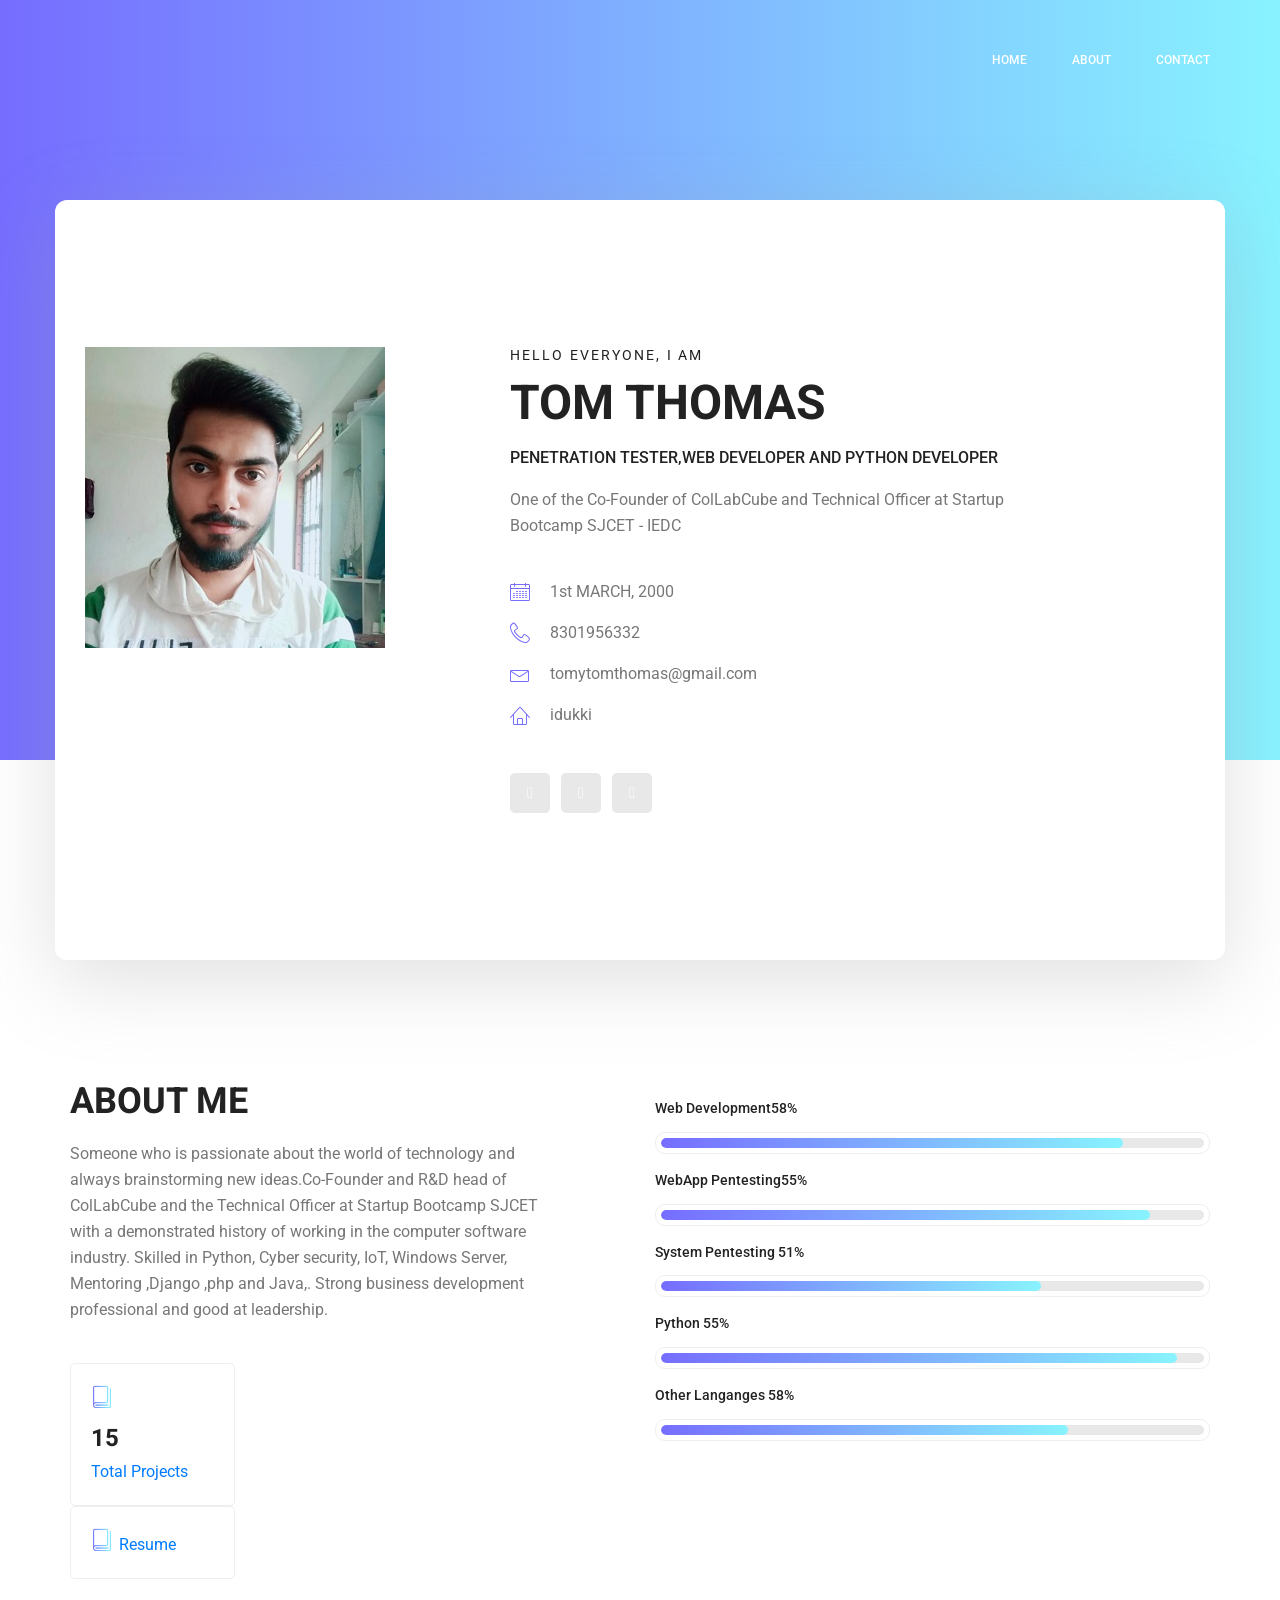
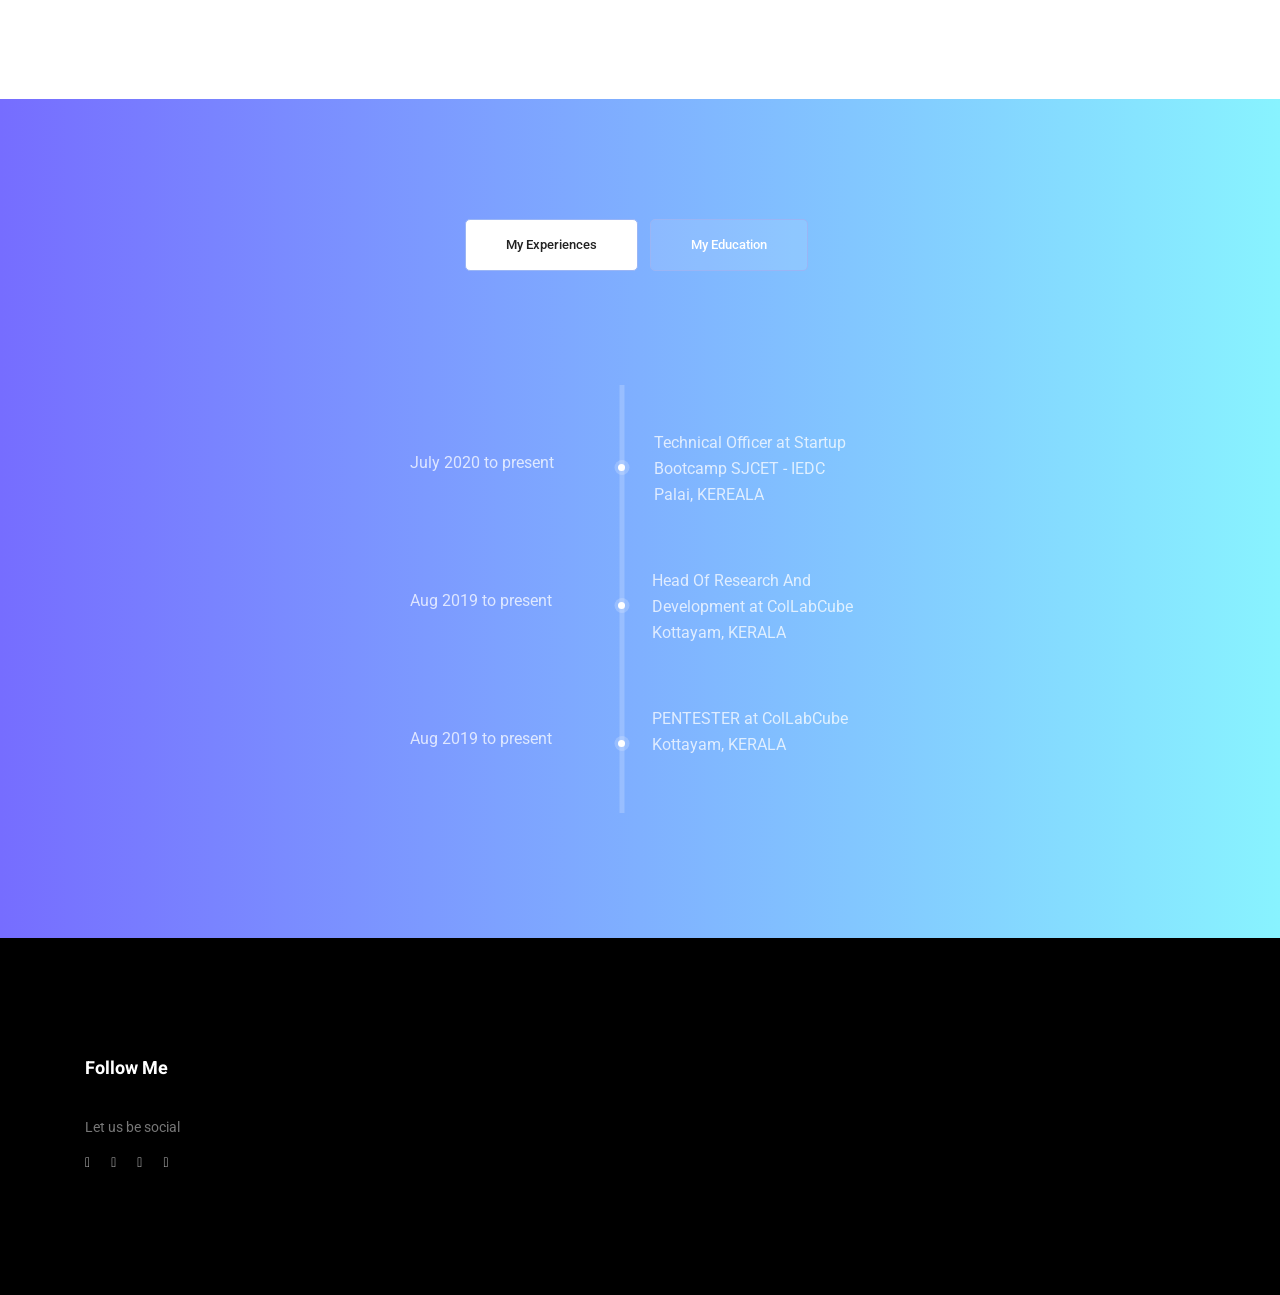
==== index.html @ 8dd998f1 "Add files via upload" ====
<!doctype html>
<html lang="en">
    <head>
        <!-- Required meta tags -->
        <meta charset="utf-8">
        <meta name="viewport" content="width=device-width, initial-scale=1, shrink-to-fit=no">
        <link rel="icon" href="img/favicon.png" type="image/png">
        <title>Tom Thomas</title>
        <!-- Bootstrap CSS -->
        <link rel="stylesheet" href="css/bootstrap.css">
        <link rel="stylesheet" href="vendors/linericon/style.css">
        <link rel="stylesheet" href="css/font-awesome.min.css">
        <link rel="stylesheet" href="vendors/owl-carousel/owl.carousel.min.css">
        <link rel="stylesheet" href="vendors/lightbox/simpleLightbox.css">
        <link rel="stylesheet" href="vendors/nice-select/css/nice-select.css">
        <link rel="stylesheet" href="vendors/animate-css/animate.css">
        <link rel="stylesheet" href="vendors/popup/magnific-popup.css">
        <link rel="stylesheet" href="vendors/flaticon/flaticon.css">
        <!-- main css -->
        <link rel="stylesheet" href="css/style.css">
        <link rel="stylesheet" href="css/responsive.css">
    </head>
    <body>
        
        <!--================Header Menu Area =================-->
        <header class="header_area">
            <div class="main_menu">
            	<nav class="navbar navbar-expand-lg navbar-light">
					<div class="container box_1620">
						<!-- Brand and toggle get grouped for better mobile display -->
						
						<button class="navbar-toggler" type="button" data-toggle="collapse" data-target="#navbarSupportedContent" aria-controls="navbarSupportedContent" aria-expanded="false" aria-label="Toggle navigation">
							<span class="icon-bar"></span>
							<span class="icon-bar"></span>
							<span class="icon-bar"></span>
						</button>
						<!-- Collect the nav links, forms, and other content for toggling -->
						<div class="collapse navbar-collapse offset" id="navbarSupportedContent">
							<ul class="nav navbar-nav menu_nav ml-auto">
								<li class="nav-item active"><a class="nav-link" href="index.html">Home</a></li> 
								<li class="nav-item"><a class="nav-link" href="about-us.html">About</a></li> 
								 
								<li class="nav-item"><a class="nav-link" href="contact.html">Contact</a></li>
							</ul>
						</div> 
					</div>
            	</nav>
            </div>
        </header>
        <!--================Header Menu Area =================-->
        
        <!--================Home Banner Area =================-->
        <section class="home_banner_area">
           	<div class="container box_1620">
           		<div class="banner_inner d-flex align-items-center">
					<div class="banner_content">
						<div class="media">
							<div class="d-flex">
								<img src="img/personal.jpg" alt="">
							</div>
							<div class="media-body">
								<div class="personal_text">
									<h6>Hello Everyone, i am</h6>
									<h3>TOM THOMAS</h3>
									<h4>Penetration tester,Web Developer And Python Developer</h4>
									<p>One of the Co-Founder of ColLabCube and Technical Officer at Startup Bootcamp SJCET - IEDC</p>
									<ul class="list basic_info">
										<li><a href="#"><i class="lnr lnr-calendar-full"></i> 1st MARCH, 2000</a></li>
										<li><a href="#"><i class="lnr lnr-phone-handset"></i> 8301956332</a></li>
										<li><a href="#"><i class="lnr lnr-envelope"></i> tomytomthomas@gmail.com</a></li>
										<li><a href="#"><i class="lnr lnr-home"></i> idukki</a></li>
									</ul>
									<ul class="list personal_social">
										<li><a href="https://www.facebook.com/tomytomthomas"><i class="fa fa-facebook"></i></a></li>
										<li><a href="https://www.twitter.com/tomytomthomas"><i class="fa fa-twitter"></i></a></li>
										<li><a href="https://www.linkedin.com/in/tom-thomas-06695b92/"><i class="fa fa-linkedin"></i></a></li>
									</ul>
								</div>
							</div>
						</div>
					</div>
				</div>
            </div>
        </section>
        <!--================End Home Banner Area =================-->
        
        <!--================Welcome Area =================-->
        <section class="welcome_area p_120">
        	<div class="container">
        		<div class="row welcome_inner">
        			<div class="col-lg-6">
        				<div class="welcome_text">
        					<h4>About Me</h4>
        					<p>Someone who is passionate about the world of technology and always brainstorming new ideas.Co-Founder and R&D head of ColLabCube and the Technical Officer at Startup Bootcamp SJCET with a demonstrated history of working in the computer software industry. Skilled in Python, Cyber security, IoT, Windows Server, Mentoring ,Django ,php and Java,. Strong business development professional and good at leadership.</p>
        					<div class="row">
        						
        						<div class="col-md-4">
        							<div class="wel_item">
        								<i class="lnr lnr-book"></i>
        								<h4>15</h4>
									<a href="https://github.com/tomthomas12/">Total Projects</a>
        							</div>
        						</div>
        						
        					</div>
						<div class="row">
        						
        						<div class="col-md-4">
        							<div class="wel_item">
        								<i class="lnr lnr-book"></i>
									<a href="Resume.pdf">Resume</a>
        							</div>
        						</div>
        						
        					</div>
        				</div>
        			</div>
        			<div class="col-lg-6">
        				<div class="tools_expert">
        					<div class="skill_main">
								<div class="skill_item">
									<h4>Web Development<span class="counter">80</span>%</h4>
									<div class="progress_br">
										<div class="progress">
											<div class="progress-bar" role="progressbar" aria-valuenow="85" aria-valuemin="0" aria-valuemax="100"></div>
										</div>
									</div>
								</div>
								<div class="skill_item">
									<h4>WebApp Pentesting<span class="counter">75</span>%</h4>
									<div class="progress_br">
										<div class="progress">
											<div class="progress-bar" role="progressbar" aria-valuenow="90" aria-valuemin="0" aria-valuemax="100"></div>
										</div>
									</div>
								</div>
								<div class="skill_item">
									<h4>System Pentesting <span class="counter">70</span>%</h4>
									<div class="progress_br">
										<div class="progress">
											<div class="progress-bar" role="progressbar" aria-valuenow="70" aria-valuemin="0" aria-valuemax="100"></div>
										</div>
									</div>
								</div>
								<div class="skill_item">
									<h4>Python <span class="counter">75</span>%</h4>
									<div class="progress_br">
										<div class="progress">
											<div class="progress-bar" role="progressbar" aria-valuenow="95" aria-valuemin="0" aria-valuemax="100"></div>
										</div>
									</div>
								</div>
								<div class="skill_item">
									<h4>Other Langanges <span class="counter">80</span>%</h4>
									<div class="progress_br">
										<div class="progress">
											<div class="progress-bar" role="progressbar" aria-valuenow="75" aria-valuemin="0" aria-valuemax="100"></div>
										</div>
									</div>
								</div>
							</div>
        				</div>
        			</div>
        		</div>
        	</div>
        </section>
        <!--================End Welcome Area =================-->
        
        <!--================My Tabs Area =================-->
        <section class="mytabs_area p_120">
        	<div class="container">
        		<div class="tabs_inner">
					<ul class="nav nav-tabs" id="myTab" role="tablist">
						<li class="nav-item">
							<a class="nav-link active" id="home-tab" data-toggle="tab" href="#home" role="tab" aria-controls="home" aria-selected="true">My Experiences</a>
						</li>
						<li class="nav-item">
							<a class="nav-link" id="profile-tab" data-toggle="tab" href="#profile" role="tab" aria-controls="profile" aria-selected="false">My Education</a>
						</li>
					</ul>
					<div class="tab-content" id="myTabContent">
						<div class="tab-pane fade show active" id="home" role="tabpanel" aria-labelledby="home-tab">
							<ul class="list">
								<li>
									<span></span>
									<div class="media">
										<div class="d-flex">
											<p>July 2020 to present</p>
										</div>
										<div class="media-body">
											
											<p>Technical Officer at Startup Bootcamp SJCET - IEDC <br />Palai, KEREALA</p>
										</div>
									</div>
								</li>
								<li>
									<span></span>
									<div class="media">
										<div class="d-flex">
											<p>Aug 2019 to present</p>
										</div>
										<div class="media-body">
											
											<p>Head Of Research And Development at ColLabCube <br />Kottayam, KERALA</p>
										</div>
									</div>
								</li>
								<li>
								<span></span>
									<div class="media">
										<div class="d-flex">
											<p>Aug 2019 to present</p>
										</div>
										<div class="media-body">
											
											<p>PENTESTER at ColLabCube <br />Kottayam, KERALA</p>
										</div>
									</div>
								</li>
							</ul>
						</div>
						<div class="tab-pane fade" id="profile" role="tabpanel" aria-labelledby="profile-tab">
							<ul class="list">
								<li>
									<span></span>
									<div class="media">
										<div class="d-flex">
											<p>March 2018 to present</p>
										</div>
										<div class="media-body">
											
											<p>COMPUTER SCICENCE ENGINEERING <br />SJCET, PALAI</p>
										</div>
									</div>
								</li>
								<li>
									<span></span>
									<div class="media">
										<div class="d-flex">
											<p>March 2016 to March 2018</p>
										</div>
										<div class="media-body">
											
											<p>HIGH SCHOOL <br />HOLY CROSS CONVENT SCHOOL</p>
										</div>
									</div>
								</li>
								<li>
								<span></span>
									<div class="media">
										<div class="d-flex">
											<p>March 2016 to March 2018</p>
										</div>
										<div class="media-body">
											
											<p>HIGH SCHOOL <br />HOLY CROSS CONVENT SCHOOL</p>
										</div>
									</div>
								</li>
							</ul>
						</div>
					</div>
        		</div>
        	</div>
        </section>

        


        
        <!--================Footer Area =================-->
        <footer class="footer_area p_120">
        	<div class="container">
        		
        			<div class="col-lg-2">
        				<aside class="f_widget social_widget">
        					<div class="f_title">
        						<h3>Follow Me</h3>
        					</div>
        					<p>Let us be social</p>
        					<ul class="list">
        						<li><a href="#"><i class="fa fa-facebook"></i></a></li>
        						<li><a href="#"><i class="fa fa-twitter"></i></a></li>
        						<li><a href="#"><i class="fa fa-dribbble"></i></a></li>
        						<li><a href="#"><i class="fa fa-behance"></i></a></li>
        					</ul>
        				</aside>
        			</div>
        		</div>
        	</div>
        </footer>
        <!--================End Footer Area =================-->
        
        
        
        
        
        
        <!-- Optional JavaScript -->
        <!-- jQuery first, then Popper.js, then Bootstrap JS -->
        <script src="js/jquery-3.3.1.min.js"></script>
        <script src="js/popper.js"></script>
        <script src="js/bootstrap.min.js"></script>
        <script src="js/stellar.js"></script>
        <script src="vendors/lightbox/simpleLightbox.min.js"></script>
        <script src="vendors/nice-select/js/jquery.nice-select.min.js"></script>
        <script src="vendors/isotope/imagesloaded.pkgd.min.js"></script>
        <script src="vendors/isotope/isotope.pkgd.min.js"></script>
        <script src="vendors/owl-carousel/owl.carousel.min.js"></script>
        <script src="vendors/popup/jquery.magnific-popup.min.js"></script>
        <script src="js/jquery.ajaxchimp.min.js"></script>
        <script src="vendors/counter-up/jquery.waypoints.min.js"></script>
        <script src="vendors/counter-up/jquery.counterup.min.js"></script>
        <script src="js/mail-script.js"></script>
        <script src="js/theme.js"></script>
    </body>
</html>
---- vendors/linericon/style.css ----
@font-face {
	font-family: 'Linearicons-Free';
	src:url('fonts/Linearicons-Free.eot?w118d');
	src:url('fonts/Linearicons-Free.eot?#iefixw118d') format('embedded-opentype'),
		url('fonts/Linearicons-Free.woff2?w118d') format('woff2'),
		url('fonts/Linearicons-Free.woff?w118d') format('woff'),
		url('fonts/Linearicons-Free.ttf?w118d') format('truetype'),
		url('fonts/Linearicons-Free.svg?w118d#Linearicons-Free') format('svg');
	font-weight: normal;
	font-style: normal;
}

.lnr {
	font-family: 'Linearicons-Free';
	speak: none;
	font-style: normal;
	font-weight: normal;
	font-variant: normal;
	text-transform: none;
	line-height: 1;

	/* Better Font Rendering =========== */
	-webkit-font-smoothing: antialiased;
	-moz-osx-font-smoothing: grayscale;
}

.lnr-home:before {
	content: "\e800";
}
.lnr-apartment:before {
	content: "\e801";
}
.lnr-pencil:before {
	content: "\e802";
}
.lnr-magic-wand:before {
	content: "\e803";
}
.lnr-drop:before {
	content: "\e804";
}
.lnr-lighter:before {
	content: "\e805";
}
.lnr-poop:before {
	content: "\e806";
}
.lnr-sun:before {
	content: "\e807";
}
.lnr-moon:before {
	content: "\e808";
}
.lnr-cloud:before {
	content: "\e809";
}
.lnr-cloud-upload:before {
	content: "\e80a";
}
.lnr-cloud-download:before {
	content: "\e80b";
}
.lnr-cloud-sync:before {
	content: "\e80c";
}
.lnr-cloud-check:before {
	content: "\e80d";
}
.lnr-database:before {
	content: "\e80e";
}
.lnr-lock:before {
	content: "\e80f";
}
.lnr-cog:before {
	content: "\e810";
}
.lnr-trash:before {
	content: "\e811";
}
.lnr-dice:before {
	content: "\e812";
}
.lnr-heart:before {
	content: "\e813";
}
.lnr-star:before {
	content: "\e814";
}
.lnr-star-half:before {
	content: "\e815";
}
.lnr-star-empty:before {
	content: "\e816";
}
.lnr-flag:before {
	content: "\e817";
}
.lnr-envelope:before {
	content: "\e818";
}
.lnr-paperclip:before {
	content: "\e819";
}
.lnr-inbox:before {
	content: "\e81a";
}
.lnr-eye:before {
	content: "\e81b";
}
.lnr-printer:before {
	content: "\e81c";
}
.lnr-file-empty:before {
	content: "\e81d";
}
.lnr-file-add:before {
	content: "\e81e";
}
.lnr-enter:before {
	content: "\e81f";
}
.lnr-exit:before {
	content: "\e820";
}
.lnr-graduation-hat:before {
	content: "\e821";
}
.lnr-license:before {
	content: "\e822";
}
.lnr-music-note:before {
	content: "\e823";
}
.lnr-film-play:before {
	content: "\e824";
}
.lnr-camera-video:before {
	content: "\e825";
}
.lnr-camera:before {
	content: "\e826";
}
.lnr-picture:before {
	content: "\e827";
}
.lnr-book:before {
	content: "\e828";
}
.lnr-bookmark:before {
	content: "\e829";
}
.lnr-user:before {
	content: "\e82a";
}
.lnr-users:before {
	content: "\e82b";
}
.lnr-shirt:before {
	content: "\e82c";
}
.lnr-store:before {
	content: "\e82d";
}
.lnr-cart:before {
	content: "\e82e";
}
.lnr-tag:before {
	content: "\e82f";
}
.lnr-phone-handset:before {
	content: "\e830";
}
.lnr-phone:before {
	content: "\e831";
}
.lnr-pushpin:before {
	content: "\e832";
}
.lnr-map-marker:before {
	content: "\e833";
}
.lnr-map:before {
	content: "\e834";
}
.lnr-location:before {
	content: "\e835";
}
.lnr-calendar-full:before {
	content: "\e836";
}
.lnr-keyboard:before {
	content: "\e837";
}
.lnr-spell-check:before {
	content: "\e838";
}
.lnr-screen:before {
	content: "\e839";
}
.lnr-smartphone:before {
	content: "\e83a";
}
.lnr-tablet:before {
	content: "\e83b";
}
.lnr-laptop:before {
	content: "\e83c";
}
.lnr-laptop-phone:before {
	content: "\e83d";
}
.lnr-power-switch:before {
	content: "\e83e";
}
.lnr-bubble:before {
	content: "\e83f";
}
.lnr-heart-pulse:before {
	content: "\e840";
}
.lnr-construction:before {
	content: "\e841";
}
.lnr-pie-chart:before {
	content: "\e842";
}
.lnr-chart-bars:before {
	content: "\e843";
}
.lnr-gift:before {
	content: "\e844";
}
.lnr-diamond:before {
	content: "\e845";
}
.lnr-linearicons:before {
	content: "\e846";
}
.lnr-dinner:before {
	content: "\e847";
}
.lnr-coffee-cup:before {
	content: "\e848";
}
.lnr-leaf:before {
	content: "\e849";
}
.lnr-paw:before {
	content: "\e84a";
}
.lnr-rocket:before {
	content: "\e84b";
}
.lnr-briefcase:before {
	content: "\e84c";
}
.lnr-bus:before {
	content: "\e84d";
}
.lnr-car:before {
	content: "\e84e";
}
.lnr-train:before {
	content: "\e84f";
}
.lnr-bicycle:before {
	content: "\e850";
}
.lnr-wheelchair:before {
	content: "\e851";
}
.lnr-select:before {
	content: "\e852";
}
.lnr-earth:before {
	content: "\e853";
}
.lnr-smile:before {
	content: "\e854";
}
.lnr-sad:before {
	content: "\e855";
}
.lnr-neutral:before {
	content: "\e856";
}
.lnr-mustache:before {
	content: "\e857";
}
.lnr-alarm:before {
	content: "\e858";
}
.lnr-bullhorn:before {
	content: "\e859";
}
.lnr-volume-high:before {
	content: "\e85a";
}
.lnr-volume-medium:before {
	content: "\e85b";
}
.lnr-volume-low:before {
	content: "\e85c";
}
.lnr-volume:before {
	content: "\e85d";
}
.lnr-mic:before {
	content: "\e85e";
}
.lnr-hourglass:before {
	content: "\e85f";
}
.lnr-undo:before {
	content: "\e860";
}
.lnr-redo:before {
	content: "\e861";
}
.lnr-sync:before {
	content: "\e862";
}
.lnr-history:before {
	content: "\e863";
}
.lnr-clock:before {
	content: "\e864";
}
.lnr-download:before {
	content: "\e865";
}
.lnr-upload:before {
	content: "\e866";
}
.lnr-enter-down:before {
	content: "\e867";
}
.lnr-exit-up:before {
	content: "\e868";
}
.lnr-bug:before {
	content: "\e869";
}
.lnr-code:before {
	content: "\e86a";
}
.lnr-link:before {
	content: "\e86b";
}
.lnr-unlink:before {
	content: "\e86c";
}
.lnr-thumbs-up:before {
	content: "\e86d";
}
.lnr-thumbs-down:before {
	content: "\e86e";
}
.lnr-magnifier:before {
	content: "\e86f";
}
.lnr-cross:before {
	content: "\e870";
}
.lnr-menu:before {
	content: "\e871";
}
.lnr-list:before {
	content: "\e872";
}
.lnr-chevron-up:before {
	content: "\e873";
}
.lnr-chevron-down:before {
	content: "\e874";
}
.lnr-chevron-left:before {
	content: "\e875";
}
.lnr-chevron-right:before {
	content: "\e876";
}
.lnr-arrow-up:before {
	content: "\e877";
}
.lnr-arrow-down:before {
	content: "\e878";
}
.lnr-arrow-left:before {
	content: "\e879";
}
.lnr-arrow-right:before {
	content: "\e87a";
}
.lnr-move:before {
	content: "\e87b";
}
.lnr-warning:before {
	content: "\e87c";
}
.lnr-question-circle:before {
	content: "\e87d";
}
.lnr-menu-circle:before {
	content: "\e87e";
}
.lnr-checkmark-circle:before {
	content: "\e87f";
}
.lnr-cross-circle:before {
	content: "\e880";
}
.lnr-plus-circle:before {
	content: "\e881";
}
.lnr-circle-minus:before {
	content: "\e882";
}
.lnr-arrow-up-circle:before {
	content: "\e883";
}
.lnr-arrow-down-circle:before {
	content: "\e884";
}
.lnr-arrow-left-circle:before {
	content: "\e885";
}
.lnr-arrow-right-circle:before {
	content: "\e886";
}
.lnr-chevron-up-circle:before {
	content: "\e887";
}
.lnr-chevron-down-circle:before {
	content: "\e888";
}
.lnr-chevron-left-circle:before {
	content: "\e889";
}
.lnr-chevron-right-circle:before {
	content: "\e88a";
}
.lnr-crop:before {
	content: "\e88b";
}
.lnr-frame-expand:before {
	content: "\e88c";
}
.lnr-frame-contract:before {
	content: "\e88d";
}
.lnr-layers:before {
	content: "\e88e";
}
.lnr-funnel:before {
	content: "\e88f";
}
.lnr-text-format:before {
	content: "\e890";
}
.lnr-text-format-remove:before {
	content: "\e891";
}
.lnr-text-size:before {
	content: "\e892";
}
.lnr-bold:before {
	content: "\e893";
}
.lnr-italic:before {
	content: "\e894";
}
.lnr-underline:before {
	content: "\e895";
}
.lnr-strikethrough:before {
	content: "\e896";
}
.lnr-highlight:before {
	content: "\e897";
}
.lnr-text-align-left:before {
	content: "\e898";
}
.lnr-text-align-center:before {
	content: "\e899";
}
.lnr-text-align-right:before {
	content: "\e89a";
}
.lnr-text-align-justify:before {
	content: "\e89b";
}
.lnr-line-spacing:before {
	content: "\e89c";
}
.lnr-indent-increase:before {
	content: "\e89d";
}
.lnr-indent-decrease:before {
	content: "\e89e";
}
.lnr-pilcrow:before {
	content: "\e89f";
}
.lnr-direction-ltr:before {
	content: "\e8a0";
}
.lnr-direction-rtl:before {
	content: "\e8a1";
}
.lnr-page-break:before {
	content: "\e8a2";
}
.lnr-sort-alpha-asc:before {
	content: "\e8a3";
}
.lnr-sort-amount-asc:before {
	content: "\e8a4";
}
.lnr-hand:before {
	content: "\e8a5";
}
.lnr-pointer-up:before {
	content: "\e8a6";
}
.lnr-pointer-right:before {
	content: "\e8a7";
}
.lnr-pointer-down:before {
	content: "\e8a8";
}
.lnr-pointer-left:before {
	content: "\e8a9";
}
---- vendors/lightbox/simpleLightbox.css ----
.slbOverlay, .slbWrapOuter, .slbWrap {
  position: fixed;
  top: 0;
  right: 0;
  bottom: 0;
  left: 0;
}

.slbOverlay {
  overflow: hidden;
  z-index: 2000;
  background-color: #000;
  opacity: 0.7;
  filter: alpha(opacity=70);
  -webkit-animation: slbOverlay 0.5s;
  -moz-animation: slbOverlay 0.5s;
  animation: slbOverlay 0.5s;
}

.slbWrapOuter {
  overflow-x: hidden;
  overflow-y: auto;
  z-index: 2010;
}

.slbWrap {
  position: absolute;
  text-align: center;
}

.slbWrap:before {
  content: "";
  display: inline-block;
  height: 100%;
  vertical-align: middle;
}

.slbContentOuter {
  display: inline-block;
  vertical-align: middle;
  margin: 0px auto;
  padding: 0 1em;
  box-sizing: border-box;
  z-index: 2020;
  text-align: left;
  max-width: 100%;
}

.slbContentEl .slbContentOuter {
  padding: 5em 1em;
}

.slbContent {
  position: relative;
}

.slbContentEl .slbContent {
  -webkit-animation: slbEnter 0.3s;
  -moz-animation: slbEnter 0.3s;
  animation: slbEnter 0.3s;
  background-color: #fff;
  box-shadow: 0 0.2em 1em rgba(0, 0, 0, 0.4);
}

.slbImageWrap {
  -webkit-animation: slbEnter 0.3s;
  -moz-animation: slbEnter 0.3s;
  animation: slbEnter 0.3s;
  position: relative;
}

.slbImageWrap:after {
  content: "";
  position: absolute;
  left: 0;
  right: 0;
  top: 5em;
  bottom: 5em;
  display: block;
  z-index: -1;
  box-shadow: 0 0.2em 1em rgba(0, 0, 0, 0.6);
  background-color: #FFF;
}

.slbImage {
  width: auto;
  max-width: 100%;
  height: auto;
  display: block;
  line-height: 0;
  box-sizing: border-box;
  padding: 5em 0;
  margin: 0 auto;
}

.slbCaption {
  display: inline-block;
  max-width: 100%;
  overflow: hidden;
  text-overflow: ellipsis;
  white-space: nowrap;
  word-wrap: normal;
  font-size: 1.4em;
  position: absolute;
  left: 0;
  right: 0;
  bottom: 0;
  padding: 0.71429em 0;
  color: #fff;
  color: rgba(255, 255, 255, 0.7);
  text-align: center;
}

.slbCloseBtn, .slbArrow {
  margin: 0;
  padding: 0;
  border: 0;
  cursor: pointer;
  background: none;
}

.slbCloseBtn::-moz-focus-inner, .slbArrow::-moz-focus-inner {
  padding: 0;
  border: 0;
}

.slbCloseBtn:hover, .slbArrow:hover {
  opacity: 0.5;
}

.slbCloseBtn:active, .slbArrow:active {
  opacity: 0.8;
}

.slbCloseBtn {
  -webkit-animation: slbEnter 0.3s;
  -moz-animation: slbEnter 0.3s;
  animation: slbEnter 0.3s;
  font-size: 3em;
  width: 1.66667em;
  height: 1.66667em;
  line-height: 1.66667em;
  position: absolute;
  right: -0.33333em;
  top: 0;
  color: #fff;
  color: rgba(255, 255, 255, 0.7);
  text-align: center;
    outline: none;
    box-shadow: none;
}

.slbLoading .slbCloseBtn {
  display: none;
}

.slbLoadingText {
  font-size: 1.4em;
  color: #fff;
  color: rgba(255, 255, 255, 0.9);
}

.slbArrows {
  position: fixed;
  top: 50%;
  left: 0;
  right: 0;
}

.slbLoading .slbArrows {
  display: none;
}

.slbArrow {
  position: absolute;
  top: 50%;
  margin-top: -5em;
  width: 5em;
  height: 10em;
  opacity: 0.7;
  text-indent: -999em;
  overflow: hidden;
    outline: none;
    box-shadow: none;
}

.slbArrow:before {
  content: "";
  position: absolute;
  top: 50%;
  left: 50%;
  margin: -0.8em 0 0 -0.8em;
  border: 0.8em solid transparent;
}

.slbArrow.next {
  right: 0;
}

.slbArrow.next:before {
  border-left-color: #fff;
}

.slbArrow.prev {
  left: 0;
}

.slbArrow.prev:before {
  border-right-color: #fff;
}

.slbIframeCont {
  width: 80em;
  height: 0;
  overflow: hidden;
  padding-top: 56.25%;
  margin: 5em 0;
}

.slbIframe {
  position: absolute;
  top: 0;
  left: 0;
  width: 100%;
  height: 100%;
  box-shadow: 0 0.2em 1em rgba(0, 0, 0, 0.6);
  background: #000;
}

@-webkit-keyframes slbOverlay {
  from {
    opacity: 0;
  }
  to {
    opacity: 0.7;
  }
}

@-moz-keyframes slbOverlay {
  from {
    opacity: 0;
  }
  to {
    opacity: 0.7;
  }
}

@keyframes slbOverlay {
  from {
    opacity: 0;
  }
  to {
    opacity: 0.7;
  }
}

@-webkit-keyframes slbEnter {
  from {
    opacity: 0;
    -webkit-transform: translate3d(0, -1em, 0);
  }
  to {
    opacity: 1;
    -webkit-transform: translate3d(0, 0, 0);
  }
}

@-moz-keyframes slbEnter {
  from {
    opacity: 0;
    -moz-transform: translate3d(0, -1em, 0);
  }
  to {
    opacity: 1;
    -moz-transform: translate3d(0, 0, 0);
  }
}

@keyframes slbEnter {
  from {
    opacity: 0;
    -webkit-transform: translate3d(0, -1em, 0);
    -moz-transform: translate3d(0, -1em, 0);
    -ms-transform: translate3d(0, -1em, 0);
    -o-transform: translate3d(0, -1em, 0);
    transform: translate3d(0, -1em, 0);
  }
  to {
    opacity: 1;
    -webkit-transform: translate3d(0, 0, 0);
    -moz-transform: translate3d(0, 0, 0);
    -ms-transform: translate3d(0, 0, 0);
    -o-transform: translate3d(0, 0, 0);
    transform: translate3d(0, 0, 0);
  }
}
---- css/style.css ----
/*----------------------------------------------------
@File: Default Styles
@Author: Tom Thomas
@URL: http://tomthomas.me
Author E-mail: tomytomthomas@gmail.com

This file contains the styling for the actual theme, this
is the file you need to edit to change the look of the
theme.
---------------------------------------------------- */
/*=====================================================================
@Template Name: Builder Construction 
@Author: Rocky Ahmed
@Developed By: Rocky Ahmed
@Developer URL: http://tomthomas.me
Author E-mail: tomytomthomas@gmail.com

@Default Styles

Table of Content:
01/ Variables
02/ predefin
03/ header
04/ button
05/ banner
06/ breadcrumb
07/ about
08/ team
09/ project 
10/ price 
11/ team 
12/ blog 
13/ video  
14/ features  
15/ career  
16/ contact 
17/ footer

=====================================================================*/
/*----------------------------------------------------*/
/*font Variables*/
/*Color Variables*/
/*=================== fonts ====================*/
@import url("https://fonts.googleapis.com/css?family=Heebo:300,400,700,900|Roboto:300,400,500,700");
/*---------------------------------------------------- */
/*----------------------------------------------------*/
.list {
  list-style: none;
  margin: 0px;
  padding: 0px; }

a {
  text-decoration: none;
  transition: all 0.3s ease-in-out; }
  a:hover, a:focus {
    text-decoration: none;
    outline: none; }

.row.m0 {
  margin: 0px; }

body {
  line-height: 26px;
  font-size: 16px;
  font-family: "Roboto", sans-serif;
  font-weight: normal;
  color: #777777; }

h1, h2, h3, h4, h5, h6 {
  font-family: "Heebo", sans-serif;
  font-weight: bold; }

button:focus {
  outline: none;
  box-shadow: none; }

.p0 {
  padding-left: 0px;
  padding-right: 0px; }

.p_120 {
  padding-top: 120px;
  padding-bottom: 120px; }

.p_100 {
  padding-top: 100px;
  padding-bottom: 100px; }

.pad_top {
  padding-top: 120px; }

.pad_bt {
  padding-bottom: 120px; }

.mt-25 {
  margin-top: 25px; }

@media (min-width: 1200px) {
  .container {
    max-width: 1170px; } }

@media (min-width: 1620px) {
  .box_1620 {
    max-width: 1620px;
    margin: auto;
    width: 100%;
    padding-left: 0px;
    padding-right: 0px; } }
/* Main Title Area css
============================================================================================ */
.main_title {
  text-align: center;
  max-width: 670px;
  margin: 0px auto 75px; }
  .main_title h2 {
    font-family: "Heebo", sans-serif;
    font-size: 36px;
    color: #222222;
    margin-bottom: 15px;
    text-transform: uppercase; }
  .main_title p {
    font-size: 16px;
    font-family: "Roboto", sans-serif;
    font-weight: normal;
    line-height: 26px;
    color: #777777;
    margin-bottom: 0px; }

/* End Main Title Area css
============================================================================================ */
/*---------------------------------------------------- */
/*----------------------------------------------------*/
.header_area {
  position: absolute;
  width: 100%;
  top: 0;
  left: 0;
  z-index: 99;
  transition: background 0.4s, all 0.3s linear; }
  .header_area .navbar {
    background: transparent;
    padding: 0px;
    border: 0px;
    border-radius: 0px; }
    .header_area .navbar .nav .nav-item {
      margin-right: 45px; }
      .header_area .navbar .nav .nav-item .nav-link {
        font: 500 12px/120px "Roboto", sans-serif;
        text-transform: uppercase;
        color: #fff;
        padding: 0px;
        display: inline-block; }
        .header_area .navbar .nav .nav-item .nav-link:after {
          display: none; }
      .header_area .navbar .nav .nav-item:hover .nav-link, .header_area .navbar .nav .nav-item.active .nav-link {
        color: #fff; }
      .header_area .navbar .nav .nav-item.submenu {
        position: relative; }
        .header_area .navbar .nav .nav-item.submenu ul {
          border: none;
          padding: 0px;
          border-radius: 0px;
          box-shadow: none;
          margin: 0px;
          background: #fff;
          box-shadow: 0px 3px 16px 0px rgba(0, 0, 0, 0.1); }
          @media (min-width: 992px) {
            .header_area .navbar .nav .nav-item.submenu ul {
              position: absolute;
              top: 120%;
              left: 0px;
              min-width: 200px;
              text-align: left;
              opacity: 0;
              transition: all 300ms ease-in;
              visibility: hidden;
              display: block;
              border: none;
              padding: 0px;
              border-radius: 0px; } }
          .header_area .navbar .nav .nav-item.submenu ul:before {
            content: "";
            width: 0;
            height: 0;
            border-style: solid;
            border-width: 10px 10px 0 10px;
            border-color: #eeeeee transparent transparent transparent;
            position: absolute;
            right: 24px;
            top: 45px;
            z-index: 3;
            opacity: 0;
            transition: all 400ms linear; }
          .header_area .navbar .nav .nav-item.submenu ul .nav-item {
            display: block;
            float: none;
            margin-right: 0px;
            border-bottom: 1px solid #ededed;
            margin-left: 0px;
            transition: all 0.4s linear; }
            .header_area .navbar .nav .nav-item.submenu ul .nav-item .nav-link {
              line-height: 45px;
              color: #222222;
              padding: 0px 30px;
              transition: all 150ms linear;
              display: block;
              margin-right: 0px; }
            .header_area .navbar .nav .nav-item.submenu ul .nav-item:last-child {
              border-bottom: none; }
            .header_area .navbar .nav .nav-item.submenu ul .nav-item:hover .nav-link {
              background: #766dff;
              color: #fff; }
        @media (min-width: 992px) {
          .header_area .navbar .nav .nav-item.submenu:hover ul {
            visibility: visible;
            opacity: 1;
            top: 100%; } }
        .header_area .navbar .nav .nav-item.submenu:hover ul .nav-item {
          margin-top: 0px; }
      .header_area .navbar .nav .nav-item:last-child {
        margin-right: 0px; }
    .header_area .navbar .search {
      font-size: 12px;
      line-height: 60px;
      display: inline-block;
      color: #222222;
      margin-left: 80px; }
      .header_area .navbar .search i {
        font-weight: 600; }
  .header_area.navbar_fixed .main_menu {
    position: fixed;
    width: 100%;
    top: -70px;
    left: 0;
    right: 0;
    background: #000;
    transform: translateY(70px);
    transition: transform 500ms ease, background 500ms ease;
    -webkit-transition: transform 500ms ease, background 500ms ease;
    box-shadow: 0px 3px 16px 0px rgba(0, 0, 0, 0.1); }
    .header_area.navbar_fixed .main_menu .navbar .nav .nav-item .nav-link {
      line-height: 70px; }

.top_menu {
  background: #f9f9ff; }
  .top_menu .header_social li {
    display: inline-block;
    margin-right: 15px; }
    .top_menu .header_social li a {
      font-size: 14px;
      color: #777777;
      display: inline-block;
      line-height: 42px;
      transition: all 300ms linear 0s; }
    .top_menu .header_social li:last-child {
      margin-right: 0px; }
    .top_menu .header_social li:hover a {
      color: #766dff; }
  .top_menu .dn_btn {
    line-height: 42px;
    display: inline-block;
    font-size: 12px;
    margin-right: 30px;
    font-family: "Roboto", sans-serif;
    font-weight: normal;
    color: #777777;
    transition: all 300ms linear 0s; }
    .top_menu .dn_btn:hover {
      color: #766dff; }
    .top_menu .dn_btn:last-child {
      margin-right: 0px; }
  .top_menu .lan_pack {
    height: 30px;
    border: 1px solid #eeeeee;
    border-radius: 3px;
    line-height: 28px;
    font-size: 12px;
    font-family: "Roboto", sans-serif;
    font-weight: 500;
    padding-left: 19px;
    padding-right: 36px;
    color: #777777;
    background: #f9f9ff;
    margin-right: 5px;
    margin-top: 8px; }
    .top_menu .lan_pack .current {
      color: #777777; }
    .top_menu .lan_pack:after {
      content: "\f0d7";
      border: none !important;
      font: normal normal normal 12px/1 FontAwesome;
      transform: rotate(0deg);
      height: auto;
      margin-top: -6px;
      right: 20px; }

/*---------------------------------------------------- */
/*----------------------------------------------------*/
/* Home Banner Area css
============================================================================================ */
.home_banner_area {
  position: relative;
  z-index: 1;
  background-image: -moz-linear-gradient(0deg, #766dff 0%, #88f3ff 100%);
  background-image: -webkit-linear-gradient(0deg, #766dff 0%, #88f3ff 100%);
  background-image: -ms-linear-gradient(0deg, #766dff 0%, #88f3ff 100%);
  margin-bottom: 200px; }
  .home_banner_area .box_1620 {
    min-height: 700px;
    border-radius: 12px;
    position: relative;
    bottom: -200px;
    background: #fff;
    padding: 30px;
    box-shadow: 0px 20px 80px 0px rgba(153, 153, 153, 0.3); }
  .home_banner_area .banner_inner {
    position: relative;
    width: 100%;
    min-height: 700px;
    display: flex; }
    .home_banner_area .banner_inner .banner_content {
      color: #222222;
      vertical-align: middle;
      align-self: center;
      text-align: left; }
      .home_banner_area .banner_inner .banner_content .media .d-flex {
        padding-right: 125px; }
      .home_banner_area .banner_inner .banner_content .media .media-body {
        vertical-align: middle;
        align-self: center; }

.blog_banner {
  min-height: 780px;
  position: relative;
  z-index: 1;
  overflow: hidden;
  margin-bottom: 0px; }
  .blog_banner .banner_inner {
    background: #04091e;
    position: relative;
    overflow: hidden;
    width: 100%;
    min-height: 780px;
    z-index: 1; }
    .blog_banner .banner_inner .overlay {
      background: url(../img/banner/banner-2.jpg) no-repeat scroll center center;
      opacity: .5;
      height: 125%;
      position: absolute;
      left: 0px;
      top: 0px;
      width: 100%;
      z-index: -1; }
    .blog_banner .banner_inner .blog_b_text {
      max-width: 700px;
      margin: auto;
      color: #fff; }
      .blog_banner .banner_inner .blog_b_text h2 {
        font-size: 60px;
        font-weight: bold;
        font-family: "Heebo", sans-serif;
        line-height: 66px;
        margin-bottom: 15px;
        text-transform: uppercase; }
      .blog_banner .banner_inner .blog_b_text p {
        font-size: 16px;
        margin-bottom: 35px; }
      .blog_banner .banner_inner .blog_b_text .white_bg_btn {
        line-height: 42px;
        padding: 0px 45px;
        border-radius: 5px; }

.banner_box {
  max-width: 1620px;
  margin: auto; }

.banner_area {
  position: relative;
  z-index: 1;
  min-height: 350px;
  background-image: -moz-linear-gradient(0deg, #766dff 0%, #88f3ff 100%);
  background-image: -webkit-linear-gradient(0deg, #766dff 0%, #88f3ff 100%);
  background-image: -ms-linear-gradient(0deg, #766dff 0%, #88f3ff 100%);
  margin-bottom: 120px; }
  .banner_area .box_1620 {
    background: #fff;
    min-height: 360px;
    border-radius: 12px;
    position: relative;
    bottom: -120px;
    box-shadow: 0px 20px 80px 0px rgba(153, 153, 153, 0.3); }
  .banner_area .banner_inner {
    position: relative;
    overflow: hidden;
    width: 100%;
    min-height: 360px;
    z-index: 1; }
    .banner_area .banner_inner .banner_content h2 {
      color: #222222;
      font-size: 48px;
      font-family: "Heebo", sans-serif;
      margin-bottom: 0px;
      font-weight: bold; }
    .banner_area .banner_inner .banner_content .page_link a {
      font-size: 14px;
      color: #222222;
      font-family: "Roboto", sans-serif;
      margin-right: 32px;
      position: relative; }
      .banner_area .banner_inner .banner_content .page_link a:before {
        content: "\e87a";
        font-family: 'Linearicons-Free';
        position: absolute;
        right: -25px;
        top: 50%;
        transform: translateY(-50%); }
      .banner_area .banner_inner .banner_content .page_link a:last-child {
        margin-right: 0px; }
        .banner_area .banner_inner .banner_content .page_link a:last-child:before {
          display: none; }
      .banner_area .banner_inner .banner_content .page_link a:hover {
        color: #766dff; }

/* End Home Banner Area css
============================================================================================ */
/*---------------------------------------------------- */
/*----------------------------------------------------*/
/* Latest Blog Area css
============================================================================================ */
.latest_blog_inner {
  margin-bottom: -30px; }

.l_blog_item {
  margin-bottom: 30px; }
  .l_blog_item .date {
    font-size: 13px;
    font-family: "Roboto", sans-serif;
    font-weight: normal;
    color: #777777;
    margin-top: 20px;
    display: block;
    margin-bottom: 15px; }
  .l_blog_item h4 {
    font-size: 18px;
    line-height: 24px;
    color: #222222;
    border-bottom: 1px solid #eeeeee;
    padding-bottom: 20px;
    margin-bottom: 20px;
    transition: all 300ms linear 0s; }
  .l_blog_item p {
    margin-bottom: 0px; }
  .l_blog_item:hover h4 {
    color: #766dff; }

/* End Latest Blog Area css
============================================================================================ */
/*================= latest_blog_area css =============*/
.single-recent-blog-post {
  margin-bottom: 30px; }
  .single-recent-blog-post .thumb {
    overflow: hidden; }
    .single-recent-blog-post .thumb img {
      transition: all 0.7s linear; }
  .single-recent-blog-post .details {
    padding-top: 30px; }
    .single-recent-blog-post .details .sec_h4 {
      line-height: 24px;
      padding: 10px 0px 13px;
      transition: all 0.3s linear; }
      .single-recent-blog-post .details .sec_h4:hover {
        color: #777777; }
  .single-recent-blog-post .date {
    font-size: 14px;
    line-height: 24px;
    font-weight: 400; }
  .single-recent-blog-post:hover img {
    transform: scale(1.23) rotate(10deg); }

.tags .tag_btn {
  font-size: 12px;
  font-weight: 500;
  line-height: 20px;
  border: 1px solid #eeeeee;
  display: inline-block;
  padding: 1px 18px;
  text-align: center;
  color: #222222; }
  .tags .tag_btn:before {
    background: #766dff; }
  .tags .tag_btn + .tag_btn {
    margin-left: 2px; }

/*========= blog_categorie_area css ===========*/
.blog_categorie_area {
  padding-top: 80px;
  padding-bottom: 80px; }

.categories_post {
  position: relative;
  text-align: center;
  cursor: pointer; }
  .categories_post img {
    max-width: 100%; }
  .categories_post .categories_details {
    position: absolute;
    top: 20px;
    left: 20px;
    right: 20px;
    bottom: 20px;
    background: rgba(34, 34, 34, 0.8);
    color: #fff;
    transition: all 0.3s linear;
    display: flex;
    align-items: center;
    justify-content: center; }
    .categories_post .categories_details h5 {
      margin-bottom: 0px;
      font-size: 18px;
      line-height: 26px;
      text-transform: uppercase;
      color: #fff;
      position: relative; }
    .categories_post .categories_details p {
      font-weight: 300;
      font-size: 14px;
      line-height: 26px;
      margin-bottom: 0px; }
    .categories_post .categories_details .border_line {
      margin: 10px 0px;
      background: #fff;
      width: 100%;
      height: 1px; }
  .categories_post:hover .categories_details {
    background-image: -moz-linear-gradient(0deg, #766dff 0%, #88f3ff 100%);
    background-image: -webkit-linear-gradient(0deg, #766dff 0%, #88f3ff 100%);
    background-image: -ms-linear-gradient(0deg, #766dff 0%, #88f3ff 100%);
    opacity: 0.851; }

/*============ blog_left_sidebar css ==============*/
.blog_item {
  margin-bottom: 40px; }

.blog_info {
  padding-top: 30px; }
  .blog_info .post_tag {
    padding-bottom: 20px; }
    .blog_info .post_tag a {
      font: 300 14px/21px "Roboto", sans-serif;
      color: #222222; }
      .blog_info .post_tag a:hover {
        color: #777777; }
      .blog_info .post_tag a.active {
        color: #766dff; }
  .blog_info .blog_meta li a {
    font: 300 14px/20px "Roboto", sans-serif;
    color: #777777;
    vertical-align: middle;
    padding-bottom: 12px;
    display: inline-block; }
    .blog_info .blog_meta li a i {
      color: #222222;
      font-size: 16px;
      font-weight: 600;
      padding-left: 15px;
      line-height: 20px;
      vertical-align: middle; }
    .blog_info .blog_meta li a:hover {
      color: #766dff; }

.blog_post img {
  max-width: 100%; }

.blog_details {
  padding-top: 20px; }
  .blog_details h2 {
    font-size: 24px;
    line-height: 36px;
    color: #222222;
    font-weight: 600;
    transition: all 0.3s linear; }
    .blog_details h2:hover {
      color: #766dff; }
  .blog_details p {
    margin-bottom: 26px; }

.view_btn {
  font-size: 14px;
  line-height: 36px;
  display: inline-block;
  color: #222222;
  font-weight: 500;
  padding: 0px 30px;
  background: #fff; }

.blog_right_sidebar {
  border: 1px solid #eeeeee;
  background: #fafaff;
  padding: 30px; }
  .blog_right_sidebar .widget_title {
    font-size: 18px;
    line-height: 25px;
    background: #766dff;
    text-align: center;
    color: #fff;
    padding: 8px 0px;
    margin-bottom: 30px; }
  .blog_right_sidebar .search_widget .input-group .form-control {
    font-size: 14px;
    line-height: 29px;
    border: 0px;
    width: 100%;
    font-weight: 300;
    color: #fff;
    padding-left: 20px;
    border-radius: 45px;
    z-index: 0;
    background: #766dff; }
    .blog_right_sidebar .search_widget .input-group .form-control.placeholder {
      color: #fff; }
    .blog_right_sidebar .search_widget .input-group .form-control:-moz-placeholder {
      color: #fff; }
    .blog_right_sidebar .search_widget .input-group .form-control::-moz-placeholder {
      color: #fff; }
    .blog_right_sidebar .search_widget .input-group .form-control::-webkit-input-placeholder {
      color: #fff; }
    .blog_right_sidebar .search_widget .input-group .form-control:focus {
      box-shadow: none; }
  .blog_right_sidebar .search_widget .input-group .btn-default {
    position: absolute;
    right: 20px;
    background: transparent;
    border: 0px;
    box-shadow: none;
    font-size: 14px;
    color: #fff;
    padding: 0px;
    top: 50%;
    transform: translateY(-50%);
    z-index: 1; }
  .blog_right_sidebar .author_widget {
    text-align: center; }
    .blog_right_sidebar .author_widget h4 {
      font-size: 18px;
      line-height: 20px;
      color: #222222;
      margin-bottom: 5px;
      margin-top: 30px; }
    .blog_right_sidebar .author_widget p {
      margin-bottom: 0px; }
    .blog_right_sidebar .author_widget .social_icon {
      padding: 7px 0px 15px; }
      .blog_right_sidebar .author_widget .social_icon a {
        font-size: 14px;
        color: #222222;
        transition: all 0.2s linear; }
        .blog_right_sidebar .author_widget .social_icon a + a {
          margin-left: 20px; }
        .blog_right_sidebar .author_widget .social_icon a:hover {
          color: #766dff; }
  .blog_right_sidebar .popular_post_widget .post_item .media-body {
    justify-content: center;
    align-self: center;
    padding-left: 20px; }
    .blog_right_sidebar .popular_post_widget .post_item .media-body h3 {
      font-size: 14px;
      line-height: 20px;
      color: #222222;
      margin-bottom: 4px;
      transition: all 0.3s linear; }
      .blog_right_sidebar .popular_post_widget .post_item .media-body h3:hover {
        color: #766dff; }
    .blog_right_sidebar .popular_post_widget .post_item .media-body p {
      font-size: 12px;
      line-height: 21px;
      margin-bottom: 0px; }
  .blog_right_sidebar .popular_post_widget .post_item + .post_item {
    margin-top: 20px; }
  .blog_right_sidebar .post_category_widget .cat-list li {
    border-bottom: 2px dotted #eee;
    transition: all 0.3s ease 0s;
    padding-bottom: 12px; }
    .blog_right_sidebar .post_category_widget .cat-list li a {
      font-size: 14px;
      line-height: 20px;
      color: #777; }
      .blog_right_sidebar .post_category_widget .cat-list li a p {
        margin-bottom: 0px; }
    .blog_right_sidebar .post_category_widget .cat-list li + li {
      padding-top: 15px; }
    .blog_right_sidebar .post_category_widget .cat-list li:hover {
      border-color: #766dff; }
      .blog_right_sidebar .post_category_widget .cat-list li:hover a {
        color: #766dff; }
  .blog_right_sidebar .newsletter_widget {
    text-align: center; }
    .blog_right_sidebar .newsletter_widget .form-group {
      margin-bottom: 8px; }
    .blog_right_sidebar .newsletter_widget .input-group-prepend {
      margin-right: -1px; }
    .blog_right_sidebar .newsletter_widget .input-group-text {
      background: #fff;
      border-radius: 0px;
      vertical-align: top;
      font-size: 12px;
      line-height: 36px;
      padding: 0px 0px 0px 15px;
      border: 1px solid #eeeeee;
      border-right: 0px; }
    .blog_right_sidebar .newsletter_widget .form-control {
      font-size: 12px;
      line-height: 24px;
      color: #cccccc;
      border: 1px solid #eeeeee;
      border-left: 0px;
      border-radius: 0px; }
      .blog_right_sidebar .newsletter_widget .form-control.placeholder {
        color: #cccccc; }
      .blog_right_sidebar .newsletter_widget .form-control:-moz-placeholder {
        color: #cccccc; }
      .blog_right_sidebar .newsletter_widget .form-control::-moz-placeholder {
        color: #cccccc; }
      .blog_right_sidebar .newsletter_widget .form-control::-webkit-input-placeholder {
        color: #cccccc; }
      .blog_right_sidebar .newsletter_widget .form-control:focus {
        outline: none;
        box-shadow: none; }
    .blog_right_sidebar .newsletter_widget .bbtns {
      background: #766dff;
      color: #fff;
      font-size: 12px;
      line-height: 38px;
      display: inline-block;
      font-weight: 500;
      padding: 0px 24px 0px 24px;
      border-radius: 0; }
    .blog_right_sidebar .newsletter_widget .text-bottom {
      font-size: 12px; }
  .blog_right_sidebar .tag_cloud_widget ul li {
    display: inline-block; }
    .blog_right_sidebar .tag_cloud_widget ul li a {
      display: inline-block;
      border: 1px solid #eee;
      background: #fff;
      padding: 0px 13px;
      margin-bottom: 8px;
      transition: all 0.3s ease 0s;
      color: #222222;
      font-size: 12px; }
      .blog_right_sidebar .tag_cloud_widget ul li a:hover {
        background-image: -moz-linear-gradient(0deg, #766dff 0%, #88f3ff 100%);
        background-image: -webkit-linear-gradient(0deg, #766dff 0%, #88f3ff 100%);
        background-image: -ms-linear-gradient(0deg, #766dff 0%, #88f3ff 100%);
        color: #fff; }
  .blog_right_sidebar .br {
    width: 100%;
    height: 1px;
    background: #eeeeee;
    margin: 30px 0px; }

.blog-pagination {
  padding-top: 25px;
  padding-bottom: 95px; }
  .blog-pagination .page-link {
    border-radius: 0; }
  .blog-pagination .page-item {
    border: none; }

.page-link {
  background: transparent;
  font-weight: 400; }

.blog-pagination .page-item.active .page-link {
  background-color: #d7d4fc;
  border-color: transparent;
  color: #fff; }

.blog-pagination .page-link {
  position: relative;
  display: block;
  padding: 0.5rem 0.75rem;
  margin-left: -1px;
  line-height: 1.25;
  color: #8a8a8a;
  border: none; }

.blog-pagination .page-link .lnr {
  font-weight: 600; }

.blog-pagination .page-item:last-child .page-link,
.blog-pagination .page-item:first-child .page-link {
  border-radius: 0; }

.blog-pagination .page-link:hover {
  color: #fff;
  text-decoration: none;
  background-color: #d7d4fc;
  border-color: #eee; }

/*============ Start Blog Single Styles  =============*/
.single-post-area .social-links {
  padding-top: 10px; }
  .single-post-area .social-links li {
    display: inline-block;
    margin-bottom: 10px; }
    .single-post-area .social-links li a {
      color: #cccccc;
      padding: 7px;
      font-size: 14px;
      transition: all 0.2s linear; }
      .single-post-area .social-links li a:hover {
        color: #222222; }
.single-post-area .blog_details {
  padding-top: 26px; }
  .single-post-area .blog_details p {
    margin-bottom: 10px; }
.single-post-area .quotes {
  margin-top: 20px;
  margin-bottom: 30px;
  padding: 24px 35px 24px 30px;
  background-color: #87ceeb;
  box-shadow: -20.84px 21.58px 30px 0px rgba(176, 176, 176, 0.1);
  font-size: 14px;
  line-height: 24px;
  color: #777;
  font-style: italic; }
.single-post-area .arrow {
  position: absolute; }
  .single-post-area .arrow .lnr {
    font-size: 20px;
    font-weight: 600; }
.single-post-area .thumb .overlay-bg {
  background: rgba(0, 0, 0, 0.8); }
.single-post-area .navigation-area {
  border-top: 1px solid #eee;
  padding-top: 30px;
  margin-top: 60px; }
  .single-post-area .navigation-area p {
    margin-bottom: 0px; }
  .single-post-area .navigation-area h4 {
    font-size: 18px;
    line-height: 25px;
    color: #222222; }
  .single-post-area .navigation-area .nav-left {
    text-align: left; }
    .single-post-area .navigation-area .nav-left .thumb {
      margin-right: 20px;
      background: #000; }
      .single-post-area .navigation-area .nav-left .thumb img {
        transition: all 300ms linear 0s; }
    .single-post-area .navigation-area .nav-left .lnr {
      margin-left: 20px;
      opacity: 0;
      transition: all 300ms linear 0s; }
    .single-post-area .navigation-area .nav-left:hover .lnr {
      opacity: 1; }
    .single-post-area .navigation-area .nav-left:hover .thumb img {
      opacity: .5; }
    @media (max-width: 767px) {
      .single-post-area .navigation-area .nav-left {
        margin-bottom: 30px; } }
  .single-post-area .navigation-area .nav-right {
    text-align: right; }
    .single-post-area .navigation-area .nav-right .thumb {
      margin-left: 20px;
      background: #000; }
      .single-post-area .navigation-area .nav-right .thumb img {
        transition: all 300ms linear 0s; }
    .single-post-area .navigation-area .nav-right .lnr {
      margin-right: 20px;
      opacity: 0;
      transition: all 300ms linear 0s; }
    .single-post-area .navigation-area .nav-right:hover .lnr {
      opacity: 1; }
    .single-post-area .navigation-area .nav-right:hover .thumb img {
      opacity: .5; }
@media (max-width: 991px) {
  .single-post-area .sidebar-widgets {
    padding-bottom: 0px; } }

.comments-area {
  background: #fafaff;
  border: 1px solid #eee;
  padding: 50px 30px;
  margin-top: 50px; }
  @media (max-width: 414px) {
    .comments-area {
      padding: 50px 8px; } }
  .comments-area h4 {
    text-align: center;
    margin-bottom: 50px;
    color: #222222;
    font-size: 18px; }
  .comments-area h5 {
    font-size: 16px;
    margin-bottom: 0px; }
  .comments-area a {
    color: #222222; }
  .comments-area .comment-list {
    padding-bottom: 48px; }
    .comments-area .comment-list:last-child {
      padding-bottom: 0px; }
    .comments-area .comment-list.left-padding {
      padding-left: 25px; }
    @media (max-width: 413px) {
      .comments-area .comment-list .single-comment h5 {
        font-size: 12px; }
      .comments-area .comment-list .single-comment .date {
        font-size: 11px; }
      .comments-area .comment-list .single-comment .comment {
        font-size: 10px; } }
  .comments-area .thumb {
    margin-right: 20px; }
  .comments-area .date {
    font-size: 13px;
    color: #cccccc;
    margin-bottom: 13px; }
  .comments-area .comment {
    color: #777777;
    margin-bottom: 0px; }
  .comments-area .btn-reply {
    background-color: #fff;
    color: #222222;
    border: 1px solid #eee;
    padding: 2px 18px;
    font-size: 12px;
    display: block;
    font-weight: 600;
    transition: all 300ms linear 0s; }
    .comments-area .btn-reply:hover {
      background-color: #d0cef2;
      color: #fff; }

.comment-form {
  background: #fafaff;
  text-align: center;
  border: 1px solid #eee;
  padding: 47px 30px 43px;
  margin-top: 50px;
  margin-bottom: 0px; }
  .comment-form h4 {
    text-align: center;
    margin-bottom: 50px;
    font-size: 18px;
    line-height: 22px;
    color: #222222; }
  .comment-form .name {
    padding-left: 0px; }
    @media (max-width: 767px) {
      .comment-form .name {
        padding-right: 0px;
        margin-bottom: 1rem; } }
  .comment-form .email {
    padding-right: 0px; }
    @media (max-width: 991px) {
      .comment-form .email {
        padding-left: 0px; } }
  .comment-form .form-control {
    padding: 8px 20px;
    background: #fff;
    border: none;
    border-radius: 0px;
    width: 100%;
    font-size: 14px;
    color: #777777;
    border: 1px solid transparent; }
    .comment-form .form-control:focus {
      box-shadow: none;
      border: 1px solid #eee; }
  .comment-form textarea.form-control {
    height: 140px;
    resize: none; }
  .comment-form ::-webkit-input-placeholder {
    /* Chrome/Opera/Safari */
    font-size: 13px;
    color: #777; }
  .comment-form ::-moz-placeholder {
    /* Firefox 19+ */
    font-size: 13px;
    color: #777; }
  .comment-form :-ms-input-placeholder {
    /* IE 10+ */
    font-size: 13px;
    color: #777; }
  .comment-form :-moz-placeholder {
    /* Firefox 18- */
    font-size: 13px;
    color: #777; }

/*============ End Blog Single Styles  =============*/
/*---------------------------------------------------- */
/*----------------------------------------------------*/
/* Reservation Form Area css
============================================================================================ */
.reservation_form_area .res_form_inner {
  max-width: 555px;
  margin: auto;
  box-shadow: 0px 10px 30px 0px rgba(153, 153, 153, 0.1);
  padding: 75px 50px;
  position: relative; }
  .reservation_form_area .res_form_inner:before {
    content: "";
    background: url(../img/contact-shap-1.png);
    position: absolute;
    left: -125px;
    height: 421px;
    width: 98px;
    top: 50%;
    transform: translateY(-50%); }
  .reservation_form_area .res_form_inner:after {
    content: "";
    background: url(../img/contact-shap-2.png);
    position: absolute;
    right: -125px;
    height: 421px;
    width: 98px;
    top: 50%;
    transform: translateY(-50%); }

.reservation_form .form-group input {
  height: 40px;
  border-radius: 0px;
  border: 1px solid #eeeeee;
  outline: none;
  box-shadow: none;
  padding: 0px 15px;
  font-size: 13px;
  font-family: "Roboto", sans-serif;
  font-weight: 300;
  color: #999999; }
  .reservation_form .form-group input.placeholder {
    font-size: 13px;
    font-family: "Roboto", sans-serif;
    font-weight: 300;
    color: #999999; }
  .reservation_form .form-group input:-moz-placeholder {
    font-size: 13px;
    font-family: "Roboto", sans-serif;
    font-weight: 300;
    color: #999999; }
  .reservation_form .form-group input::-moz-placeholder {
    font-size: 13px;
    font-family: "Roboto", sans-serif;
    font-weight: 300;
    color: #999999; }
  .reservation_form .form-group input::-webkit-input-placeholder {
    font-size: 13px;
    font-family: "Roboto", sans-serif;
    font-weight: 300;
    color: #999999; }
.reservation_form .form-group .res_select {
  height: 40px;
  border: 1px solid #eeeeee;
  border-radius: 0px;
  width: 100%;
  padding: 0px 15px;
  line-height: 36px; }
  .reservation_form .form-group .res_select .current {
    font-size: 13px;
    font-family: "Roboto", sans-serif;
    font-weight: 300;
    color: #999999; }
  .reservation_form .form-group .res_select:after {
    content: "\e874";
    font-family: 'Linearicons-Free';
    color: #cccccc;
    transform: rotate(0deg);
    border: none;
    margin-top: -17px;
    font-size: 13px;
    right: 22px; }
.reservation_form .form-group:last-child {
  text-align: center; }

/* End Reservation Form Area css
============================================================================================ */
/*============== contact_area css ================*/
.mapBox {
  height: 420px;
  margin-bottom: 80px; }

.contact_info .info_item {
  position: relative;
  padding-left: 45px; }
  .contact_info .info_item i {
    position: absolute;
    left: 0;
    top: 0;
    font-size: 20px;
    line-height: 24px;
    color: #766dff;
    font-weight: 600; }
  .contact_info .info_item h6 {
    font-size: 16px;
    line-height: 24px;
    color: "Roboto", sans-serif;
    font-weight: bold;
    margin-bottom: 0px;
    color: #222222; }
    .contact_info .info_item h6 a {
      color: #222222; }
  .contact_info .info_item p {
    font-size: 14px;
    line-height: 24px;
    padding: 2px 0px; }

.contact_form .form-group {
  margin-bottom: 10px; }
  .contact_form .form-group .form-control {
    font-size: 13px;
    line-height: 26px;
    color: #999;
    border: 1px solid #eeeeee;
    font-family: "Roboto", sans-serif;
    border-radius: 0px;
    padding-left: 20px; }
    .contact_form .form-group .form-control:focus {
      box-shadow: none;
      outline: none; }
    .contact_form .form-group .form-control.placeholder {
      color: #999; }
    .contact_form .form-group .form-control:-moz-placeholder {
      color: #999; }
    .contact_form .form-group .form-control::-moz-placeholder {
      color: #999; }
    .contact_form .form-group .form-control::-webkit-input-placeholder {
      color: #999; }
  .contact_form .form-group textarea {
    resize: none; }
    .contact_form .form-group textarea.form-control {
      height: 140px; }
.contact_form .submit_btn {
  margin-top: 20px;
  cursor: pointer; }

/* Contact Success and error Area css
============================================================================================ */
.modal-message .modal-dialog {
  position: absolute;
  top: 36%;
  left: 50%;
  transform: translateX(-50%) translateY(-50%) !important;
  margin: 0px;
  max-width: 500px;
  width: 100%; }
  .modal-message .modal-dialog .modal-content .modal-header {
    text-align: center;
    display: block;
    border-bottom: none;
    padding-top: 50px;
    padding-bottom: 50px; }
    .modal-message .modal-dialog .modal-content .modal-header .close {
      position: absolute;
      right: -15px;
      top: -15px;
      padding: 0px;
      color: #fff;
      opacity: 1;
      cursor: pointer; }
    .modal-message .modal-dialog .modal-content .modal-header h2 {
      display: block;
      text-align: center;
      color: #766dff;
      padding-bottom: 10px;
      font-family: "Roboto", sans-serif; }
    .modal-message .modal-dialog .modal-content .modal-header p {
      display: block; }

/* End Contact Success and error Area css
============================================================================================ */
/*---------------------------------------------------- */
/*----------------------------------------------------*/
/*============== Elements Area css ================*/
.mb-20 {
  margin-bottom: 20px; }

.mb-30 {
  margin-bottom: 30px; }

.sample-text-area {
  padding: 100px 0px; }
  .sample-text-area .title_color {
    margin-bottom: 30px; }
  .sample-text-area p {
    line-height: 26px; }
    .sample-text-area p b {
      font-weight: bold;
      color: #766dff; }
    .sample-text-area p i {
      color: #766dff;
      font-style: italic; }
    .sample-text-area p sup {
      color: #766dff;
      font-style: italic; }
    .sample-text-area p sub {
      color: #766dff;
      font-style: italic; }
    .sample-text-area p del {
      color: #766dff; }
    .sample-text-area p u {
      color: #766dff; }

/*============== End Elements Area css ================*/
/*==============Elements Button Area css ================*/
.elements_button .title_color {
  margin-bottom: 30px;
  color: #222222; }

.title_color {
  color: #222222; }

.button-group-area {
  margin-top: 15px; }
  .button-group-area:nth-child(odd) {
    margin-top: 40px; }
  .button-group-area:first-child {
    margin-top: 0px; }
  .button-group-area .theme_btn {
    margin-right: 10px; }
  .button-group-area .white_btn {
    margin-right: 10px; }
  .button-group-area .link {
    text-decoration: underline;
    color: #222222;
    background: transparent; }
    .button-group-area .link:hover {
      color: #fff; }
  .button-group-area .disable {
    background: transparent;
    color: #007bff;
    cursor: not-allowed; }
    .button-group-area .disable:before {
      display: none; }

.primary {
  background: #52c5fd; }
  .primary:before {
    background: #2faae6; }

.success {
  background: #4cd3e3; }
  .success:before {
    background: #2ebccd; }

.info {
  background: #38a4ff; }
  .info:before {
    background: #298cdf; }

.warning {
  background: #f4e700; }
  .warning:before {
    background: #e1d608; }

.danger {
  background: #f54940; }
  .danger:before {
    background: #e13b33; }

.primary-border {
  background: transparent;
  border: 1px solid #52c5fd;
  color: #52c5fd; }
  .primary-border:before {
    background: #52c5fd; }

.success-border {
  background: transparent;
  border: 1px solid #4cd3e3;
  color: #4cd3e3; }
  .success-border:before {
    background: #4cd3e3; }

.info-border {
  background: transparent;
  border: 1px solid #38a4ff;
  color: #38a4ff; }
  .info-border:before {
    background: #38a4ff; }

.warning-border {
  background: #fff;
  border: 1px solid #f4e700;
  color: #f4e700; }
  .warning-border:before {
    background: #f4e700; }

.danger-border {
  background: transparent;
  border: 1px solid #f54940;
  color: #f54940; }
  .danger-border:before {
    background: #f54940; }

.link-border {
  background: transparent;
  border: 1px solid #766dff;
  color: #766dff; }
  .link-border:before {
    background: #766dff; }

.radius {
  border-radius: 3px; }

.circle {
  border-radius: 20px; }

.arrow span {
  padding-left: 5px; }

.e-large {
  line-height: 50px;
  padding-top: 0px;
  padding-bottom: 0px; }

.large {
  line-height: 45px;
  padding-top: 0px;
  padding-bottom: 0px; }

.medium {
  line-height: 30px;
  padding-top: 0px;
  padding-bottom: 0px; }

.small {
  line-height: 25px;
  padding-top: 0px;
  padding-bottom: 0px; }

.general {
  line-height: 38px;
  padding-top: 0px;
  padding-bottom: 0px; }

/*==============End Elements Button Area css ================*/
/* =================================== */
/*  Elements Page Styles
/* =================================== */
/*---------- Start Elements Page -------------*/
.generic-banner {
  margin-top: 60px;
  text-align: center; }

.generic-banner .height {
  height: 600px; }

@media (max-width: 767.98px) {
  .generic-banner .height {
    height: 400px; } }
.generic-banner .generic-banner-content h2 {
  line-height: 1.2em;
  margin-bottom: 20px; }

@media (max-width: 991.98px) {
  .generic-banner .generic-banner-content h2 br {
    display: none; } }
.generic-banner .generic-banner-content p {
  text-align: center;
  font-size: 16px; }

@media (max-width: 991.98px) {
  .generic-banner .generic-banner-content p br {
    display: none; } }
.generic-content h1 {
  font-weight: 600; }

.about-generic-area {
  background: #fff; }

.about-generic-area p {
  margin-bottom: 20px; }

.white-bg {
  background: #fff; }

.section-top-border {
  padding: 50px 0;
  border-top: 1px dotted #eee; }

.switch-wrap {
  margin-bottom: 10px; }

.switch-wrap p {
  margin: 0; }

/*---------- End Elements Page -------------*/
.sample-text-area {
  padding: 100px 0 70px 0; }

.sample-text {
  margin-bottom: 0; }

.text-heading {
  margin-bottom: 30px;
  font-size: 24px; }

.typo-list {
  margin-bottom: 10px; }

@media (max-width: 767px) {
  .typo-sec {
    margin-bottom: 30px; } }
@media (max-width: 767px) {
  .element-wrap {
    margin-top: 30px; } }
b, sup, sub, u, del {
  color: #f8b600; }

h1 {
  font-size: 36px; }

h2 {
  font-size: 30px; }

h3 {
  font-size: 24px; }

h4 {
  font-size: 18px; }

h5 {
  font-size: 16px; }

h6 {
  font-size: 14px; }

.typography h1, .typography h2, .typography h3, .typography h4, .typography h5, .typography h6 {
  color: #777777; }

.button-area .border-top-generic {
  padding: 70px 15px;
  border-top: 1px dotted #eee; }

.button-group-area .genric-btn {
  margin-right: 10px;
  margin-top: 10px; }

.button-group-area .genric-btn:last-child {
  margin-right: 0; }

.circle {
  border-radius: 20px; }

.genric-btn {
  display: inline-block;
  outline: none;
  line-height: 40px;
  padding: 0 30px;
  font-size: .8em;
  text-align: center;
  text-decoration: none;
  font-weight: 500;
  cursor: pointer;
  -webkit-transition: all 0.3s ease 0s;
  -moz-transition: all 0.3s ease 0s;
  -o-transition: all 0.3s ease 0s;
  transition: all 0.3s ease 0s; }

.genric-btn:focus {
  outline: none; }

.genric-btn.e-large {
  padding: 0 40px;
  line-height: 50px; }

.genric-btn.large {
  line-height: 45px; }

.genric-btn.medium {
  line-height: 30px; }

.genric-btn.small {
  line-height: 25px; }

.genric-btn.radius {
  border-radius: 3px; }

.genric-btn.circle {
  border-radius: 20px; }

.genric-btn.arrow {
  display: -webkit-inline-box;
  display: -ms-inline-flexbox;
  display: inline-flex;
  -webkit-box-align: center;
  -ms-flex-align: center;
  align-items: center; }

.genric-btn.arrow span {
  margin-left: 10px; }

.genric-btn.default {
  color: #222222;
  background: #f9f9ff;
  border: 1px solid transparent; }

.genric-btn.default:hover {
  border: 1px solid #f9f9ff;
  background: #fff; }

.genric-btn.default-border {
  border: 1px solid #f9f9ff;
  background: #fff; }

.genric-btn.default-border:hover {
  color: #222222;
  background: #f9f9ff;
  border: 1px solid transparent; }

.genric-btn.primary {
  color: #fff;
  background: #f8b600;
  border: 1px solid transparent; }

.genric-btn.primary:hover {
  color: #f8b600;
  border: 1px solid #f8b600;
  background: #fff; }

.genric-btn.primary-border {
  color: #f8b600;
  border: 1px solid #f8b600;
  background: #fff; }

.genric-btn.primary-border:hover {
  color: #fff;
  background: #f8b600;
  border: 1px solid transparent; }

.genric-btn.success {
  color: #fff;
  background: #4cd3e3;
  border: 1px solid transparent; }

.genric-btn.success:hover {
  color: #4cd3e3;
  border: 1px solid #4cd3e3;
  background: #fff; }

.genric-btn.success-border {
  color: #4cd3e3;
  border: 1px solid #4cd3e3;
  background: #fff; }

.genric-btn.success-border:hover {
  color: #fff;
  background: #4cd3e3;
  border: 1px solid transparent; }

.genric-btn.info {
  color: #fff;
  background: #38a4ff;
  border: 1px solid transparent; }

.genric-btn.info:hover {
  color: #38a4ff;
  border: 1px solid #38a4ff;
  background: #fff; }

.genric-btn.info-border {
  color: #38a4ff;
  border: 1px solid #38a4ff;
  background: #fff; }

.genric-btn.info-border:hover {
  color: #fff;
  background: #38a4ff;
  border: 1px solid transparent; }

.genric-btn.warning {
  color: #fff;
  background: #f4e700;
  border: 1px solid transparent; }

.genric-btn.warning:hover {
  color: #f4e700;
  border: 1px solid #f4e700;
  background: #fff; }

.genric-btn.warning-border {
  color: #f4e700;
  border: 1px solid #f4e700;
  background: #fff; }

.genric-btn.warning-border:hover {
  color: #fff;
  background: #f4e700;
  border: 1px solid transparent; }

.genric-btn.danger {
  color: #fff;
  background: #f44a40;
  border: 1px solid transparent; }

.genric-btn.danger:hover {
  color: #f44a40;
  border: 1px solid #f44a40;
  background: #fff; }

.genric-btn.danger-border {
  color: #f44a40;
  border: 1px solid #f44a40;
  background: #fff; }

.genric-btn.danger-border:hover {
  color: #fff;
  background: #f44a40;
  border: 1px solid transparent; }

.genric-btn.link {
  color: #222222;
  background: #f9f9ff;
  text-decoration: underline;
  border: 1px solid transparent; }

.genric-btn.link:hover {
  color: #222222;
  border: 1px solid #f9f9ff;
  background: #fff; }

.genric-btn.link-border {
  color: #222222;
  border: 1px solid #f9f9ff;
  background: #fff;
  text-decoration: underline; }

.genric-btn.link-border:hover {
  color: #222222;
  background: #f9f9ff;
  border: 1px solid transparent; }

.genric-btn.disable {
  color: #222222, 0.3;
  background: #f9f9ff;
  border: 1px solid transparent;
  cursor: not-allowed; }

.generic-blockquote {
  padding: 30px 50px 30px 30px;
  background: #fff;
  border-left: 2px solid #f8b600; }

@media (max-width: 991px) {
  .progress-table-wrap {
    overflow-x: scroll; } }
.progress-table {
  background: #fff;
  padding: 15px 0px 30px 0px;
  min-width: 800px; }

.progress-table .serial {
  width: 11.83%;
  padding-left: 30px; }

.progress-table .country {
  width: 28.07%; }

.progress-table .visit {
  width: 19.74%; }

.progress-table .percentage {
  width: 40.36%;
  padding-right: 50px; }

.progress-table .table-head {
  display: flex; }

.progress-table .table-head .serial, .progress-table .table-head .country, .progress-table .table-head .visit, .progress-table .table-head .percentage {
  color: #222222;
  line-height: 40px;
  text-transform: uppercase;
  font-weight: 500; }

.progress-table .table-row {
  padding: 15px 0;
  border-top: 1px solid #edf3fd;
  display: flex; }

.progress-table .table-row .serial, .progress-table .table-row .country, .progress-table .table-row .visit, .progress-table .table-row .percentage {
  display: flex;
  align-items: center; }

.progress-table .table-row .country img {
  margin-right: 15px; }

.progress-table .table-row .percentage .progress {
  width: 80%;
  border-radius: 0px;
  background: transparent; }

.progress-table .table-row .percentage .progress .progress-bar {
  height: 5px;
  line-height: 5px; }

.progress-table .table-row .percentage .progress .progress-bar.color-1 {
  background-color: #6382e6; }

.progress-table .table-row .percentage .progress .progress-bar.color-2 {
  background-color: #e66686; }

.progress-table .table-row .percentage .progress .progress-bar.color-3 {
  background-color: #f09359; }

.progress-table .table-row .percentage .progress .progress-bar.color-4 {
  background-color: #73fbaf; }

.progress-table .table-row .percentage .progress .progress-bar.color-5 {
  background-color: #73fbaf; }

.progress-table .table-row .percentage .progress .progress-bar.color-6 {
  background-color: #6382e6; }

.progress-table .table-row .percentage .progress .progress-bar.color-7 {
  background-color: #a367e7; }

.progress-table .table-row .percentage .progress .progress-bar.color-8 {
  background-color: #e66686; }

.single-gallery-image {
  margin-top: 30px;
  background-repeat: no-repeat !important;
  background-position: center center !important;
  background-size: cover !important;
  height: 200px;
  -webkit-transition: all 0.3s ease 0s;
  -moz-transition: all 0.3s ease 0s;
  -o-transition: all 0.3s ease 0s;
  transition: all 0.3s ease 0s; }

.single-gallery-image:hover {
  opacity: .8; }

.list-style {
  width: 14px;
  height: 14px; }

.unordered-list li {
  position: relative;
  padding-left: 30px;
  line-height: 1.82em !important; }

.unordered-list li:before {
  content: "";
  position: absolute;
  width: 14px;
  height: 14px;
  border: 3px solid #f8b600;
  background: #fff;
  top: 4px;
  left: 0;
  border-radius: 50%; }

.ordered-list {
  margin-left: 30px; }

.ordered-list li {
  list-style-type: decimal-leading-zero;
  color: #f8b600;
  font-weight: 500;
  line-height: 1.82em !important; }

.ordered-list li span {
  font-weight: 300;
  color: #777777; }

.ordered-list-alpha li {
  margin-left: 30px;
  list-style-type: lower-alpha;
  color: #f8b600;
  font-weight: 500;
  line-height: 1.82em !important; }

.ordered-list-alpha li span {
  font-weight: 300;
  color: #777777; }

.ordered-list-roman li {
  margin-left: 30px;
  list-style-type: lower-roman;
  color: #f8b600;
  font-weight: 500;
  line-height: 1.82em !important; }

.ordered-list-roman li span {
  font-weight: 300;
  color: #777777; }

.single-input {
  display: block;
  width: 100%;
  line-height: 40px;
  border: none;
  outline: none;
  background: #f9f9ff;
  padding: 0 20px; }

.single-input:focus {
  outline: none; }

.input-group-icon {
  position: relative; }

.input-group-icon .icon {
  position: absolute;
  left: 20px;
  top: 0;
  line-height: 40px;
  z-index: 3; }

.input-group-icon .icon i {
  color: #797979; }

.input-group-icon .single-input {
  padding-left: 45px; }

.single-textarea {
  display: block;
  width: 100%;
  line-height: 40px;
  border: none;
  outline: none;
  background: #f9f9ff;
  padding: 0 20px;
  height: 100px;
  resize: none; }

.single-textarea:focus {
  outline: none; }

.single-input-primary {
  display: block;
  width: 100%;
  line-height: 40px;
  border: 1px solid transparent;
  outline: none;
  background: #f9f9ff;
  padding: 0 20px; }

.single-input-primary:focus {
  outline: none;
  border: 1px solid #f8b600; }

.single-input-accent {
  display: block;
  width: 100%;
  line-height: 40px;
  border: 1px solid transparent;
  outline: none;
  background: #f9f9ff;
  padding: 0 20px; }

.single-input-accent:focus {
  outline: none;
  border: 1px solid #eb6b55; }

.single-input-secondary {
  display: block;
  width: 100%;
  line-height: 40px;
  border: 1px solid transparent;
  outline: none;
  background: #f9f9ff;
  padding: 0 20px; }

.single-input-secondary:focus {
  outline: none;
  border: 1px solid #f09359; }

.default-switch {
  width: 35px;
  height: 17px;
  border-radius: 8.5px;
  background: #fff;
  position: relative;
  cursor: pointer; }

.default-switch input {
  position: absolute;
  left: 0;
  top: 0;
  right: 0;
  bottom: 0;
  width: 100%;
  height: 100%;
  opacity: 0;
  cursor: pointer; }

.default-switch input + label {
  position: absolute;
  top: 1px;
  left: 1px;
  width: 15px;
  height: 15px;
  border-radius: 50%;
  background: #f8b600;
  -webkit-transition: all 0.2s;
  -moz-transition: all 0.2s;
  -o-transition: all 0.2s;
  transition: all 0.2s;
  box-shadow: 0px 4px 5px 0px rgba(0, 0, 0, 0.2);
  cursor: pointer; }

.default-switch input:checked + label {
  left: 19px; }

.single-element-widget {
  margin-bottom: 30px; }

.primary-switch {
  width: 35px;
  height: 17px;
  border-radius: 8.5px;
  background: #fff;
  position: relative;
  cursor: pointer; }

.primary-switch input {
  position: absolute;
  left: 0;
  top: 0;
  right: 0;
  bottom: 0;
  width: 100%;
  height: 100%;
  opacity: 0; }

.primary-switch input + label {
  position: absolute;
  left: 0;
  top: 0;
  right: 0;
  bottom: 0;
  width: 100%;
  height: 100%; }

.primary-switch input + label:before {
  content: "";
  position: absolute;
  left: 0;
  top: 0;
  right: 0;
  bottom: 0;
  width: 100%;
  height: 100%;
  background: transparent;
  border-radius: 8.5px;
  cursor: pointer;
  -webkit-transition: all 0.2s;
  -moz-transition: all 0.2s;
  -o-transition: all 0.2s;
  transition: all 0.2s; }

.primary-switch input + label:after {
  content: "";
  position: absolute;
  top: 1px;
  left: 1px;
  width: 15px;
  height: 15px;
  border-radius: 50%;
  background: #fff;
  -webkit-transition: all 0.2s;
  -moz-transition: all 0.2s;
  -o-transition: all 0.2s;
  transition: all 0.2s;
  box-shadow: 0px 4px 5px 0px rgba(0, 0, 0, 0.2);
  cursor: pointer; }

.primary-switch input:checked + label:after {
  left: 19px; }

.primary-switch input:checked + label:before {
  background: #f8b600; }

.confirm-switch {
  width: 35px;
  height: 17px;
  border-radius: 8.5px;
  background: #fff;
  position: relative;
  cursor: pointer; }

.confirm-switch input {
  position: absolute;
  left: 0;
  top: 0;
  right: 0;
  bottom: 0;
  width: 100%;
  height: 100%;
  opacity: 0; }

.confirm-switch input + label {
  position: absolute;
  left: 0;
  top: 0;
  right: 0;
  bottom: 0;
  width: 100%;
  height: 100%; }

.confirm-switch input + label:before {
  content: "";
  position: absolute;
  left: 0;
  top: 0;
  right: 0;
  bottom: 0;
  width: 100%;
  height: 100%;
  background: transparent;
  border-radius: 8.5px;
  -webkit-transition: all 0.2s;
  -moz-transition: all 0.2s;
  -o-transition: all 0.2s;
  transition: all 0.2s;
  cursor: pointer; }

.confirm-switch input + label:after {
  content: "";
  position: absolute;
  top: 1px;
  left: 1px;
  width: 15px;
  height: 15px;
  border-radius: 50%;
  background: #fff;
  -webkit-transition: all 0.2s;
  -moz-transition: all 0.2s;
  -o-transition: all 0.2s;
  transition: all 0.2s;
  box-shadow: 0px 4px 5px 0px rgba(0, 0, 0, 0.2);
  cursor: pointer; }

.confirm-switch input:checked + label:after {
  left: 19px; }

.confirm-switch input:checked + label:before {
  background: #4cd3e3; }

.primary-checkbox {
  width: 16px;
  height: 16px;
  border-radius: 3px;
  background: #fff;
  position: relative;
  cursor: pointer; }

.primary-checkbox input {
  position: absolute;
  left: 0;
  top: 0;
  right: 0;
  bottom: 0;
  width: 100%;
  height: 100%;
  opacity: 0; }

.primary-checkbox input + label {
  position: absolute;
  left: 0;
  top: 0;
  right: 0;
  bottom: 0;
  width: 100%;
  height: 100%;
  border-radius: 3px;
  cursor: pointer;
  border: 1px solid #f1f1f1; }

.single-defination h4 {
  color: #222222; }

.primary-checkbox input:checked + label {
  background: url(../img/elements/primary-check.png) no-repeat center center/cover;
  border: none; }

.confirm-checkbox {
  width: 16px;
  height: 16px;
  border-radius: 3px;
  background: #fff;
  position: relative;
  cursor: pointer; }

.confirm-checkbox input {
  position: absolute;
  left: 0;
  top: 0;
  right: 0;
  bottom: 0;
  width: 100%;
  height: 100%;
  opacity: 0; }

.confirm-checkbox input + label {
  position: absolute;
  left: 0;
  top: 0;
  right: 0;
  bottom: 0;
  width: 100%;
  height: 100%;
  border-radius: 3px;
  cursor: pointer;
  border: 1px solid #f1f1f1; }

.confirm-checkbox input:checked + label {
  background: url(../img/elements/success-check.png) no-repeat center center/cover;
  border: none; }

.disabled-checkbox {
  width: 16px;
  height: 16px;
  border-radius: 3px;
  background: #fff;
  position: relative;
  cursor: pointer; }

.disabled-checkbox input {
  position: absolute;
  left: 0;
  top: 0;
  right: 0;
  bottom: 0;
  width: 100%;
  height: 100%;
  opacity: 0; }

.disabled-checkbox input + label {
  position: absolute;
  left: 0;
  top: 0;
  right: 0;
  bottom: 0;
  width: 100%;
  height: 100%;
  border-radius: 3px;
  cursor: pointer;
  border: 1px solid #f1f1f1; }

.disabled-checkbox input:disabled {
  cursor: not-allowed;
  z-index: 3; }

.disabled-checkbox input:checked + label {
  background: url(../img/elements/disabled-check.png) no-repeat center center/cover;
  border: none; }

.primary-radio {
  width: 16px;
  height: 16px;
  border-radius: 8px;
  background: #fff;
  position: relative;
  cursor: pointer; }

.primary-radio input {
  position: absolute;
  left: 0;
  top: 0;
  right: 0;
  bottom: 0;
  width: 100%;
  height: 100%;
  opacity: 0; }

.primary-radio input + label {
  position: absolute;
  left: 0;
  top: 0;
  right: 0;
  bottom: 0;
  width: 100%;
  height: 100%;
  border-radius: 8px;
  cursor: pointer;
  border: 1px solid #f1f1f1; }

.primary-radio input:checked + label {
  background: url(../img/elements/primary-radio.png) no-repeat center center/cover;
  border: none; }

.confirm-radio {
  width: 16px;
  height: 16px;
  border-radius: 8px;
  background: #fff;
  position: relative;
  cursor: pointer; }

.confirm-radio input {
  position: absolute;
  left: 0;
  top: 0;
  right: 0;
  bottom: 0;
  width: 100%;
  height: 100%;
  opacity: 0; }

.confirm-radio input + label {
  position: absolute;
  left: 0;
  top: 0;
  right: 0;
  bottom: 0;
  width: 100%;
  height: 100%;
  border-radius: 8px;
  cursor: pointer;
  border: 1px solid #f1f1f1; }

.confirm-radio input:checked + label {
  background: url(../img/elements/success-radio.png) no-repeat center center/cover;
  border: none; }

.disabled-radio {
  width: 16px;
  height: 16px;
  border-radius: 8px;
  background: #fff;
  position: relative;
  cursor: pointer; }

.disabled-radio input {
  position: absolute;
  left: 0;
  top: 0;
  right: 0;
  bottom: 0;
  width: 100%;
  height: 100%;
  opacity: 0; }

.disabled-radio input + label {
  position: absolute;
  left: 0;
  top: 0;
  right: 0;
  bottom: 0;
  width: 100%;
  height: 100%;
  border-radius: 8px;
  cursor: pointer;
  border: 1px solid #f1f1f1; }

.disabled-radio input:disabled {
  cursor: not-allowed;
  z-index: 3; }

.unordered-list {
  list-style: none;
  padding: 0px;
  margin: 0px; }

.ordered-list {
  list-style: none;
  padding: 0px; }

.disabled-radio input:checked + label {
  background: url(../img/elements/disabled-radio.png) no-repeat center center/cover;
  border: none; }

.default-select {
  height: 40px; }

.default-select .nice-select {
  border: none;
  border-radius: 0px;
  height: 40px;
  background: #fff;
  padding-left: 20px;
  padding-right: 40px; }

.default-select .nice-select .list {
  margin-top: 0;
  border: none;
  border-radius: 0px;
  box-shadow: none;
  width: 100%;
  padding: 10px 0 10px 0px; }

.default-select .nice-select .list .option {
  font-weight: 300;
  -webkit-transition: all 0.3s ease 0s;
  -moz-transition: all 0.3s ease 0s;
  -o-transition: all 0.3s ease 0s;
  transition: all 0.3s ease 0s;
  line-height: 28px;
  min-height: 28px;
  font-size: 12px;
  padding-left: 20px; }

.default-select .nice-select .list .option.selected {
  color: #f8b600;
  background: transparent; }

.default-select .nice-select .list .option:hover {
  color: #f8b600;
  background: transparent; }

.default-select .current {
  margin-right: 50px;
  font-weight: 300; }

.default-select .nice-select::after {
  right: 20px; }

@media (max-width: 991px) {
  .left-align-p p {
    margin-top: 20px; } }
.form-select {
  height: 40px;
  width: 100%; }

.form-select .nice-select {
  border: none;
  border-radius: 0px;
  height: 40px;
  background: #f9f9ff !important;
  padding-left: 45px;
  padding-right: 40px;
  width: 100%; }

.form-select .nice-select .list {
  margin-top: 0;
  border: none;
  border-radius: 0px;
  box-shadow: none;
  width: 100%;
  padding: 10px 0 10px 0px; }

.mt-10 {
  margin-top: 10px; }

.form-select .nice-select .list .option {
  font-weight: 300;
  -webkit-transition: all 0.3s ease 0s;
  -moz-transition: all 0.3s ease 0s;
  -o-transition: all 0.3s ease 0s;
  transition: all 0.3s ease 0s;
  line-height: 28px;
  min-height: 28px;
  font-size: 12px;
  padding-left: 45px; }

.form-select .nice-select .list .option.selected {
  color: #f8b600;
  background: transparent; }

.form-select .nice-select .list .option:hover {
  color: #f8b600;
  background: transparent; }

.form-select .current {
  margin-right: 50px;
  font-weight: 300; }

.form-select .nice-select::after {
  right: 20px; }

/*---------------------------------------------------- */
/*----------------------------------------------------*/
/* Main Button Area css
============================================================================================ */
.main_btn {
  display: inline-block;
  background-image: linear-gradient(to right, #766dff 0%, #86e8ff 48%, #766dff 100%);
  background-size: 200% auto;
  padding: 0px 40px;
  color: #fff;
  font-family: "Roboto", sans-serif;
  font-size: 13px;
  font-weight: 500;
  line-height: 48px;
  border-radius: 0px;
  outline: none !important;
  box-shadow: none !important;
  text-align: center;
  cursor: pointer;
  border-radius: 5px;
  transition: all 300ms linear 0s; }
  .main_btn:hover {
    background-position: right center;
    color: #fff; }

.main_btn2 {
  display: inline-block;
  background: #f9f9ff;
  padding: 0px 45px;
  color: #222222;
  font-family: "Roboto", sans-serif;
  font-size: 13px;
  font-weight: 500;
  line-height: 48px;
  border-radius: 5px;
  outline: none !important;
  box-shadow: none !important;
  text-align: center;
  border: 1px solid #eeeeee;
  cursor: pointer;
  transition: all 300ms linear 0s; }
  .main_btn2:hover {
    background: #766dff;
    color: #fff;
    border-color: #766dff;
    box-shadow: 0px 10px 20px 0px rgba(250, 51, 63, 0.25); }

.submit_btn {
  width: auto;
  display: inline-block;
  background: #766dff;
  padding: 0px 50px;
  color: #fff;
  font-family: "Roboto", sans-serif;
  font-size: 13px;
  font-weight: 500;
  line-height: 50px;
  border-radius: 5px;
  outline: none !important;
  box-shadow: none !important;
  text-align: center;
  border: 1px solid #766dff;
  cursor: pointer;
  transition: all 300ms linear 0s; }
  .submit_btn:hover {
    background: transparent;
    color: #766dff; }

.white_bg_btn {
  display: inline-block;
  background: #f9f9ff;
  padding: 0px 35px;
  color: #222222;
  font-family: "Roboto", sans-serif;
  font-size: 13px;
  font-weight: 500;
  line-height: 34px;
  border-radius: 0px;
  outline: none !important;
  box-shadow: none !important;
  text-align: center;
  cursor: pointer;
  transition: all 300ms linear 0s; }
  .white_bg_btn:hover {
    background-image: -moz-linear-gradient(0deg, #766dff 0%, #88f3ff 100%);
    background-image: -webkit-linear-gradient(0deg, #766dff 0%, #88f3ff 100%);
    background-image: -ms-linear-gradient(0deg, #766dff 0%, #88f3ff 100%);
    color: #fff;
    border: none; }

.black_btn {
  padding: 0px 44px;
  line-height: 50px;
  background: #222222;
  color: #766dff;
  display: inline-block;
  border-radius: 5px;
  font-size: 13px;
  font-family: "Roboto", sans-serif;
  font-weight: 500;
  transition: all 300ms linear 0s; }
  .black_btn:hover {
    background: #766dff;
    color: #222222; }

/* End Main Button Area css
============================================================================================ */
/*---------------------------------------------------- */
/*----------------------------------------------------*/
/* Welcome Area css
============================================================================================ */
.welcome_inner .welcome_img {
  background: #eeeeee;
  margin-left: 40px;
  padding-left: 30px;
  padding-right: 30px;
  padding-bottom: 30px; }
  .welcome_inner .welcome_img img {
    margin-top: -30px; }

.welcome_text h4 {
  color: #222222;
  font-family: "Heebo", sans-serif;
  font-size: 36px;
  margin-bottom: 18px;
  text-transform: uppercase; }
.welcome_text p {
  max-width: 495px;
  font-family: "Roboto", sans-serif;
  margin-bottom: 40px; }

.wel_item {
  border: 1px solid #eeeeee;
  padding: 20px 20px;
  border-radius: 5px; }
  .wel_item i {
    font-size: 24px;
    background: linear-gradient(to right, #766dff 0%, #86e7ff 70%);
    -webkit-background-clip: text;
    -webkit-text-fill-color: transparent; }
  .wel_item h4 {
    font-size: 24px;
    font-family: "Heebo", sans-serif;
    font-weight: bold;
    color: #222222;
    margin-bottom: 5px;
    margin-top: 10px; }
  .wel_item p {
    font-size: 16px;
    font-family: "Roboto", sans-serif;
    color: #777777;
    margin-bottom: 0px; }

.tools_expert {
  padding: 20px 0px 0px 0px; }
  .tools_expert .skill_main .skill_item {
    margin-bottom: 18px; }
    .tools_expert .skill_main .skill_item:last-child {
      margin-bottom: 0px; }
    .tools_expert .skill_main .skill_item h4 {
      text-align: none;
      font-size: 14px;
      font-family: "Roboto", sans-serif;
      font-weight: 500;
      color: #222222;
      margin-bottom: 15px; }
    .tools_expert .skill_main .skill_item .progress_br {
      border: 1px solid #eeeeee;
      padding: 5px;
      border-radius: 10px; }
    .tools_expert .skill_main .skill_item .progress {
      height: 10px;
      border-radius: 10px;
      background: #e8e8e8; }
      .tools_expert .skill_main .skill_item .progress .progress-bar {
        width: 0%;
        transition: width .6s ease;
        height: 10px;
        border-radius: 5px;
        vertical-align: middle;
        align-self: center;
        background-image: -moz-linear-gradient(0deg, #766dff 0%, #88f3ff 100%);
        background-image: -webkit-linear-gradient(0deg, #766dff 0%, #88f3ff 100%);
        background-image: -ms-linear-gradient(0deg, #766dff 0%, #88f3ff 100%); }

/* End Welcome Area css
============================================================================================ */
/* My Tabs Area css
============================================================================================ */
.mytabs_area {
  background-image: -moz-linear-gradient(0deg, #766dff 0%, #88f3ff 100%);
  background-image: -webkit-linear-gradient(0deg, #766dff 0%, #88f3ff 100%);
  background-image: -ms-linear-gradient(0deg, #766dff 0%, #88f3ff 100%); }

.tabs_inner .nav.nav-tabs {
  display: block;
  text-align: center;
  border: none;
  margin-bottom: 120px; }
  .tabs_inner .nav.nav-tabs li {
    display: inline-block;
    margin-right: 8px; }
    .tabs_inner .nav.nav-tabs li a {
      margin: 0px;
      line-height: 50px;
      border-radius: 5px;
      padding: 0px 40px;
      font-size: 13px;
      font-weight: 500;
      color: #fff;
      font-family: "Roboto", sans-serif;
      border: 1px solid #9ab5f5;
      background: rgba(255, 255, 255, 0.1); }
      .tabs_inner .nav.nav-tabs li a.active {
        background: #fff;
        color: #222222; }
.tabs_inner .tab-content .tab-pane .list {
  max-width: 460px;
  margin: auto;
  position: relative;
  padding-top: 40px;
  padding-bottom: 60px; }
  .tabs_inner .tab-content .tab-pane .list:before {
    content: "";
    height: 100%;
    width: 5px;
    background: rgba(255, 255, 255, 0.2);
    position: absolute;
    left: 46%;
    transform: translateX(-50%);
    top: -5px; }
  .tabs_inner .tab-content .tab-pane .list li {
    margin-bottom: 60px;
    position: relative; }
    .tabs_inner .tab-content .tab-pane .list li span {
      height: 15px;
      width: 15px;
      border-radius: 50%;
      display: block;
      background: rgba(255, 255, 255, 0.2);
      position: absolute;
      left: 46%;
      top: 30px;
      transform: translateX(-50%); }
      .tabs_inner .tab-content .tab-pane .list li span:before {
        content: '';
        height: 7px;
        width: 7px;
        background: #fff;
        border-radius: 50%;
        position: absolute;
        left: 52%;
        top: 4px;
        transform: translateX(-50%); }
    .tabs_inner .tab-content .tab-pane .list li:last-child {
      margin-bottom: 0px; }
    .tabs_inner .tab-content .tab-pane .list li .media .d-flex {
      padding-right: 100px; }
      .tabs_inner .tab-content .tab-pane .list li .media .d-flex p {
        color: rgba(255, 255, 255, 0.75);
        margin-bottom: 0px;
        padding-top: 20px; }
    .tabs_inner .tab-content .tab-pane .list li .media .media-body h4 {
      color: #fff;
      font-size: 21px;
      text-transform: uppercase;
      margin-bottom: 20px; }
    .tabs_inner .tab-content .tab-pane .list li .media .media-body p {
      color: rgba(255, 255, 255, 0.75);
      margin-bottom: 0px; }

/* End My Tabs Area css
============================================================================================ */
/* Feature Area css
============================================================================================ */
.feature_area {
  background: #f9f9ff; }
  .feature_area.feature_tow {
    background: #fff; }
    .feature_area.feature_tow .feature_item {
      background: #f9f9ff; }
      .feature_area.feature_tow .feature_item:hover {
        background: #fff; }
  .feature_area.white_feature {
    background: #fff; }
    .feature_area.white_feature .feature_item {
      background: #f9f9ff; }
      .feature_area.white_feature .feature_item:hover {
        background: #fff; }

.feature_inner {
  margin-bottom: -30px; }

.feature_item {
  padding: 50px 35px;
  border-radius: 10px;
  transition: all 300ms linear 0s;
  background: #fff;
  margin-bottom: 30px; }
  .feature_item i {
    margin-bottom: 35px;
    display: block; }
    .feature_item i:before {
      margin-left: 0px;
      font-size: 60px;
      color: #e1e1e1;
      line-height: 60px; }
  .feature_item h4 {
    color: #222222;
    font-size: 21px;
    font-family: "Heebo", sans-serif;
    font-weight: bold;
    margin-bottom: 20px;
    text-transform: uppercase; }
  .feature_item p {
    margin-bottom: 0px; }
  .feature_item .main_btn {
    padding: 0px 30px;
    line-height: 38px; }
  .feature_item:hover {
    box-shadow: 0px 10px 30px 0px rgba(0, 0, 0, 0.08);
    border-color: #fff;
    background: #fff; }
    .feature_item:hover i:before {
      background: linear-gradient(to right, #8490ff 0%, #62bdfc 70%);
      -webkit-background-clip: text;
      -webkit-text-fill-color: transparent; }

/* End Feature Area css
============================================================================================ */
/* Personal Profile Area css
============================================================================================ */
.profile_area .col-lg-7 {
  vertical-align: middle;
  align-self: center; }

.profile_inner {
  border-bottom: 1px solid #eeeeee; }
  .profile_inner .personal_text {
    padding-left: 95px; }

.personal_text h6 {
  font-size: 14px;
  font-family: "Roboto", sans-serif;
  text-transform: uppercase;
  letter-spacing: 2.1px;
  font-weight: normal;
  margin-bottom: 12px;
  color: #222222; }
.personal_text h4 {
  font-size: 16px;
  font-weight: 500;
  font-family: "Roboto", sans-serif;
  text-transform: uppercase;
  margin-bottom: 20px;
  color: #222222; }
.personal_text h3 {
  font-size: 48px;
  text-transform: uppercase;
  margin-bottom: 15px;
  color: #222222; }
.personal_text p {
  font-family: "Roboto", sans-serif;
  max-width: 540px;
  color: #777777;
  margin-bottom: 40px; }
.personal_text .basic_info li {
  margin-bottom: 15px; }
  .personal_text .basic_info li a {
    position: relative;
    padding-left: 40px;
    font-size: 16px;
    color: #777777; }
    .personal_text .basic_info li a i {
      position: absolute;
      left: 0px;
      top: 50%;
      transform: translateY(-50%);
      font-size: 20px;
      color: #766dff; }
  .personal_text .basic_info li:last-child {
    margin-bottom: 0px; }
.personal_text .personal_social {
  margin-top: 45px; }
  .personal_text .personal_social li {
    display: inline-block;
    margin-right: 7px; }
    .personal_text .personal_social li:last-child {
      margin-right: 0px; }
    .personal_text .personal_social li a {
      line-height: 40px;
      width: 40px;
      background: #e8e8e8;
      border-radius: 5px;
      display: inline-block;
      text-align: center;
      color: #fff;
      font-size: 16px; }
    .personal_text .personal_social li:hover a {
      background-image: -moz-linear-gradient(0deg, #766dff 0%, #88f3ff 100%);
      background-image: -webkit-linear-gradient(0deg, #766dff 0%, #88f3ff 100%);
      background-image: -ms-linear-gradient(0deg, #766dff 0%, #88f3ff 100%); }

/* End Personal Profile Area css
============================================================================================ */
/*---------------------------------------------------- */
/*----------------------------------------------------*/
/* Gallery Area css
============================================================================================ */
.isotope_fillter {
  margin-bottom: 50px; }
  .isotope_fillter .gallery_filter {
    text-align: center; }
    .isotope_fillter .gallery_filter li {
      display: inline-block;
      margin-right: 45px; }
      .isotope_fillter .gallery_filter li:last-child {
        margin-right: 0px; }
      .isotope_fillter .gallery_filter li a {
        font-size: 12px;
        font-family: "Roboto", sans-serif;
        font-weight: 500;
        color: #222222;
        transition: all 300ms linear 0s;
        text-transform: uppercase; }
      .isotope_fillter .gallery_filter li:hover a, .isotope_fillter .gallery_filter li.active a {
        color: #766dff; }

.gallery_f_inner {
  margin-bottom: -45px; }

.h_gallery_item {
  display: inline-block;
  margin-bottom: 45px; }
  .h_gallery_item .g_img_item {
    position: relative;
    text-align: center;
    overflow: hidden;
    border-radius: 5px; }
    .h_gallery_item .g_img_item:before {
      content: "";
      width: 100%;
      height: 100%;
      left: 0px;
      top: 0px;
      background-image: -moz-linear-gradient(0deg, #766dff 0%, #88f3ff 100%);
      background-image: -webkit-linear-gradient(0deg, #766dff 0%, #88f3ff 100%);
      background-image: -ms-linear-gradient(0deg, #766dff 0%, #88f3ff 100%);
      position: absolute;
      opacity: 0;
      transition: all 300ms ease; }
    .h_gallery_item .g_img_item .light {
      position: absolute;
      left: 0px;
      top: 50%;
      transform: translateY(-50%);
      width: 100%;
      text-align: center;
      opacity: 0; }
  .h_gallery_item .g_item_text {
    text-align: center; }
    .h_gallery_item .g_item_text h4 {
      color: #222222;
      font-size: 21px;
      margin-top: 22px;
      transition: all 300ms linear 0s; }
    .h_gallery_item .g_item_text p {
      margin-bottom: 0px; }
  .h_gallery_item:hover .g_img_item:before {
    opacity: .85; }
  .h_gallery_item:hover .g_img_item .light {
    opacity: 1; }
  .h_gallery_item:hover .g_item_text h4:hover {
    color: #766dff; }

.more_btn {
  text-align: center;
  margin-top: 80px; }

/* End Gallery Area css
============================================================================================ */
/*---------------------------------------------------- */
/*----------------------------------------------------*/
/* Testimonials Area css
============================================================================================ */
.testimonials_area {
  background: #f9f9ff; }
  .testimonials_area.testi_two {
    background: #fff; }
    .testimonials_area.testi_two .testi_inner {
      margin-top: -20px;
      margin-bottom: -20px; }
    .testimonials_area.testi_two .owl-item {
      padding: 20px 0px; }
    .testimonials_area.testi_two .testi_item {
      background: #f9f9ff;
      border-color: #f9f9ff;
      transition: all 300ms linear 0s; }
      .testimonials_area.testi_two .testi_item:hover {
        background: #fff;
        border-color: #fff;
        box-shadow: 0px 10px 30px 0px rgba(153, 153, 153, 0.1); }

.testi_inner .col-lg-3 {
  vertical-align: middle;
  align-self: center; }

.test_title h2 {
  color: #222222;
  font-size: 36px;
  font-family: "Roboto", sans-serif;
  font-weight: bold;
  margin-bottom: 12px; }
.test_title p {
  margin-bottom: 0px; }

.testi_item {
  border: 1px solid #eeeeee;
  border-radius: 10px;
  background: #fff;
  padding: 40px 28px; }
  .testi_item p {
    font-style: italic; }
  .testi_item h4 {
    color: #222222;
    font-size: 18px;
    text-transform: uppercase; }
  .testi_item a {
    color: #ffc000; }

/* End Testimonials Area css
============================================================================================ */
/*---------------------------------------------------- */
/*----------------------------------------------------*/
/* Footer Area css
============================================================================================ */
.footer_area {
  background: #000; }

.f_title {
  margin-bottom: 35px; }
  .f_title h3 {
    color: #fff;
    font-size: 18px;
    font-weight: bold;
    font-family: "Heebo", sans-serif;
    margin-bottom: 0px; }

.ab_widget p {
  font-size: 14px;
  line-height: 24px;
  font-family: "Roboto", sans-serif;
  color: #777777;
  margin-bottom: 30px; }
  .ab_widget p a {
    color: #766dff; }
  .ab_widget p + p {
    margin-bottom: 0px; }

.news_widget {
  padding-right: 15px; }
  .news_widget p {
    font-size: 14px;
    line-height: 24px;
    font-family: "Roboto", sans-serif;
    color: #777777;
    margin-bottom: 15px; }
  .news_widget .input-group input {
    height: 40px;
    background: transparent;
    border-radius: 0px;
    width: 80%;
    border: none;
    padding: 0px 15px;
    border: 1px solid #1e233b;
    font-size: 14px;
    font-family: "Roboto", sans-serif;
    color: #cccccc;
    outline: none;
    box-shadow: none; }
    .news_widget .input-group input.placeholder {
      font-size: 14px;
      font-family: "Roboto", sans-serif;
      font-weight: normal;
      color: #cccccc; }
    .news_widget .input-group input:-moz-placeholder {
      font-size: 14px;
      font-family: "Roboto", sans-serif;
      font-weight: normal;
      color: #cccccc; }
    .news_widget .input-group input::-moz-placeholder {
      font-size: 14px;
      font-family: "Roboto", sans-serif;
      font-weight: normal;
      color: #cccccc; }
    .news_widget .input-group input::-webkit-input-placeholder {
      font-size: 14px;
      font-family: "Roboto", sans-serif;
      font-weight: normal;
      color: #cccccc; }
  .news_widget .input-group .sub-btn {
    border-radius: 0px;
    background-image: -moz-linear-gradient(0deg, #766dff 0%, #88f3ff 100%);
    background-image: -webkit-linear-gradient(0deg, #766dff 0%, #88f3ff 100%);
    background-image: -ms-linear-gradient(0deg, #766dff 0%, #88f3ff 100%);
    outline: none !important;
    box-shadow: none !important;
    padding: 0px;
    border: none;
    width: 42px;
    cursor: pointer;
    color: #fff; }

.social_widget p {
  font-size: 14px;
  line-height: 24px;
  font-family: "Roboto", sans-serif;
  color: #777777;
  margin-bottom: 10px; }
.social_widget .list li {
  margin-right: 17px;
  display: inline-block; }
  .social_widget .list li a {
    color: #cccccc;
    font-size: 14px;
    transition: all 300ms linear 0s; }
  .social_widget .list li:last-child {
    margin-right: 0px; }
  .social_widget .list li:hover a {
    color: #766dff; }

.copy_right_text {
  text-align: center;
  margin-top: 60px; }
  .copy_right_text p a {
    color: #766dff; }

/* End Footer Area css
============================================================================================ */
/*---------------------------------------------------- */

/*# sourceMappingURL=style.css.map */
---- css/responsive.css ----
@media (max-width:1619px){
	/* Main Menu Area css
	============================================================================================ */
   .header_area .navbar .search {
		margin-left: 40px;
	}
	/* End Main Menu Area css
	============================================================================================ */
	.banner_area .box_1620 {
		border-radius: 0px;
	}
}
@media (max-width:1300px){
	.testimonials_area .owl-prev, .testimonials_area .owl-next {
		right: auto;
		left: 50%;
		transform: translateX(-50%);
		bottom: 25px;
		top: auto;
	}
	.testimonials_area .owl-prev{
		transform: rotate(90deg);
	}
	.testimonials_area .owl-next{
		transform: rotate(90deg);
		margin-left: -40px;
	}
}
@media (max-width:1199px){
	/* Main Menu Area css
	============================================================================================ */
	.header_area .navbar .nav .nav-item {
		margin-right: 28px;
	}
	/* End Main Menu Area css
	============================================================================================ */
	/* Home Banner Area css
	============================================================================================ */
	.home_banner_area {
		min-height: 728px;
		margin-bottom: 120px;
	}
	.home_banner_area .banner_inner {
		min-height: 650px;
	}
	.header_area .navbar .nav .nav-item.submenu ul {
		left: auto;
		right: 0px;
	}
	/* End Home Banner Area css
	============================================================================================ */
	.banner_content .media{
		display: block;
	}
	.home_banner_area .banner_content{
		max-width: 500px;
		margin: auto;
	}
	.home_banner_area .banner_inner .banner_content .media .d-flex {
		padding-right: 0px;
		display: block;
		width: 100%;
	}
	.home_banner_area .banner_inner .banner_content .media .d-flex img {
		width: 100%;
		height: 100%;
	}
	.home_banner_area .banner_inner .banner_content .media .media-body {
		margin-top: 30px;
	}
	.home_banner_area .box_1620 {
		bottom: -130px;
	}
	.profile_inner .personal_text {
		padding-left: 0px;
	}
	.home_banner_area.blog_banner .banner_inner{
		min-height: 728px;
	}
	.home_banner_area.blog_banner {
		margin-bottom: 0px;
	}
}

@media (max-width:991px){
	/* Main Menu Area css
	============================================================================================ */
    .navbar-toggler {
        border: none;
        border-radius: 0px;
        padding: 0px;
        cursor: pointer;
        margin-top: 27px;
        margin-bottom: 23px;
    }
	.header_area .navbar {
		background: #000;
	}
    .navbar-toggler[aria-expanded="false"] span:nth-child(2) {
		opacity: 1;
	}
	.navbar-toggler[aria-expanded="true"] span:nth-child(2) {
		opacity: 0;
	}
	.navbar-toggler[aria-expanded="true"] span:first-child {
		transform: rotate(-45deg);
		position: relative;
		top: 7.5px;
	}
	.navbar-toggler[aria-expanded="true"] span:last-child {
		transform: rotate(45deg);
		bottom: 6px;
		position: relative;
	}
	.navbar-toggler span{
		display: block;
		width: 25px;
		height: 3px;
		background: #fff;
		margin: auto;
		margin-bottom: 4px;
		transition: all 400ms linear;
		cursor: pointer;
	}
    .navbar .container{
        padding-left: 15px;
        padding-right: 15px;
    }
    .nav{
        padding: 0px 0px;
    }
	.header_area + section, .header_area + row, .header_area + div {
		margin-top: 117px;
	}
    .header_top .nav{
        padding: 0px;
    }
    .header_area .navbar .nav .nav-item .nav-link{
        line-height: 40px;
        margin-right: 0px;
        display: block;
		border-bottom: 1px solid #ededed33;
		border-radius: 0px;
    }
	.header_area.navbar_fixed .main_menu .navbar .nav .nav-item .nav-link {
		line-height: 40px;
	}
    .header_area .navbar .search{
        margin-left: 0px;
    }
	.header_area .navbar-collapse{
		max-height: 340px;
		overflow-y: scroll;
	}
	.header_area .navbar .nav .nav-item.submenu ul .nav-item .nav-link {
		padding: 0px 15px;
	}
	.header_area .navbar .nav .nav-item {
		margin-right: 0px;
	}
	.header_area + section, .header_area + row, .header_area + div {
		margin-top: 0px;
	}
	/* End Main Menu Area css
	============================================================================================ */
	/* Blog page Area css
	============================================================================================ */
	.categories_post img{
        width: 100%;
    }
	.categories_post {
		max-width: 360px;
		margin: 0 auto;
	}
	.blog_categorie_area .col-lg-4{
        margin-top: 30px;
    }
    .blog_area{
        padding-bottom: 80px;
    }
    .single-post-area .blog_right_sidebar{
        margin-top: 30px;
    }
	/* End Blog page Area css
	============================================================================================ */
	
	/* Contact Page Area css
	============================================================================================ */
	.contact_info{
		margin-bottom: 50px;
	}
	.c_details_list{
		margin-top: 30px;
	}
	/* End Contact page Area css
	============================================================================================ */
	.home_banner_area .donation_inner{
		margin-bottom: -30px;
	}
	.home_banner_area .dontation_item{
		max-width: 350px;
		margin: auto;
	}
	/* Footer Area css
	============================================================================================ */
	.footer-area .col-sm-6{
		margin-bottom: 30px;
	}
	.footer_area .f_widget{
		margin-bottom: 30px;
	}
	.footer_area .footer_inner{
		margin-bottom: -30px;
	}
	/* End End Footer Area css
	============================================================================================ */
	.welcome_text{
		margin-bottom: 30px;
	}
	.banner_area .box_1620 {
		bottom: -71px;
	}
	.banner_area {
		margin-bottom: 71px;
	}
	.profile_inner .personal_text {
		padding-top: 30px;
	}
}
@media (max-width:767px){
	.home_banner_area {
		min-height: 570px;
		margin-bottom: 120px;
	}
	.home_banner_area .banner_inner {
		min-height: 500px;
	}
	.home_banner_area .box_1620 {
		min-height: 500px;
	}
	.home_banner_area .banner_inner .banner_content {
		margin-top: 0px;
	}
	/* Blog Page Area css
	============================================================================================ */
    .blog_banner .banner_inner .blog_b_text h2 {
		font-size: 40px;
		line-height: 50px;
	}
	.blog_info.text-right{
		text-align: left !important;
		margin-bottom: 10px;
	}
	/* End Blog Page Area css
	============================================================================================ */
	.home_banner_area .banner_inner .banner_content h3 {
		font-size: 45px;
		line-height: 55px;
	}
	.home_banner_area .banner_inner .banner_content p br {
		display: none;
	}
	.home_banner_area .banner_inner .banner_content h3 span {
		line-height: 45px;
		padding-bottom: 0px;
		padding-top: 0px;
	}
	/* Footer Area css
	============================================================================================ */
	.footer-bottom{
		text-align: center;
	}
	.footer-bottom .footer-social {
		text-align: center;
		margin-top: 15px;
	}
	/* End End Footer Area css
	============================================================================================ */
	.service_inner .col-lg-3 {
		margin-bottom: 0px;
	}
	.service_img{
		max-width: 405px;
		margin: auto;
	}
	.service_inner .service_text {
		padding-top: 30px;
		padding-bottom: 30px;
		max-width: 405px;
		margin: 0px auto 0px;
	}
	.instagram_image a {
		flex: 0 0 33.33%;
		max-width: 33.33%;
	}
	.wel_item {
		margin-bottom: 30px;
	}
}
@media (max-width:600px){
	
}
@media (max-width:575px){
	.top_menu {
		display: none;
	}
	.header_area + section, .header_area + row, .header_area + div {
		margin-top: 0px;
	}
    /* Home Banner Area css
	============================================================================================ */
	.home_banner_area .banner_inner .banner_content h2 {
		font-size: 28px;
	}
	.home_banner_area {
		min-height: 570px;
	}
	.home_banner_area .banner_inner {
		min-height: 500px;
	}
	.blog_banner .banner_inner .blog_b_text {
		margin-top: 0px;
	}
	.home_banner_area .banner_inner .banner_content h5 {
		margin-top: 0px;
	}
	/* End Home Banner Area css
	============================================================================================ */
	.p_120 {
		padding-top: 70px;
		padding-bottom: 70px;
	}
	.main_title h2 {
		font-size: 25px;
	}
	/* Elements Area css
	============================================================================================ */
	.sample-text-area {
		padding: 70px 0 70px 0;
	}
	.generic-blockquote {
		padding: 30px 15px 30px 30px;
	}
	/* End Elements Area css
	============================================================================================ */
	
	/* Blog Page Area css
	============================================================================================ */
	.blog_details h2 {
		font-size: 20px;
		line-height: 30px;
	}
	.blog_banner .banner_inner .blog_b_text h2 {
		font-size: 28px;
		line-height: 38px;
	}
	/* End Blog Page Area css
	============================================================================================ */
	/* Footer Area css
	============================================================================================ */
	.footer-area {
		padding: 70px 0px;
	}
	/* End End Footer Area css
	============================================================================================ */
	.pad_top {
		padding-top: 70px;
	}
	.pad_bt {
		padding-bottom: 70px;
	}
	.home_banner_area .box_1620 {
		bottom: -71px;
		border-radius: 0px;
	}
	.home_banner_area {
		margin-bottom: 71px;
	}
	.tabs_inner .nav.nav-tabs li a {
		line-height: 42px;
		padding: 0px 18px;
	}
	.gallery_f_inner{
		max-width: 340px;
		margin: 0px auto -45px;
	}
	.blog_categorie_area {
		padding-top: 70px;
		padding-bottom: 70px;
	}
}

@media (max-width:480px){
	/* Main Menu Area css
	============================================================================================ */
	.header_area .navbar-collapse{
		max-height: 250px;
	}
	/* End Main Menu Area css
	============================================================================================ */
	
	/* Home Banner Area css
	============================================================================================ */
    .home_banner_area .banner_inner .banner_content {
		padding: 30px 15px;
		margin-top: 0px;
	}
	.banner_content .white_btn {
		display: block;
	}
	/* End Home Banner Area css
	============================================================================================ */
	.banner_area .banner_inner .banner_content h2 {
		font-size: 32px;
	}
	/* Blog Page Area css
	============================================================================================ */
	.comments-area .thumb {
		margin-right: 10px;
	}
	/* End Blog Page Area css
	============================================================================================ */
	.tabs_inner .tab-content .tab-pane .list::before {
		display: none;
	}
	.tabs_inner .tab-content .tab-pane .list li .media .d-flex {
		padding-right: 0px;
		padding-bottom: 18px;
	}
	.tabs_inner .tab-content .tab-pane .list li .media {
		display: block;
	}
	.tabs_inner .tab-content .tab-pane .list li span {
		display: none;
	}
	.tabs_inner .nav.nav-tabs {
		margin-bottom: 0px;
	}
	.isotope_fillter .gallery_filter li {
		margin-right: 17px;
	}
}
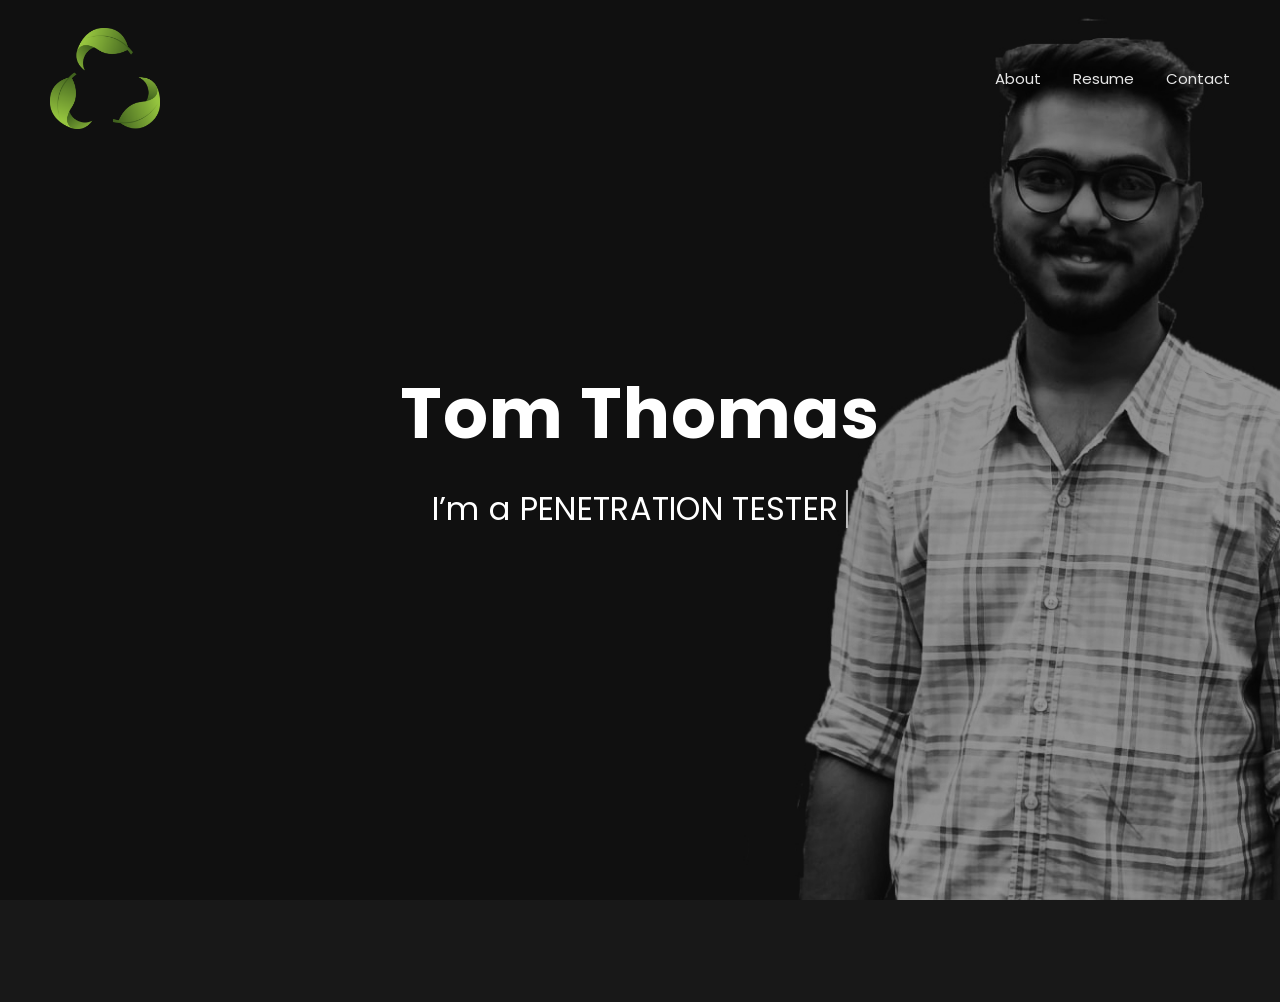
==== commit ab24c7d3: "Add files via upload" ====
--- a/index.html
+++ b/index.html
@@ -1,317 +1,385 @@
-<!doctype html>
-<html lang="en">
-    <head>
-        <!-- Required meta tags -->
-        <meta charset="utf-8">
-        <meta name="viewport" content="width=device-width, initial-scale=1, shrink-to-fit=no">
-        <link rel="icon" href="img/favicon.png" type="image/png">
-        <title>Tom Thomas</title>
-        <!-- Bootstrap CSS -->
-        <link rel="stylesheet" href="css/bootstrap.css">
-        <link rel="stylesheet" href="vendors/linericon/style.css">
-        <link rel="stylesheet" href="css/font-awesome.min.css">
-        <link rel="stylesheet" href="vendors/owl-carousel/owl.carousel.min.css">
-        <link rel="stylesheet" href="vendors/lightbox/simpleLightbox.css">
-        <link rel="stylesheet" href="vendors/nice-select/css/nice-select.css">
-        <link rel="stylesheet" href="vendors/animate-css/animate.css">
-        <link rel="stylesheet" href="vendors/popup/magnific-popup.css">
-        <link rel="stylesheet" href="vendors/flaticon/flaticon.css">
-        <!-- main css -->
-        <link rel="stylesheet" href="css/style.css">
-        <link rel="stylesheet" href="css/responsive.css">
-    </head>
-    <body>
-        
-        <!--================Header Menu Area =================-->
-        <header class="header_area">
-            <div class="main_menu">
-            	<nav class="navbar navbar-expand-lg navbar-light">
-					<div class="container box_1620">
-						<!-- Brand and toggle get grouped for better mobile display -->
-						
-						<button class="navbar-toggler" type="button" data-toggle="collapse" data-target="#navbarSupportedContent" aria-controls="navbarSupportedContent" aria-expanded="false" aria-label="Toggle navigation">
-							<span class="icon-bar"></span>
-							<span class="icon-bar"></span>
-							<span class="icon-bar"></span>
-						</button>
-						<!-- Collect the nav links, forms, and other content for toggling -->
-						<div class="collapse navbar-collapse offset" id="navbarSupportedContent">
-							<ul class="nav navbar-nav menu_nav ml-auto">
-								<li class="nav-item active"><a class="nav-link" href="index.html">Home</a></li> 
-								<li class="nav-item"><a class="nav-link" href="about-us.html">About</a></li> 
-								 
-								<li class="nav-item"><a class="nav-link" href="contact.html">Contact</a></li>
-							</ul>
-						</div> 
-					</div>
-            	</nav>
-            </div>
-        </header>
-        <!--================Header Menu Area =================-->
-        
-        <!--================Home Banner Area =================-->
-        <section class="home_banner_area">
-           	<div class="container box_1620">
-           		<div class="banner_inner d-flex align-items-center">
-					<div class="banner_content">
-						<div class="media">
-							<div class="d-flex">
-								<img src="img/personal.jpg" alt="">
-							</div>
-							<div class="media-body">
-								<div class="personal_text">
-									<h6>Hello Everyone, i am</h6>
-									<h3>TOM THOMAS</h3>
-									<h4>Penetration tester,Web Developer And Python Developer</h4>
-									<p>One of the Co-Founder of ColLabCube and Technical Officer at Startup Bootcamp SJCET - IEDC</p>
-									<ul class="list basic_info">
-										<li><a href="#"><i class="lnr lnr-calendar-full"></i> 1st MARCH, 2000</a></li>
-										<li><a href="#"><i class="lnr lnr-phone-handset"></i> 8301956332</a></li>
-										<li><a href="#"><i class="lnr lnr-envelope"></i> tomytomthomas@gmail.com</a></li>
-										<li><a href="#"><i class="lnr lnr-home"></i> idukki</a></li>
-									</ul>
-									<ul class="list personal_social">
-										<li><a href="https://www.facebook.com/tomytomthomas"><i class="fa fa-facebook"></i></a></li>
-										<li><a href="https://www.twitter.com/tomytomthomas"><i class="fa fa-twitter"></i></a></li>
-										<li><a href="https://www.linkedin.com/in/tom-thomas-06695b92/"><i class="fa fa-linkedin"></i></a></li>
-									</ul>
-								</div>
-							</div>
-						</div>
-					</div>
-				</div>
-            </div>
-        </section>
-        <!--================End Home Banner Area =================-->
-        
-        <!--================Welcome Area =================-->
-        <section class="welcome_area p_120">
-        	<div class="container">
-        		<div class="row welcome_inner">
-        			<div class="col-lg-6">
-        				<div class="welcome_text">
-        					<h4>About Me</h4>
-        					<p>Someone who is passionate about the world of technology and always brainstorming new ideas.Co-Founder and R&D head of ColLabCube and the Technical Officer at Startup Bootcamp SJCET with a demonstrated history of working in the computer software industry. Skilled in Python, Cyber security, IoT, Windows Server, Mentoring ,Django ,php and Java,. Strong business development professional and good at leadership.</p>
-        					<div class="row">
-        						
-        						<div class="col-md-4">
-        							<div class="wel_item">
-        								<i class="lnr lnr-book"></i>
-        								<h4>15</h4>
-									<a href="https://github.com/tomthomas12/">Total Projects</a>
-        							</div>
-        						</div>
-        						
-        					</div>
-						<div class="row">
-        						
-        						<div class="col-md-4">
-        							<div class="wel_item">
-        								<i class="lnr lnr-book"></i>
-									<a href="Resume.pdf">Resume</a>
-        							</div>
-        						</div>
-        						
-        					</div>
-        				</div>
-        			</div>
-        			<div class="col-lg-6">
-        				<div class="tools_expert">
-        					<div class="skill_main">
-								<div class="skill_item">
-									<h4>Web Development<span class="counter">80</span>%</h4>
-									<div class="progress_br">
-										<div class="progress">
-											<div class="progress-bar" role="progressbar" aria-valuenow="85" aria-valuemin="0" aria-valuemax="100"></div>
-										</div>
-									</div>
-								</div>
-								<div class="skill_item">
-									<h4>WebApp Pentesting<span class="counter">75</span>%</h4>
-									<div class="progress_br">
-										<div class="progress">
-											<div class="progress-bar" role="progressbar" aria-valuenow="90" aria-valuemin="0" aria-valuemax="100"></div>
-										</div>
-									</div>
-								</div>
-								<div class="skill_item">
-									<h4>System Pentesting <span class="counter">70</span>%</h4>
-									<div class="progress_br">
-										<div class="progress">
-											<div class="progress-bar" role="progressbar" aria-valuenow="70" aria-valuemin="0" aria-valuemax="100"></div>
-										</div>
-									</div>
-								</div>
-								<div class="skill_item">
-									<h4>Python <span class="counter">75</span>%</h4>
-									<div class="progress_br">
-										<div class="progress">
-											<div class="progress-bar" role="progressbar" aria-valuenow="95" aria-valuemin="0" aria-valuemax="100"></div>
-										</div>
-									</div>
-								</div>
-								<div class="skill_item">
-									<h4>Other Langanges <span class="counter">80</span>%</h4>
-									<div class="progress_br">
-										<div class="progress">
-											<div class="progress-bar" role="progressbar" aria-valuenow="75" aria-valuemin="0" aria-valuemax="100"></div>
-										</div>
-									</div>
-								</div>
-							</div>
-        				</div>
-        			</div>
-        		</div>
-        	</div>
-        </section>
-        <!--================End Welcome Area =================-->
-        
-        <!--================My Tabs Area =================-->
-        <section class="mytabs_area p_120">
-        	<div class="container">
-        		<div class="tabs_inner">
-					<ul class="nav nav-tabs" id="myTab" role="tablist">
-						<li class="nav-item">
-							<a class="nav-link active" id="home-tab" data-toggle="tab" href="#home" role="tab" aria-controls="home" aria-selected="true">My Experiences</a>
-						</li>
-						<li class="nav-item">
-							<a class="nav-link" id="profile-tab" data-toggle="tab" href="#profile" role="tab" aria-controls="profile" aria-selected="false">My Education</a>
-						</li>
-					</ul>
-					<div class="tab-content" id="myTabContent">
-						<div class="tab-pane fade show active" id="home" role="tabpanel" aria-labelledby="home-tab">
-							<ul class="list">
-								<li>
-									<span></span>
-									<div class="media">
-										<div class="d-flex">
-											<p>July 2020 to present</p>
-										</div>
-										<div class="media-body">
-											
-											<p>Technical Officer at Startup Bootcamp SJCET - IEDC <br />Palai, KEREALA</p>
-										</div>
-									</div>
-								</li>
-								<li>
-									<span></span>
-									<div class="media">
-										<div class="d-flex">
-											<p>Aug 2019 to present</p>
-										</div>
-										<div class="media-body">
-											
-											<p>Head Of Research And Development at ColLabCube <br />Kottayam, KERALA</p>
-										</div>
-									</div>
-								</li>
-								<li>
-								<span></span>
-									<div class="media">
-										<div class="d-flex">
-											<p>Aug 2019 to present</p>
-										</div>
-										<div class="media-body">
-											
-											<p>PENTESTER at ColLabCube <br />Kottayam, KERALA</p>
-										</div>
-									</div>
-								</li>
-							</ul>
-						</div>
-						<div class="tab-pane fade" id="profile" role="tabpanel" aria-labelledby="profile-tab">
-							<ul class="list">
-								<li>
-									<span></span>
-									<div class="media">
-										<div class="d-flex">
-											<p>March 2018 to present</p>
-										</div>
-										<div class="media-body">
-											
-											<p>COMPUTER SCICENCE ENGINEERING <br />SJCET, PALAI</p>
-										</div>
-									</div>
-								</li>
-								<li>
-									<span></span>
-									<div class="media">
-										<div class="d-flex">
-											<p>March 2016 to March 2018</p>
-										</div>
-										<div class="media-body">
-											
-											<p>HIGH SCHOOL <br />HOLY CROSS CONVENT SCHOOL</p>
-										</div>
-									</div>
-								</li>
-								<li>
-								<span></span>
-									<div class="media">
-										<div class="d-flex">
-											<p>March 2016 to March 2018</p>
-										</div>
-										<div class="media-body">
-											
-											<p>HIGH SCHOOL <br />HOLY CROSS CONVENT SCHOOL</p>
-										</div>
-									</div>
-								</li>
-							</ul>
-						</div>
-					</div>
-        		</div>
-        	</div>
-        </section>
+<!DOCTYPE html>
+<html lang="zxx">
 
-        
+<head>
+  <!-- Required meta tags-->
+  <meta charset="utf-8">
+  <!-- Title-->
+  <title>Tom</title>
+  <!-- Description-->
+  <meta name="description" content="Personal Portfolio Template">
+  <meta name="viewport" content="width=device-width, initial-scale=1, shrink-to-fit=no">
+  <!-- Favicons-->
+  <link rel="apple-touch-icon" sizes="180x180" href="img/favicons/logo.png">
+  <link rel="icon" type="image/png" sizes="32x32" href="img/favicons/logo.png">
+  <link rel="icon" type="image/png" sizes="16x16" href="img/favicons/logo.png">
+  <!-- Web fonts-->
+  <link href="https://fonts.googleapis.com/css?family=Poppins:300,300i,400,400i,500,500i,600,600i,700,700i,800,800i&amp;display=swap" rel="stylesheet">
+  <!-- CSS vendors-->
+  <link rel="stylesheet" href="css/bootstrap-custom.css">
+  <link rel="stylesheet" href="css/ionicons.min.css">
+  <link rel="stylesheet" href="css/tiny-slider.css">
+  <link rel="stylesheet" href="css/lity.min.css">
+  <link rel="stylesheet" href="css/simplebar.min.css">
+  <link rel="stylesheet" href="css/jquery.mb.YTPlayer.min.css">
+  <!-- Main CSS-->
+  <link rel="stylesheet" href="css/main.css">
+  <!-- CSS Color scheme-->
+  <link id="color-scheme" rel="stylesheet" href="css/colors/main-darkgreen.css">
+  <!-- Custom CSS (Add your custom CSS styles to this file)-->
+  <link rel="stylesheet" href="css/custom.css">
+  <!-- removeIf(customizerDist)-->
+  <link rel="stylesheet" href="../customizer/main.css">
+  <!-- endremoveIf(customizerDist)-->
+</head>
 
+<body class="theme-dark">
+  <!-- Preloader-->
+  <div class="preloader">
+    <div class="preloader-block">
+      <div class="preloader-icon"><span class="loading-dot loading-dot-1"></span><span class="loading-dot loading-dot-2"></span><span class="loading-dot loading-dot-3"></span></div>
+    </div>
+  </div>
+  <div id="overlay-effect"></div>
+  <!-- Navbar-->
+  <nav class="navbar-expand-md navbar fixed-top" id="navbar"><a class="navbar-brand" data-scroll="" href="#home-area">
+      <!-- Navbar Logo-->
+      <img class="img-fluid" src="img/logo.png" alt="Logo"></a>
+    <span class="navbar-menu ml-auto" data-toggle="collapse" data-target="#navbarSupportedContent" aria-controls="navbarSupportedContent" aria-expanded="false" aria-label="Toggle navigation" role="button"><span class="btn-line"></span></span>
+    <div class="collapse navbar-collapse order-1 order-lg-0" id="navbarSupportedContent">
+      <!-- Navbar menu-->
+      <ul class="navbar-nav ml-auto">
+        <li class="nav-item"><a class="nav-link" href="#about">About</a></li>
+        <li class="nav-item"><a class="nav-link" href="#resume">Resume</a></li>
+        <li class="nav-item"><a class="nav-link" href="#contact">Contact</a></li>
+      </ul>
+    </div>
+  </nav>
+  <!-- Home-->
+  <section class="home-area element-cover-bg" id="home" style="background-image:url(img/home.jpg)">
+    <div class="container h-100">
+      <div class="row h-100 align-items-center justify-content-center">
+        <div class="col-12 col-lg-8 home-content text-center">
+          <h1 class="home-name">Tom<span> Thomas</span></h1>
+          <h4 class="cd-headline clip home-headline">I’m a <span class="cd-words-wrapper single-headline"><b class="is-visible">PENETRATION TESTER</b><b>WEB DEVELOPER</b><b>PYTHON DEVELOPER</b></span></h4>
+        </div>
+      </div>
+    </div>
+    <div class="fixed-wrapper">
+  </section>
+  <!-- About lightbox-->
+  <div class="lightbox-wrapper" id="about" data-simplebar>
+    <div class="container">
+      <div class="lightbox-close">
+        <div class="close-btn" data-modal-close=""><span class="btn-line"></span></div>
+      </div>
+      <div class="row">
+        <div class="col-12">
+          <div class="lightbox-content">
+            <div class="row">
+              <div class="col-12">
+                <div class="section-heading page-heading">
+                  <p class="section-description">Get to know me</p>
+                  <h2 class="section-title">About Me</h2>
+                  <div class="animated-bar"></div>
+                </div>
+              </div>
+            </div>
+            <!-- Info section-->
+            <div class="info-section single-section">
+              <div class="row align-items-center">
+                <!-- Picture part-->
+                <div class="col-12 col-lg-5 info-img"><img class="img-fluid img-thumbnail" src="img/info-img.jpg" alt="About Picture"></div>
+                <!-- Content part-->
+                <div class="col-12 col-lg-7 info-content">
+                  <div class="content-block">
+                    <h2 class="content-subtitle">Who am i?</h2>
+                    <h6 class="content-title">I'm Tom Thomas, PENETRATION TESTER,WEB DEVELOPER AND PYTHON DEVELOPER</h6>
+                    <div class="content-description">
+                      <p>Someone who is passionate about the world of technology and always brainstorming new ideas.Co-Founder and R&D head of ColLabCube and the Technical Officer at Startup Bootcamp SJCET with a demonstrated history of working in the computer software industry. Skilled in Python, Cyber security, IoT, Windows Server, Mentoring ,Django ,php and Java,. Strong business development professional and good at leadership.</p>
+                    </div>
+                    <address class="content-info">
+                      <div class="row">
+                        <div class="col-12 col-md-6 single-info"><span>Name:</span>
+                          <p>Tom Thomas</p>
+                        </div>
+                        <div class="col-12 col-md-6 single-info"><span>Email:</span>
+                          <p><a href="mailto:tomytomthomas@gmal.com">tomytomthomas@gmail.com</a></p>
+                        </div>
+                      </div>
+                      <div class="row">
+                        <div class="col-12 col-md-6 single-info"><span>Age:</span>
+                          <p>21</p>
+                        </div>
+                        <div class="col-12 col-md-6 single-info"><span>From:</span>
+                          <p>Kerala , India</p>
+                        </div>
+                      </div>
+                    </address>
+                    <div class="d-block d-sm-flex align-items-center"><a class="btn content-download button-main button-scheme" href="tom_thomas.pdf" role="button">Download CV</a>
+                    <div class="d-block d-sm-flex align-items-center"><a class="btn content-download button-main button-scheme" href="https://github.com/tomthomas12?tab=repositories" role="button">Projects</a>
+                    <div class="d-block d-sm-flex align-items-center"><a class="btn content-download button-main button-scheme" href="https://www.linkedin.com/in/tom-thomas-06695b92/" role="button">LinkedIn</a>
+                    </div>
+                  </div>
+                </div>
+              </div>
+            </div>
+            
+                  </div>
+                </div>
+              </div>
+            </div>
+          </div>
+        </div>
+      </div>
+    </div>
+  </div>
+  <!-- Resume lightbox-->
+  <div class="lightbox-wrapper" id="resume" data-simplebar>
+    <div class="container">
+      <div class="lightbox-close">
+        <div class="close-btn" data-modal-close=""><span class="btn-line"></span></div>
+      </div>
+      <div class="row">
+        <div class="col-12">
+          <div class="lightbox-content">
+            <div class="row">
+              <div class="col-12">
+                <div class="section-heading page-heading">
+                  <p class="section-description">Check out my Resume</p>
+                  <h2 class="section-title">Resume</h2>
+                  <div class="animated-bar"></div>
+                </div>
+              </div>
+            </div>
+            <!-- Resume section-->
+            <div class="resume-section single-section">
+              <div class="row">
+                <!-- Education part-->
+                <div class="col-12 col-md-6">
+                  <div class="col-block education">
+                    <h3 class="col-title">Education</h3>
+                    <div class="resume-item"><span class="item-arrow"></span>
+                      <h5 class="item-title">Bachelor of Technology</h5><span class="item-details">APJ ABDUL KALAM TECHNOLOGICAL UNIVERSITY / 2018 - 2022</span>
+                      <p class="item-description">studying in St. Joseph's College of Engineering and Technology.</p>
+                    </div>
+                  </div>
+                </div>
+                <!-- Experience part-->
+                <div class="col-12 col-md-6">
+                  <div class="col-block experience">
+                    <h3 class="col-title">Experience</h3>
+                    <div class="resume-item"><span class="item-arrow"></span>
+                      <h5 class="item-title">Technical Officer</h5><span class="item-details">Startup Bootcamp SJCET - IEDC Palai, KEREALA </span>
+                      <p class="item-description">been a Technical Officer at Startup Bootcamp SJCET - IEDC Palai,KEREALA /July 2020 to August 2021</p>
+                    </div>
+                    <div class="resume-item"><span class="item-arrow"></span>
+                      <h5 class="item-title">Head Of Research And Development</h5><span class="item-details">ColLabCube Kottayam, KERALA /August 2021 -Present </span>
+                      <p class="item-description">I'm The R&D head and one of the Co-Founder at ColLabCube</p>
+                    </div>
+                    <div class="resume-item"><span class="item-arrow"></span>
+                      <h5 class="item-title">Trainer (intern)</h5><span class="item-details">Coder’s House, KERALA /September 2021 -Present </span>
+                      <p class="item-description">Python and Cyber security Trainer (intern) at  Coder’s House</p>
+                    </div>
+                  </div>
+                </div>
+              </div>
+            </div>
+            <!-- Skills section-->
+            <div class="skills-section single-section">
+              <div class="row">
+                <div class="col-12">
+                  <div class="section-heading">
+                    <p class="section-description">My level of knowledge in some tools</p>
+                    <h2 class="section-title">My Skills</h2>
+                  </div>
+                </div>
+              </div>
+              <div class="row">
+                <div class="col-12 col-md-6">
+                  <div class="single-skill" data-percentage="95">
+                    <div class="skill-info"><span class="skill-name">HTML/CSS</span><span class="skill-percentage"></span></div>
+                    <div class="progress skill-progress">
+                      <div class="progress-bar" role="progressbar" aria-valuemin="0" aria-valuemax="100"></div>
+                    </div>
+                  </div>
+                  <div class="single-skill" data-percentage="80">
+                    <div class="skill-info"><span class="skill-name">Django</span><span class="skill-percentage"></span></div>
+                    <div class="progress skill-progress">
+                      <div class="progress-bar" role="progressbar" aria-valuemin="0" aria-valuemax="100"></div>
+                    </div>
+                  </div>
+                  <div class="single-skill" data-percentage="90">
+                    <div class="skill-info"><span class="skill-name">JavaScript</span><span class="skill-percentage"></span></div>
+                    <div class="progress skill-progress">
+                      <div class="progress-bar" role="progressbar" aria-valuemin="0" aria-valuemax="100"></div>
+                    </div>
+                  </div>
+                </div>
+                <div class="col-12 col-md-6">
+                  <div class="single-skill" data-percentage="90">
+                    <div class="skill-info"><span class="skill-name">Network Security</span><span class="skill-percentage"></span></div>
+                    <div class="progress skill-progress">
+                      <div class="progress-bar" role="progressbar" aria-valuemin="0" aria-valuemax="100"></div>
+                    </div>
+                  </div>
+                  <div class="single-skill" data-percentage="95">
+                    <div class="skill-info"><span class="skill-name">WebApp Security </span><span class="skill-percentage"></span></div>
+                    <div class="progress skill-progress">
+                      <div class="progress-bar" role="progressbar" aria-valuemin="0" aria-valuemax="100"></div>
+                    </div>
+                  </div>
+                  <div class="single-skill" data-percentage="80">
+                    <div class="skill-info"><span class="skill-name">Networking</span><span class="skill-percentage"></span></div>
+                    <div class="progress skill-progress">
+                      <div class="progress-bar" role="progressbar" aria-valuemin="0" aria-valuemax="100"></div>
+                    </div>
+                  </div>
+                </div>
+              </div>
+            </div>
+              </div>
+            </div>
+          </div>
+        </div>
+      </div>
+    </div>
+  </div>
+ 
 
-        
-        <!--================Footer Area =================-->
-        <footer class="footer_area p_120">
-        	<div class="container">
-        		
-        			<div class="col-lg-2">
-        				<aside class="f_widget social_widget">
-        					<div class="f_title">
-        						<h3>Follow Me</h3>
-        					</div>
-        					<p>Let us be social</p>
-        					<ul class="list">
-        						<li><a href="#"><i class="fa fa-facebook"></i></a></li>
-        						<li><a href="#"><i class="fa fa-twitter"></i></a></li>
-        						<li><a href="#"><i class="fa fa-dribbble"></i></a></li>
-        						<li><a href="#"><i class="fa fa-behance"></i></a></li>
-        					</ul>
-        				</aside>
-        			</div>
-        		</div>
-        	</div>
-        </footer>
-        <!--================End Footer Area =================-->
-        
-        
-        
-        
-        
-        
-        <!-- Optional JavaScript -->
-        <!-- jQuery first, then Popper.js, then Bootstrap JS -->
-        <script src="js/jquery-3.3.1.min.js"></script>
-        <script src="js/popper.js"></script>
-        <script src="js/bootstrap.min.js"></script>
-        <script src="js/stellar.js"></script>
-        <script src="vendors/lightbox/simpleLightbox.min.js"></script>
-        <script src="vendors/nice-select/js/jquery.nice-select.min.js"></script>
-        <script src="vendors/isotope/imagesloaded.pkgd.min.js"></script>
-        <script src="vendors/isotope/isotope.pkgd.min.js"></script>
-        <script src="vendors/owl-carousel/owl.carousel.min.js"></script>
-        <script src="vendors/popup/jquery.magnific-popup.min.js"></script>
-        <script src="js/jquery.ajaxchimp.min.js"></script>
-        <script src="vendors/counter-up/jquery.waypoints.min.js"></script>
-        <script src="vendors/counter-up/jquery.counterup.min.js"></script>
-        <script src="js/mail-script.js"></script>
-        <script src="js/theme.js"></script>
-    </body>
-</html>
+  <!-- Contact lightbox-->
+  <div class="lightbox-wrapper" id="contact" data-simplebar>
+    <div class="container">
+      <div class="lightbox-close">
+        <div class="close-btn" data-modal-close=""><span class="btn-line"></span></div>
+      </div>
+      <div class="row">
+        <div class="col-12">
+          <div class="lightbox-content">
+            <div class="row">
+              <div class="col-12">
+                <div class="section-heading page-heading">
+                  <p class="section-description">Feel free to contact me anytimes</p>
+                  <h2 class="section-title">Get in Touch</h2>
+                  <div class="animated-bar"></div>
+                </div>
+              </div>
+            </div>
+            <!-- Contact section-->
+            <div class="contact-section single-section">
+              <div class="row">
+                <!-- Contact form-->
+                <div class="col-12 col-lg-7">
+                  <form class="contact-form" id="contact-form" action="php/contact.php">
+                    <h4 class="content-title">Message Me</h4>
+                    <div class="row">
+                      <div class="col-12 col-md-6 form-group"><input class="form-control" id="contact-name" type="text" name="name" placeholder="Name" required=""></div>
+                      <div class="col-12 col-md-6 form-group"><input class="form-control" id="contact-email" type="email" name="email" placeholder="Email" required=""></div>
+                      <div class="col-12 form-group"><input class="form-control" id="contact-subject" type="text" name="subject" placeholder="Subject" required=""></div>
+                      <div class="col-12 form-group form-message"><textarea class="form-control" id="contact-message" name="message" placeholder="Message" rows="5" required=""></textarea></div>
+                      <div class="col-12 form-submit"><button class="btn button-main button-scheme" id="contact-submit" type="submit">Send Message</button>
+                        <p class="contact-feedback"></p>
+                      </div>
+                    </div>
+                  </form>
+                </div>
+                <!-- Contact info-->
+                <div class="col-12 col-lg-5">
+                  <div class="contact-info">
+                    <h4 class="content-title">Contact Info</h4>
+                    <p class="info-description">Always available for freelance work if the right project comes along, Feel free to contact me!</p>
+                    <ul class="list-unstyled list-info">
+                      <li>
+                        <div class="media align-items-center"><span class="info-icon"><i class="icon ion-logo-ionic"></i></span>
+                          <div class="media-body info-details">
+                            <h6 class="info-type">Name</h6><span class="info-value">Tom Thomas</span>
+                          </div>
+                        </div>
+                      </li>
+                      <li>
+                        <div class="media align-items-center"><span class="info-icon"><i class="icon ion-md-map"></i></span>
+                          <div class="media-body info-details">
+                            <h6 class="info-type">Location</h6><span class="info-value">Kerala ,India</span>
+                          </div>
+                        </div>
+                      </li>
+                      <li>
+                        <div class="media align-items-center"><span class="info-icon"><i class="icon ion-md-call"></i></span>
+                          <div class="media-body info-details">
+                            <h6 class="info-type">Call Me</h6><span class="info-value"><a href="tel:+918301956332">+918301956332</a></span>
+                          </div>
+                        </div>
+                      </li>
+                      <li>
+                        <div class="media align-items-center"><span class="info-icon"><i class="icon ion-md-send"></i></span>
+                          <div class="media-body info-details">
+                            <h6 class="info-type">Email Me</h6><span class="info-value"><a href="tomytomthomas@gmail.com">tomytomthomas@gmail.com</a></span>
+                          </div>
+                        </div>
+                      </li>
+                    </ul>
+                  </div>
+                </div>
+              </div>
+            </div>
+          </div>
+        </div>
+      </div>
+    </div>
+  </div>
+  <!-- removeIf(customizerDist)-->
+  <div class="demo-tool">
+    <div class="tool-wrapper">
+      <span class="tool-toggler"><i class="icon ion-md-settings"></i></span>
+      <div class="tool-box">
+        <ul class="list-inline single-block color-switcher">
+          <li class="list-inline-item" style="background-color: #2c31ff;" data-path="css/colors/main-blueviolet.css"></li>
+          <li class="list-inline-item" style="background-color: #3460D1;" data-path="css/colors/main-nightskyblue.css"></li>
+          <li class="list-inline-item" style="background-color: #EE3158;" data-path="css/colors/main-redpink.css"></li>
+          <li class="list-inline-item" style="background-color: #007bff;" data-path="css/colors/main-blue.css"></li>
+          <li class="list-inline-item" style="background-color: #17a2b8;" data-path="css/colors/main-cyan.css"></li>
+          <li class="list-inline-item" style="background-color: #3365b0;" data-path="css/colors/main-darkblue.css"></li>
+          <li class="list-inline-item" style="background-color: #a435b7;" data-path="css/colors/main-darkmagenta.css"></li>
+          <li class="list-inline-item" style="background-color: #c93e70;" data-path="css/colors/main-darkpink.css"></li>
+          <li class="list-inline-item" style="background-color: #bf2a3d;" data-path="css/colors/main-darkred.css"></li>
+          <li class="list-inline-item" style="background-color: #28a745;" data-path="css/colors/main-green.css"></li>
+          <li class="list-inline-item" style="background-color: #6610f2;" data-path="css/colors/main-indigo.css"></li>
+          <li class="list-inline-item" style="background-color: #fd7e14;" data-path="css/colors/main-orange.css"></li>
+          <li class="list-inline-item" style="background-color: #e83e8c;" data-path="css/colors/main-pink.css"></li>
+          <li class="list-inline-item" style="background-color: #6f42c1;" data-path="css/colors/main-purple.css"></li>
+          <li class="list-inline-item" style="background-color: #dc3545;" data-path="css/colors/main-red.css"></li>
+          <li class="list-inline-item" style="background-color: #20c997;" data-path="css/colors/main-teal.css"></li>
+          <li class="list-inline-item" style="background-color: #333;" data-path="css/colors/main-dark.css"></li>
+          <li class="list-inline-item" style="background-color: #78b230;" data-path="css/colors/main-yellowgreen.css"></li>
+          <li class="list-inline-item" style="background-color: #E16F7C;" data-path="css/colors/main-tangopink.css"></li>
+          <li class="list-inline-item" style="background-color: #6F73D2;" data-path="css/colors/main-moodyblue.css"></li>
+          <li class="list-inline-item" style="background-color: #664C43;" data-path="css/colors/main-brown.css"></li>
+          <li class="list-inline-item" style="background-color: #4770D9;" data-path="css/colors/main-royalblue.css"></li>
+          <li class="list-inline-item" style="background-color: #ffb100;" data-path="css/colors/main-darkyellow.css"></li>
+        </ul>
+        <div class="single-block buy-btn mb-0">
+          <a class="btn btn-success btn-sm" target="_blank" href="https://themeforest.net/item/kitzu-personal-portfolio-template/26075107" role="button">Buy Kitzu</a>
+        </div>
+      </div>
+    </div>
+  </div>
+  <!-- endremoveIf(customizerDist)-->
+  <!-- Scripts-->
+  <script src="js/jquery.min.js"></script>
+  <script src="js/bootstrap.bundle.min.js"></script>
+  <script src="js/imagesloaded.pkgd.min.js"></script>
+  <script src="js/isotope.pkgd.min.js"></script>
+  <script src="js/animatedModal.js"></script>
+  <script src="js/tiny-slider.js"></script>
+  <script src="js/lity.min.js"></script>
+  <script src="js/simplebar.min.js"></script>
+  <script src="js/jquery.mb.YTPlayer.min.js"></script>
+  <script src="js/main.js"></script>
+  <!-- Custom JS (Add your custom JS scripts to this file)-->
+  <script src="js/custom.js"></script>
+  <!-- removeIf(customizerDist)-->
+  <script src="../customizer/main.js"></script>
+  <!-- endremoveIf(customizerDist)-->
+</body>
+
+</html>
--- a/css/simplebar.min.css
+++ b/css/simplebar.min.css
@@ -0,0 +1 @@
+[data-simplebar]{position:relative;flex-direction:column;flex-wrap:wrap;justify-content:flex-start;align-content:flex-start;align-items:flex-start}.simplebar-wrapper{overflow:hidden;width:inherit;height:inherit;max-width:inherit;max-height:inherit}.simplebar-mask{direction:inherit;position:absolute;overflow:hidden;padding:0;margin:0;left:0;top:0;bottom:0;right:0;width:auto!important;height:auto!important;z-index:0}.simplebar-offset{direction:inherit!important;box-sizing:inherit!important;resize:none!important;position:absolute;top:0;left:0;bottom:0;right:0;padding:0;margin:0;-webkit-overflow-scrolling:touch}.simplebar-content-wrapper{direction:inherit;box-sizing:border-box!important;position:relative;display:block;height:100%;width:auto;visibility:visible;overflow:auto;max-width:100%;max-height:100%}.simplebar-content:after,.simplebar-content:before{content:' ';display:table}.simplebar-placeholder{max-height:100%;max-width:100%;width:100%;pointer-events:none}.simplebar-height-auto-observer-wrapper{box-sizing:inherit!important;height:100%;width:100%;max-width:1px;position:relative;float:left;max-height:1px;overflow:hidden;z-index:-1;padding:0;margin:0;pointer-events:none;flex-grow:inherit;flex-shrink:0;flex-basis:0}.simplebar-height-auto-observer{box-sizing:inherit;display:block;opacity:0;position:absolute;top:0;left:0;height:1000%;width:1000%;min-height:1px;min-width:1px;overflow:hidden;pointer-events:none;z-index:-1}.simplebar-track{z-index:1;position:absolute;right:0;bottom:0;pointer-events:none;overflow:hidden}[data-simplebar].simplebar-dragging .simplebar-content{pointer-events:none;user-select:none;-webkit-user-select:none}[data-simplebar].simplebar-dragging .simplebar-track{pointer-events:all}.simplebar-scrollbar{position:absolute;right:2px;width:7px;min-height:10px}.simplebar-scrollbar:before{position:absolute;content:'';background:#000;border-radius:7px;left:0;right:0;opacity:0;transition:opacity .2s linear}.simplebar-track .simplebar-scrollbar.simplebar-visible:before{opacity:.5;transition:opacity 0s linear}.simplebar-track.simplebar-vertical{top:0;width:11px}.simplebar-track.simplebar-vertical .simplebar-scrollbar:before{top:2px;bottom:2px}.simplebar-track.simplebar-horizontal{left:0;height:11px}.simplebar-track.simplebar-horizontal .simplebar-scrollbar:before{height:100%;left:2px;right:2px}.simplebar-track.simplebar-horizontal .simplebar-scrollbar{right:auto;left:0;top:2px;height:7px;min-height:0;min-width:10px;width:auto}[data-simplebar-direction=rtl] .simplebar-track.simplebar-vertical{right:auto;left:0}.hs-dummy-scrollbar-size{direction:rtl;position:fixed;opacity:0;visibility:hidden;height:500px;width:500px;overflow-y:hidden;overflow-x:scroll}
--- a/css/main.css
+++ b/css/main.css
@@ -0,0 +1,2 @@
+
+  */:focus{outline:0}::-moz-focus-inner{border:0}body{background-color:#111;color:#9f9f9f;font-family:Poppins,sans-serif;font-size:14px;font-weight:400;line-height:1.95;overflow:hidden;position:relative}i.icon{line-height:100%}.h1,.h2,.h3,.h4,.h5,.h6,h1,h2,h3,h4,h5,h6{color:#f0f0f0}b{font-weight:700}a{transition:all .15s ease-in-out}a:focus,a:hover{text-decoration:none}hr{border-top:3px solid #1b1b1b;margin:0}.anchor-basic{color:#fff!important}.anchor-basic:focus,.anchor-basic:hover{color:#bfbfbf!important}.button-main{background-color:#fff;border:1px solid #fff;border-radius:30px;color:#222;font-size:14px;padding:10px 35px}.button-main:focus{background-color:#bfbfbf;border:1px solid #fff;box-shadow:none}.button-main.button-scheme{color:#fff}.rc-mb-0{margin-bottom:0!important}.element-cover-bg{background-color:rgba(0,0,0,.85);background-position:50% 0;background-repeat:no-repeat;background-size:cover;position:relative}.element-cover-bg:before{content:'';height:100%;left:0;position:absolute;top:0;width:100%}@-webkit-keyframes fadeIn{from{opacity:0}to{opacity:1}}@keyframes fadeIn{from{opacity:0}to{opacity:1}}.fadeIn{-webkit-animation-name:fadeIn;animation-name:fadeIn}@-webkit-keyframes fadeOut{from{opacity:1}to{opacity:0}}@keyframes fadeOut{from{opacity:1}to{opacity:0}}.fadeOut{-webkit-animation-name:fadeOut;animation-name:fadeOut}@-webkit-keyframes overlayEffectUp{0%{-webkit-transform:translateY(100%);transform:translateY(100%)}35%,65%{-webkit-transform:translateY(0);transform:translateY(0)}100%{-webkit-transform:translateY(-100%);transform:translateY(-100%)}}@keyframes overlayEffectUp{0%{-webkit-transform:translateY(100%);transform:translateY(100%)}35%,65%{-webkit-transform:translateY(0);transform:translateY(0)}100%{-webkit-transform:translateY(-100%);transform:translateY(-100%)}}@-webkit-keyframes overlayEffectDown{0%{-webkit-transform:translateY(-100%);transform:translateY(-100%)}35%,65%{-webkit-transform:translateY(0);transform:translateY(0)}100%{-webkit-transform:translateY(100%);transform:translateY(100%)}}@keyframes overlayEffectDown{0%{-webkit-transform:translateY(-100%);transform:translateY(-100%)}35%,65%{-webkit-transform:translateY(0);transform:translateY(0)}100%{-webkit-transform:translateY(100%);transform:translateY(100%)}}.f-basis-100{-ms-flex-preferred-size:100%;flex-basis:100%}.content-title{line-height:1.5;margin-bottom:12px}.tns-nav{margin:10px 0;text-align:center}.tns-nav>[aria-controls]{background:#ddd;border:0;border-radius:50%;height:9px;margin:0 5px;padding:0;width:9px}.tns-nav>.tns-nav-active{background:#999}.lity{z-index:99990}.lity-wrap{z-index:99990}.lity-loader{z-index:99991}.lity-container{z-index:99992}.lity-content{z-index:99993}.lity-close,.lity-close:active,.lity-close:focus,.lity-close:hover,.lity-close:visited{z-index:99994}.lity{transition:opacity .15s ease}.lity-loader{transition:opacity .15s ease}.lity-content{transition:-webkit-transform .15s ease;transition:transform .15s ease;transition:transform .15s ease,-webkit-transform .15s ease}.lity-close{-ms-flex-direction:column;-ms-flex-pack:justify;-ms-flex-pack:center;cursor:pointer;display:-ms-flexbox;display:flex;flex-direction:column;height:19px;justify-content:space-between;justify-content:center;position:relative;position:fixed;right:25px;top:25px;width:30px;width:22px}.lity-close .btn-line,.lity-close:after,.lity-close:before{-ms-flex-item-align:end;align-self:flex-end;background-color:gray;height:3px;width:100%}.lity-close:before{content:'';width:85%}.lity-close:after{content:''}.lity-close .btn-line{width:55%}.lity-close .btn-line,.lity-close:after,.lity-close:before{background-color:#fff;position:absolute;width:100%}.lity-close .btn-line{display:none}.lity-close:before{-webkit-transform:rotate(45deg);transform:rotate(45deg)}.lity-close:after{-webkit-transform:rotate(-45deg);transform:rotate(-45deg)}.lity-close:active{top:25px}.lity-close .btn-line,.lity-close:after,.lity-close:before{background-color:#fff;height:2px}@media (max-width:575.98px){.lity-close{right:15px}}#overlay-effect{-webkit-animation-duration:1s;-webkit-animation-fill-mode:both;-webkit-animation-timing-function:ease-in-out;-webkit-transform:translateY(100%);animation-duration:1s;animation-fill-mode:both;animation-timing-function:ease-in-out;background-color:#181818;bottom:0;display:block;position:fixed;top:0;transform:translateY(100%);width:100%;z-index:99999}#overlay-effect.animate-up{-webkit-animation-name:overlayEffectUp;animation-name:overlayEffectUp}#overlay-effect.animate-down{-webkit-animation-name:overlayEffectDown;animation-name:overlayEffectDown}.lightbox-wrapper{background-color:#101010;position:fixed}.lightbox-wrapper .lightbox-close{position:fixed;right:4vw;top:35px;z-index:99}.lightbox-wrapper .lightbox-close .close-btn{-ms-flex-direction:column;-ms-flex-pack:justify;-ms-flex-pack:center;cursor:pointer;display:-ms-flexbox;display:flex;flex-direction:column;height:19px;justify-content:space-between;justify-content:center;position:relative;width:30px}.lightbox-wrapper .lightbox-close .close-btn .btn-line,.lightbox-wrapper .lightbox-close .close-btn:after,.lightbox-wrapper .lightbox-close .close-btn:before{-ms-flex-item-align:end;align-self:flex-end;background-color:gray;height:3px;width:100%}.lightbox-wrapper .lightbox-close .close-btn:before{content:'';width:85%}.lightbox-wrapper .lightbox-close .close-btn:after{content:''}.lightbox-wrapper .lightbox-close .close-btn .btn-line{width:55%}.lightbox-wrapper .lightbox-close .close-btn .btn-line,.lightbox-wrapper .lightbox-close .close-btn:after,.lightbox-wrapper .lightbox-close .close-btn:before{background-color:#fff;position:absolute;width:100%}.lightbox-wrapper .lightbox-close .close-btn .btn-line{display:none}.lightbox-wrapper .lightbox-close .close-btn:before{-webkit-transform:rotate(45deg);transform:rotate(45deg)}.lightbox-wrapper .lightbox-close .close-btn:after{-webkit-transform:rotate(-45deg);transform:rotate(-45deg)}.lightbox-wrapper .lightbox-close .close-btn .btn-line,.lightbox-wrapper .lightbox-close .close-btn:after,.lightbox-wrapper .lightbox-close .close-btn:before{background-color:#fff;height:2px}.lightbox-wrapper .simplebar-track.simplebar-vertical{width:13px}.lightbox-wrapper .simplebar-track.simplebar-vertical .simplebar-scrollbar{right:1px;width:9px}.lightbox-wrapper .simplebar-track.simplebar-vertical .simplebar-scrollbar:before{background:#3c3c3c}.lightbox-wrapper .lightbox-content{margin:70px 0}.lightbox-wrapper .lightbox-content .single-section:not(:last-child){margin-bottom:120px}.lightbox-wrapper .lightbox-content .section-heading{margin-bottom:50px;text-align:left}.lightbox-wrapper .lightbox-content .section-heading>.section-title{display:inline-block;font-size:38px;font-weight:700;letter-spacing:-.25px;line-height:100%;margin-bottom:0;position:relative;z-index:9}.lightbox-wrapper .lightbox-content .section-heading.page-heading{margin-bottom:83px;text-align:center}.lightbox-wrapper .lightbox-content .section-heading.page-heading>.section-title{font-size:46px;margin-bottom:37px}.lightbox-wrapper .lightbox-content .section-heading.page-heading>.animated-bar{background-color:#fff;content:'';display:block;height:4px;left:0;margin:0 auto 0 auto;position:relative;right:0;width:75px}.lightbox-wrapper .lightbox-content .section-heading.page-heading>.animated-bar:after,.lightbox-wrapper .lightbox-content .section-heading.page-heading>.animated-bar:before{-webkit-animation-duration:3s;-webkit-animation-iteration-count:infinite;-webkit-animation-name:barAnimation;-webkit-animation-timing-function:linear;animation-duration:3s;animation-iteration-count:infinite;animation-name:barAnimation;animation-timing-function:linear;background-color:#101010;content:'';height:100%;position:absolute;top:0;width:4px}.lightbox-wrapper .lightbox-content .section-heading.page-heading>.animated-bar:before{left:8px}.lightbox-wrapper .lightbox-content .section-heading.page-heading>.animated-bar:after{left:0}@-webkit-keyframes barAnimation{from{-webkit-transform:translateX(0);transform:translateX(0)}to{-webkit-transform:translateX(75px);transform:translateX(75px)}}@keyframes barAnimation{from{-webkit-transform:translateX(0);transform:translateX(0)}to{-webkit-transform:translateX(75px);transform:translateX(75px)}}.lightbox-wrapper .lightbox-content .section-heading>.section-description{font-size:15px;margin-bottom:17px}@media (max-width:991.98px){.lightbox-wrapper .lightbox-content .single-section:not(:last-child){margin-bottom:100px}.lightbox-wrapper .lightbox-content .section-heading>.section-title{font-size:36px}.lightbox-wrapper .lightbox-content .section-heading>.section-description{font-size:14px}.lightbox-wrapper .lightbox-content .section-heading.page-heading>.section-title{font-size:42px}}@media (max-width:767.98px){.lightbox-wrapper .lightbox-content .section-heading>.section-description{font-size:14px}}@media (max-width:575.98px){.lightbox-wrapper .lightbox-content .section-heading>.section-title{font-size:34px}.lightbox-wrapper .lightbox-content .section-heading.page-heading>.section-title{font-size:36px}}.preloader{background-color:#0e0e0e;height:100%;position:fixed;top:0;width:100%;z-index:99999}.preloader .preloader-block{-webkit-transform:translate(50%,50%);bottom:50%;position:fixed;right:50%;transform:translate(50%,50%);z-index:3000}.preloader .preloader-block .preloader-icon .loading-dot{background-color:#fff;border-radius:50%;display:inline-block;height:13px;width:13px}.preloader .preloader-block .preloader-icon .loading-dot.loading-dot-1{-webkit-animation:1.2s grow ease-in-out infinite;animation:1.2s grow ease-in-out infinite}.preloader .preloader-block .preloader-icon .loading-dot.loading-dot-2{-webkit-animation:1.2s grow ease-in-out infinite .15555s;animation:1.2s grow ease-in-out infinite .15555s;margin:0 14px}.preloader .preloader-block .preloader-icon .loading-dot.loading-dot-3{-webkit-animation:1.2s grow ease-in-out infinite .3s;animation:1.2s grow ease-in-out infinite .3s}@-webkit-keyframes grow{0%,100%,40%{-webkit-transform:scale(0);transform:scale(0)}40%{-webkit-transform:scale(1);transform:scale(1)}}@keyframes grow{0%,100%,40%{-webkit-transform:scale(0);transform:scale(0)}40%{-webkit-transform:scale(1);transform:scale(1)}}.navbar{background-color:transparent;padding:23px 50px}.navbar .navbar-brand span{color:#f3f3f3;text-transform:uppercase}.navbar .navbar-brand img{width:110px}.navbar .navbar-brand svg{width:110px}.navbar .navbar-brand svg #logo-text{fill:#e6e6e6}.navbar .navbar-menu{display:none}.navbar .navbar-nav .nav-link{color:#e6e6e6;font-size:15px;padding:0}.navbar .navbar-nav .nav-item:not(:last-child) .nav-link{margin-right:32px}@media (max-width:767.98px){.navbar .navbar-brand img{width:90px}.navbar .navbar-menu{-ms-flex-direction:column;-ms-flex-pack:justify;cursor:pointer;display:-ms-flexbox;display:flex;flex-direction:column;height:19px;justify-content:space-between;position:relative;width:30px}.navbar .navbar-menu .btn-line,.navbar .navbar-menu:after,.navbar .navbar-menu:before{-ms-flex-item-align:end;align-self:flex-end;background-color:gray;height:3px;width:100%}.navbar .navbar-menu:before{content:'';width:85%}.navbar .navbar-menu:after{content:''}.navbar .navbar-menu .btn-line{width:55%}.navbar .navbar-menu .btn-line,.navbar .navbar-menu:after,.navbar .navbar-menu:before{background-color:#f3f3f3}.navbar .navbar-collapse .navbar-nav{background-color:#191919;padding:8px 20px;position:relative;top:8px;width:200px;z-index:2}.navbar .navbar-collapse .navbar-nav .nav-link{color:rgba(255,255,255,.7);font-size:14px;letter-spacing:.35px;padding:7px 0}.navbar .navbar-collapse .navbar-nav .nav-link:focus,.navbar .navbar-collapse .navbar-nav .nav-link:hover{color:#fff}}@media screen and (-ms-high-contrast:active),(-ms-high-contrast:none){.navbar .navbar-brand svg{height:30px}}.home-area{background-color:#111;background-position:center center;height:100vh;height:calc(var(--vh,1vh) * 100);overflow:hidden}.home-area:before{background-color:rgba(0,0,0,.4)}.home-area .fixed-wrapper{margin:0 50px;position:relative}.home-area .fixed-wrapper .fixed-block{bottom:34px;position:absolute}.home-area .fixed-wrapper .fixed-block.block-left{left:0}.home-area .fixed-wrapper .fixed-block.block-right{right:0}.home-area .fixed-wrapper .languages-list{margin-bottom:0}.home-area .fixed-wrapper .languages-list .single-language{-webkit-transform:rotate(90deg);color:#e6e6e6;display:block;margin-top:20px;text-transform:uppercase;transform:rotate(90deg)}.home-area .fixed-wrapper .social-icons{margin-bottom:0}.home-area .fixed-wrapper .social-icons>li{line-height:100%;margin-top:14px;text-align:center}.home-area .fixed-wrapper .social-icons i.icon{color:#f3f3f3;font-size:23px;line-height:100%}.home-area .home-name{color:#fff;font-size:70px;font-weight:700;letter-spacing:1px;margin-bottom:34px}.home-area .home-headline{color:#fff;font-size:32px;font-weight:400;letter-spacing:.3px;margin-bottom:0}.home-area .home-headline .single-headline{display:inline-block;position:relative;text-align:left;vertical-align:top}.home-area .home-headline .single-headline::after{background-color:#b9b9b9;content:'';height:100%;position:absolute;right:0;top:0;width:2px}.home-area .home-headline .single-headline b{display:inline-block;font-weight:400;left:0;opacity:0;position:absolute;top:0;white-space:nowrap}.home-area .home-headline .single-headline b.is-visible{opacity:1;position:relative}.home-area.video-variant #wrapper_homeVideo:before{background-color:rgba(0,0,0,.7);content:'';height:100%;left:0;position:absolute;top:0;width:100%;z-index:1}@media (max-width:991.98px){.home-area .home-name{font-size:62px}.home-area .home-headline{font-size:30px}}@media (max-width:767.98px){.home-area .fixed-wrapper{display:none}}@media (max-width:575.98px){.home-area{background-position:62% center}.home-area .home-name{font-size:48px}.home-area .home-headline{font-size:26px}}.info-section .info-img img{background-color:transparent;border-color:rgba(0,0,0,.18);width:430px}.info-section .info-content .content-subtitle{font-size:24px;margin-bottom:15px}.info-section .info-content .content-title{font-size:31px;font-weight:700;line-height:1.6;margin-bottom:16px}.info-section .info-content .content-description{font-size:15px}.info-section .info-content .content-description p:last-child{border-bottom:2px solid rgba(255,255,255,.08);margin-bottom:0;padding-bottom:29px}.info-section .info-content .content-info{font-size:15px;margin-bottom:4px;padding:29px 0}.info-section .info-content .content-info>.row:last-child .single-info{margin-bottom:0}.info-section .info-content .content-info .single-info{margin-bottom:10px}.info-section .info-content .content-info .single-info>span{color:#dadada;font-weight:400;margin-right:10px}.info-section .info-content .content-info .single-info>p{display:inline-block;margin-bottom:0}.info-section .info-content .content-download{margin-right:23px}.info-section .info-content .content-follow{-ms-flex-align:center;align-items:center;display:inline-block;display:-ms-flexbox;display:flex;line-height:100%;margin-bottom:0}.info-section .info-content .content-follow:before{background-color:rgba(255,255,255,.25);content:'';height:2px;margin-right:23px;width:60px}.info-section .info-content .content-follow li{font-size:21px}.info-section .info-content .content-follow li:not(last-child){margin-right:14px}.info-section .info-content .content-follow li a{color:#cecece}@media (min-width:992px) and (max-width:1199.98px){.info-section .info-img img{-o-object-fit:cover;height:440px;object-fit:cover}.info-section .info-content .content-subtitle{display:none}.info-section .info-content .content-title{font-size:26px}.info-section .info-content .content-description{font-size:14px}.info-section .info-content .content-description p:last-child{padding-bottom:20px}.info-section .info-content .content-info{font-size:14px;padding:20px 0}}@media (max-width:991.98px){.info-section .info-img img{-o-object-fit:cover;border-radius:50%;display:block;height:250px;margin:0 auto 40px auto;object-fit:cover;width:250px}.info-section .info-content .content-subtitle{font-size:18px}.info-section .info-content .content-title{font-size:26px}.info-section .info-content .content-description{font-size:14px}.info-section .info-content .content-description p:last-child{padding-bottom:24px}.info-section .info-content .content-info{font-size:14px;margin-bottom:0;padding:24px 0}}@media (max-width:767.98px){.info-section .info-img img{height:200px;width:200px}.info-section .info-content .content-info>.row:last-child .single-info{margin-bottom:10px}.info-section .info-content .content-info .single-info{display:block;margin-bottom:10px;width:auto}}@media (max-width:575.98px){.info-section{padding-bottom:51px}.info-section .info-img img{margin:0 auto 32px auto}.info-section .info-content .content-subtitle{font-size:18px}.info-section .info-content .content-title{font-size:22px}.info-section .info-content .content-download{margin-bottom:27px}}.services-section .single-service{background-color:#161616;border-bottom:2px solid transparent;box-shadow:0 6px 16px rgba(0,0,0,.2);margin-bottom:30px;padding:38px 42px;transition:all .15s ease-in-out}.services-section .single-service .service-icon{display:inline-block;font-size:58px;margin-bottom:22px}.services-section .single-service .service-title{color:#f3f3f3;font-size:20px;font-weight:500;letter-spacing:-.5px;margin-bottom:14px}.services-section .single-service .service-description{margin-bottom:0}.testimonials-section .single-review{-moz-user-select:none;-ms-user-select:none;-webkit-user-select:none;background-color:#161616;padding:48px 40px;text-align:left;user-select:none}.testimonials-section .single-review .review-header{margin-bottom:23px}.testimonials-section .single-review .review-client{-ms-flex-direction:row;flex-direction:row;text-align:left}.testimonials-section .single-review .review-client .client-avatar{margin-right:14px;width:54px}.testimonials-section .single-review .review-client .client-details{-ms-flex-item-align:center;align-self:center;line-height:100%}.testimonials-section .single-review .review-client .client-name{color:#efefef;font-size:15px;font-weight:400;margin-bottom:7px}.testimonials-section .single-review .review-client .client-role{color:#888;display:inline-block;font-size:14px;font-weight:400}.testimonials-section .single-review .review-icon{display:inline-block;font-size:50px}.testimonials-section .single-review .review-content{font-size:15px;margin-bottom:0}.testimonials-section .tns-outer{position:relative}.testimonials-section .tns-nav{margin-bottom:0;margin-top:30px}@media (max-width:991.98px){.testimonials-section .single-review{padding:45px 40px}.testimonials-section .single-review .review-client .client-avatar{width:50px}.testimonials-section .single-review .review-client .client-role{font-size:13px}.testimonials-section .single-review .review-icon{display:inline-block;font-size:47px}}@media (max-width:767.98px){.testimonials-section .single-review .review-content{font-size:14px}}@media (max-width:362px){.testimonials-section .single-review .review-icon{display:none}}.pricing-section .single-plan{background-color:#161616;box-shadow:0 0 20px 0 rgba(0,0,0,.05);padding:50px 0;text-align:center}.pricing-section .single-plan .plan-icon{display:inline-block;font-size:54px;margin-bottom:27px}.pricing-section .single-plan .plan-type{color:#f0f0f0;font-size:26px;font-weight:700;margin-bottom:14px}.pricing-section .single-plan .plan-price{color:#f0f0f0;font-size:24px;font-weight:300;margin-bottom:22px}.pricing-section .single-plan .plan-list{margin-bottom:18px}.pricing-section .single-plan .plan-list li{color:inherit;padding:8px}@media (max-width:991.98px){.pricing-section .single-plan{padding:50px 0}}.resume-section .col-block.education{margin-right:20px}.resume-section .col-block.experience{margin-left:20px}.resume-section .col-title{font-size:26px;margin-bottom:20px}.resume-section .resume-item{background-color:#161616;border-left:2px solid transparent;padding:32px 48px;position:relative}.resume-section .resume-item:not(:last-child){border-bottom:1px solid #313131}.resume-section .resume-item:last-child{margin-bottom:0}.resume-section .resume-item .item-arrow{left:0;margin-top:2px;position:absolute}.resume-section .resume-item .item-arrow:after,.resume-section .resume-item .item-arrow:before{content:"";display:block;position:absolute}.resume-section .resume-item .item-arrow:before{height:16px;left:0;width:16px}.resume-section .resume-item .item-arrow:after{border:8px solid transparent;left:16px}.resume-section .resume-item .item-title{line-height:100%;margin-bottom:9px}.resume-section .resume-item .item-details{display:inline-block;margin-bottom:7px}.resume-section .resume-item .item-description{margin-bottom:0}@media (max-width:767.98px){.resume-section .resume-item{padding-right:20px}.resume-section .col-block.education,.resume-section .col-block.experience{margin-left:0;margin-right:0}.resume-section .col-12:last-child .resume-item:last-child{margin-bottom:0}.resume-section .col-12:first-child .resume-item:last-child{margin-bottom:60px}}.skills-section .single-skill:not(:last-child){margin-bottom:42px}.skills-section .single-skill .skill-info{-ms-flex-pack:justify;color:#cecece;display:-ms-flexbox;display:flex;font-size:16px;justify-content:space-between;margin-bottom:4px}.skills-section .single-skill .skill-info .skill-name{display:inline-block;margin-right:12px;white-space:nowrap}.skills-section .single-skill .skill-progress{background-color:#2f2f2f;border-radius:1px;font-size:15px;height:9px;overflow:visible}.skills-section .single-skill .skill-progress .progress-bar{border-bottom-left-radius:1px;border-top-left-radius:1px}@media (max-width:767.98px){.skills-section .single-skill:not(:last-child){margin-bottom:40px!important}.skills-section [class*=col-]:not(:last-child) .single-skill{margin-bottom:40px!important}}.video-section .content-part .video-title{font-size:31px;font-weight:600;line-height:1.5;margin-bottom:13px}.video-section .content-part .video-description{font-size:16px;line-height:2}.video-section .content-part .video-description:last-child{margin-bottom:0}.video-section .video-part .embed-responsive-item{background-image:url(../img/video.jpg)}.video-section .video-part .embed-responsive-item:before{background-color:rgba(0,0,0,.2)}.video-section .video-part .embed-responsive-item,.video-section .video-part .embed-responsive-item:before{border-radius:3px}.video-section .video-part .embed-responsive-item .play-wrapper{-webkit-transform:scale(1);background-color:#fff;border-radius:50%;bottom:0;display:block;height:56px;left:0;margin:auto;position:absolute;right:0;top:0;transform:scale(1);transition:all .1s ease-in-out;width:56px}.video-section .video-part .embed-responsive-item .play-wrapper .icon{color:#222;display:block;font-size:20px;line-height:58px;text-align:center}.video-section .video-part .embed-responsive-item:hover .play-wrapper{-webkit-transform:scale(1.075);transform:scale(1.075)}@media (max-width:1199.98px){.video-section .content-part .video-title{font-size:30px;margin-bottom:13px}.video-section .content-part .video-description{font-size:15px}}@media (max-width:991.98px){.video-section .content-part{margin-bottom:25px}}@media (max-width:767.98px){.video-section .content-part .video-title{font-size:28px}.video-section .content-part .video-description{font-size:14px}}.portfolio-section .filter-control{margin-bottom:16px;text-align:center}.portfolio-section .filter-control>li{border-bottom:1px solid transparent;color:#cecece;cursor:pointer;font-size:15px;font-weight:400;letter-spacing:.3px;position:relative;transition:all .1s ease-in-out}.portfolio-section .filter-control>li:not(:last-child){margin-right:16px}.portfolio-section .filter-control>li.tab-active:before,.portfolio-section .filter-control>li:hover:before{bottom:0;content:"";height:1px;position:absolute;width:100%}.portfolio-section .portfolio-grid .portfolio-wrapper{-ms-flex-align:center;align-items:center;display:-ms-flexbox;display:flex;margin-bottom:30px;overflow:hidden;position:relative}.portfolio-section .portfolio-grid .portfolio-wrapper:before{background-color:rgba(0,0,0,.9);bottom:0;content:'';height:100%;opacity:0;position:absolute;transition:all .15s ease-in-out;visibility:hidden;width:100%;z-index:1}.portfolio-section .portfolio-grid .portfolio-wrapper>.img-fluid{width:100%}.portfolio-section .portfolio-grid .portfolio-wrapper .item-content{left:0;opacity:0;padding:3px 18px;position:absolute;text-align:center;transition:all .15s ease-in-out;visibility:hidden;width:100%;z-index:2}.portfolio-section .portfolio-grid .portfolio-wrapper .item-content .content-title{color:#fff;font-size:15px;font-weight:400;line-height:1.8;margin-bottom:10px}.portfolio-section .portfolio-grid .portfolio-wrapper .item-content .content-more{display:inline-block;font-weight:600}.portfolio-section .portfolio-grid .portfolio-wrapper:hover:before{opacity:1;visibility:visible}.portfolio-section .portfolio-grid .portfolio-wrapper:hover .item-content{opacity:1;visibility:visible}@media (max-width:767.98px){.portfolio-section .filter-control>li{font-size:14px}}@media (max-width:575.98px){.portfolio-section .portfolio-grid .portfolio-wrapper .item-content .content-title{font-size:14px}}.blog-section .single-post{background-color:transparent;border:none;margin-bottom:70px}.blog-section .single-post .post-img{height:100%;position:relative}.blog-section .single-post .post-img .content-date{bottom:0;color:#fff;display:inline-block;left:0;padding:0 14px;position:absolute}.blog-section .single-post .post-content{padding:13px 0 0 0}.blog-section .single-post .post-content .content-title{font-size:20px;font-weight:600;letter-spacing:.1px;margin-bottom:6px}.blog-section .single-post .post-content .content-description{font-size:14px;font-weight:400;line-height:1.7}@media (max-width:991.98px){.blog-section .single-post{margin-bottom:40px}.blog-section .single-post .post-content .content-title{font-size:20px}}.contact-section address,.contact-section ul{margin:0}.contact-section .contact-form .content-title{margin-bottom:22px}.contact-section .contact-form .form-group{margin-bottom:25px}.contact-section .contact-form .form-group .form-control{background-color:#161616;border:none;border-bottom:1px solid #1d1d1d;border-radius:0;font-size:15px;height:44px;padding:9px 14px}.contact-section .contact-form .form-group .form-control:-webkit-autofill,.contact-section .contact-form .form-group .form-control:-webkit-autofill:active,.contact-section .contact-form .form-group .form-control:-webkit-autofill:focus,.contact-section .contact-form .form-group .form-control:-webkit-autofill:hover{-webkit-box-shadow:0 0 0 1000px #0b0b0b inset;-webkit-text-fill-color:#777!important;-webkit-transition:background-color 5000s ease-in-out 0s;transition:background-color 5000s ease-in-out 0s}.contact-section .contact-form .form-group .form-control::-webkit-input-placeholder{color:#777}.contact-section .contact-form .form-group .form-control::-moz-placeholder{color:#777}.contact-section .contact-form .form-group .form-control:-ms-input-placeholder{color:#777}.contact-section .contact-form .form-group .form-control::-ms-input-placeholder{color:#777}.contact-section .contact-form .form-group .form-control,.contact-section .contact-form .form-group .form-control::placeholder{color:#777}.contact-section .contact-form .form-group .form-control:focus{box-shadow:none}.contact-section .contact-form .form-group.form-message #contact-message{height:auto}.contact-section .contact-form .form-submit #contact-submit{padding:10px 26px}.contact-section .contact-form .form-submit #contact-submit.wait{background-color:#777!important;border-color:#777!important}.contact-section .contact-form .form-submit #contact-submit.success{background-color:#28a745!important;border-color:#28a745!important}.contact-section .contact-form .form-submit #contact-submit.error{background-color:#dc3545!important;border-color:#dc3545!important}.contact-section .contact-form .form-submit .contact-feedback{display:none;margin:0;margin-top:8px}.contact-section .contact-form .form-submit .contact-feedback.success{color:#28a745}.contact-section .contact-form .form-submit .contact-feedback.error{color:#dc3545}.contact-section .contact-info{padding-left:15px}.contact-section .contact-info .info-description{font-size:15px;margin-bottom:28px}.contact-section .contact-info .list-info>li:first-child .info-icon{margin-bottom:13px}.contact-section .contact-info .list-info>li:first-child .info-details{padding-top:0}.contact-section .contact-info .list-info>li:last-child .info-icon{margin-top:13px}.contact-section .contact-info .list-info>li:last-child .info-details{padding-bottom:0}.contact-section .contact-info .list-info .info-icon{font-size:36px;margin-right:50px;position:relative}.contact-section .contact-info .list-info .info-icon i{-webkit-transform:translate(0,-50%);left:0;line-height:100%;position:absolute;top:50%;transform:translate(0,-50%)}.contact-section .contact-info .list-info .info-details{border-left:2px solid rgba(255,255,255,.15);padding:12px 0 12px 22px}.contact-section .contact-info .list-info .info-details .info-type{font-size:15px;font-weight:600;margin-bottom:0}.contact-section .contact-info .list-info .info-details .info-value a{color:#9f9f9f!important}.contact-section .contact-info .list-info .info-details .info-value a:focus,.contact-section .contact-info .list-info .info-details .info-value a:hover{color:#797979!important}@media (max-width:1199.98px){.contact-section .contact-form .form-group{margin-bottom:35px}}@media (max-width:991.98px){.contact-section .contact-form{margin-bottom:45px}.contact-section .contact-info{padding-left:0}}@media (max-width:767.98px){.contact-section .contact-info .info-description{font-size:14px}}
--- a/css/colors/main-darkgreen.css
+++ b/css/colors/main-darkgreen.css
@@ -0,0 +1,8 @@
+/*!
+  * Item: Kitzu
+  * Description: Personal Portfolio Template
+  * Author/Developer: Exill
+  * Author/Developer URL: https://themeforest.net/user/exill
+  * Version: v2.0.0
+  * License: Themeforest Standard Licenses: https://themeforest.net/licenses
+  */:root{--custom:#009e66}.table-custom,.table-custom>td,.table-custom>th{background-color:#b8e4d4}.table-hover .table-custom:hover{background-color:#a6ddc9}.table-hover .table-custom:hover>td,.table-hover .table-custom:hover>th{background-color:#a6ddc9}.btn-custom{background-color:#009e66;border-color:#009e66;color:#fff}.btn-custom:hover{background-color:#00784d;border-color:#006b45;color:#fff}.btn-custom.focus,.btn-custom:focus{box-shadow:0 0 0 .2rem rgba(38,173,125,.5)}.btn-custom.disabled,.btn-custom:disabled{background-color:#009e66;border-color:#009e66;color:#fff}.btn-custom:not(:disabled):not(.disabled).active,.btn-custom:not(:disabled):not(.disabled):active,.show>.btn-custom.dropdown-toggle{background-color:#006b45;border-color:#005e3d;color:#fff}.btn-custom:not(:disabled):not(.disabled).active:focus,.btn-custom:not(:disabled):not(.disabled):active:focus,.show>.btn-custom.dropdown-toggle:focus{box-shadow:0 0 0 .2rem rgba(38,173,125,.5)}.btn-outline-custom{border-color:#009e66;color:#009e66}.btn-outline-custom:hover{background-color:#009e66;border-color:#009e66;color:#fff}.btn-outline-custom.focus,.btn-outline-custom:focus{box-shadow:0 0 0 .2rem rgba(0,158,102,.5)}.btn-outline-custom.disabled,.btn-outline-custom:disabled{background-color:transparent;color:#009e66}.btn-outline-custom:not(:disabled):not(.disabled).active,.btn-outline-custom:not(:disabled):not(.disabled):active,.show>.btn-outline-custom.dropdown-toggle{background-color:#009e66;border-color:#009e66;color:#fff}.btn-outline-custom:not(:disabled):not(.disabled).active:focus,.btn-outline-custom:not(:disabled):not(.disabled):active:focus,.show>.btn-outline-custom.dropdown-toggle:focus{box-shadow:0 0 0 .2rem rgba(0,158,102,.5)}.badge-custom{background-color:#009e66;color:#fff}a.badge-custom:focus,a.badge-custom:hover{background-color:#006b45;color:#fff}a.badge-custom.focus,a.badge-custom:focus{box-shadow:0 0 0 .2rem rgba(0,158,102,.5);outline:0}.alert-custom{background-color:#ccece0;border-color:#b8e4d4;color:#005235}.alert-custom hr{border-top-color:#a6ddc9}.alert-custom .alert-link{color:#001f14}.list-group-item-custom{background-color:#b8e4d4;color:#005235}.list-group-item-custom.list-group-item-action:focus,.list-group-item-custom.list-group-item-action:hover{background-color:#a6ddc9;color:#005235}.list-group-item-custom.list-group-item-action.active{background-color:#005235;border-color:#005235;color:#fff}.bg-custom{background-color:#009e66!important}a.bg-custom:focus,a.bg-custom:hover,button.bg-custom:focus,button.bg-custom:hover{background-color:#006b45!important}.border-custom{border-color:#009e66!important}.text-custom{color:#009e66!important}a.text-custom:focus,a.text-custom:hover{color:#005235!important}::-moz-selection{background-color:#009e66;color:#fff}::selection{background-color:#009e66;color:#fff}a:not(.btn){color:#009e66}a:not(.btn):focus,a:not(.btn):hover{color:#005235}.color-scheme{color:#009e66}.background-scheme{background-color:#009e66}.btn.button-scheme{background-color:#009e66!important;border:1px solid #009e66!important}.btn.button-scheme:focus{background-color:#005235!important;border-color:#005235!important;box-shadow:none!important}.btn.button-outline{background-color:transparent!important;border:1px solid #009e66!important;color:#222!important}.btn.button-outline:focus{background-color:rgba(34,34,34,.05)!important;border-color:#005235!important;box-shadow:none!important}.lightbox-wrapper .lightbox-content .section-heading.page-heading>.animated-bar{background-color:#009e66}.info-section .info-content .content-subtitle{color:#009e66}.info-section .info-content .content-follow li a:focus,.info-section .info-content .content-follow li a:hover{color:#009e66}.services-section .single-service:hover{border-bottom-color:#009e66}.services-section .single-service .service-icon{color:#009e66}.testimonials-section .single-review .review-icon{color:#009e66}.pricing-section .single-plan .plan-icon{color:#009e66}.resume-section .resume-item{border-left-color:#009e66}.resume-section .resume-item .item-arrow:before{background-color:#009e66}.resume-section .resume-item .item-arrow:after{border-left-color:#009e66}.skills-section .single-skill .skill-progress .progress-bar{background-color:#009e66}.portfolio-section .filter-control>li.tab-active,.portfolio-section .filter-control>li:hover{color:#00bd7a}.portfolio-section .filter-control>li.tab-active:before,.portfolio-section .filter-control>li:hover:before{background-color:#00bd7a}.portfolio-section .portfolio-grid .portfolio-wrapper .item-content .content-more{color:#009e66}.blog-section .single-post .post-img .content-date{background-color:#009e66}.contact-section .contact-form .form-group .form-control:focus{border-bottom:1px solid #00d187}.contact-section .contact-info .list-info .info-icon i{color:#009e66}
--- a/css/custom.css
+++ b/css/custom.css
@@ -0,0 +1,8 @@
+/*!
+  * Item: Kitzu
+  * Description: Personal Portfolio Template
+  * Author/Developer: Exill
+  * Author/Developer URL: https://themeforest.net/user/exill
+  * Version: v2.0.0
+  * License: Themeforest Standard Licenses: https://themeforest.net/licenses
+  */
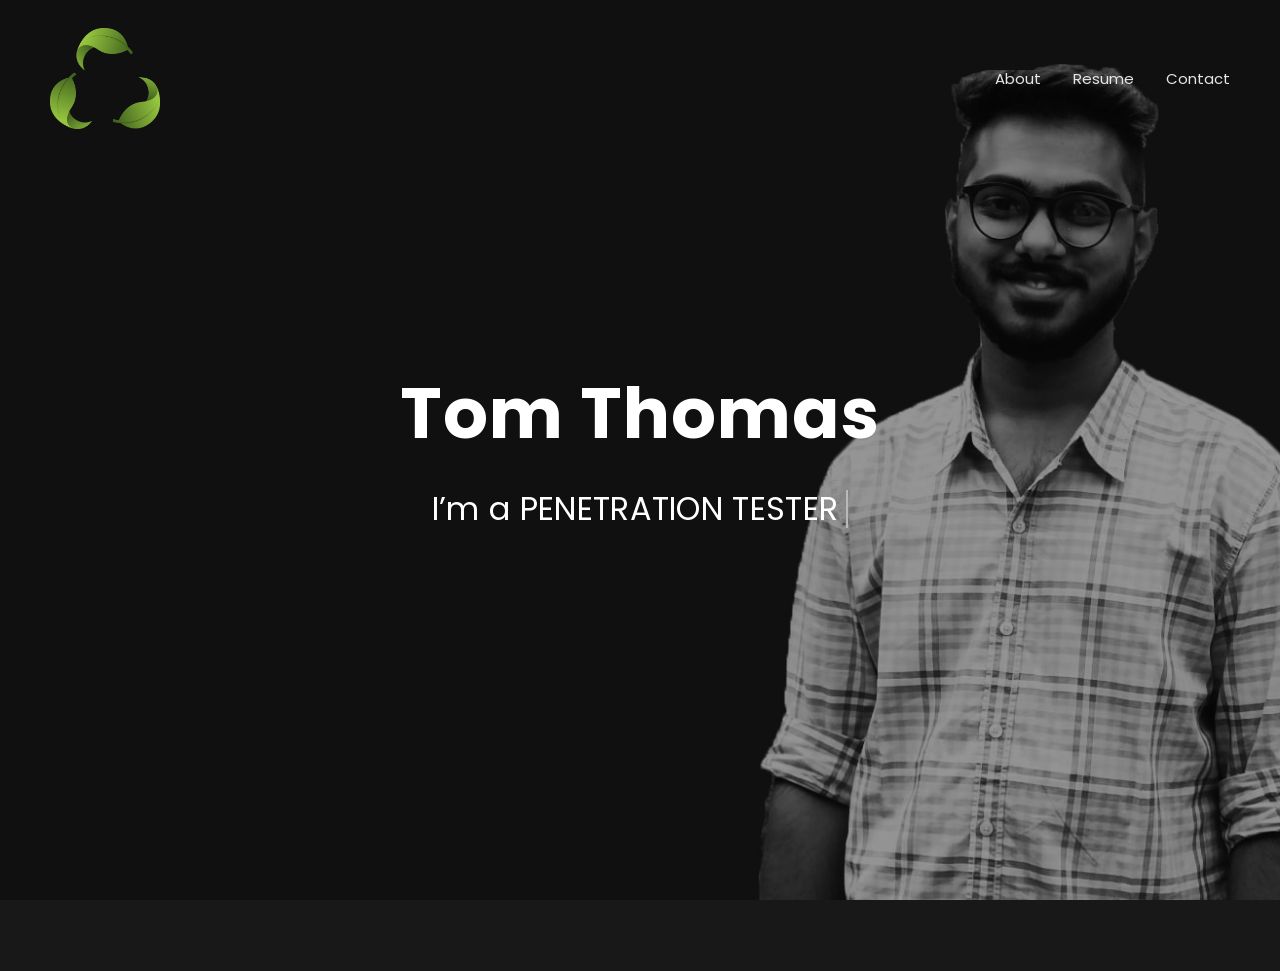
==== commit ffb651d2: "Update index.html" ====
--- a/index.html
+++ b/index.html
@@ -358,7 +358,6 @@
           <li class="list-inline-item" style="background-color: #ffb100;" data-path="css/colors/main-darkyellow.css"></li>
         </ul>
         <div class="single-block buy-btn mb-0">
-          <a class="btn btn-success btn-sm" target="_blank" href="https://themeforest.net/item/kitzu-personal-portfolio-template/26075107" role="button">Buy Kitzu</a>
         </div>
       </div>
     </div>
@@ -382,4 +381,4 @@
   <!-- endremoveIf(customizerDist)-->
 </body>
 
-</html>+</html>
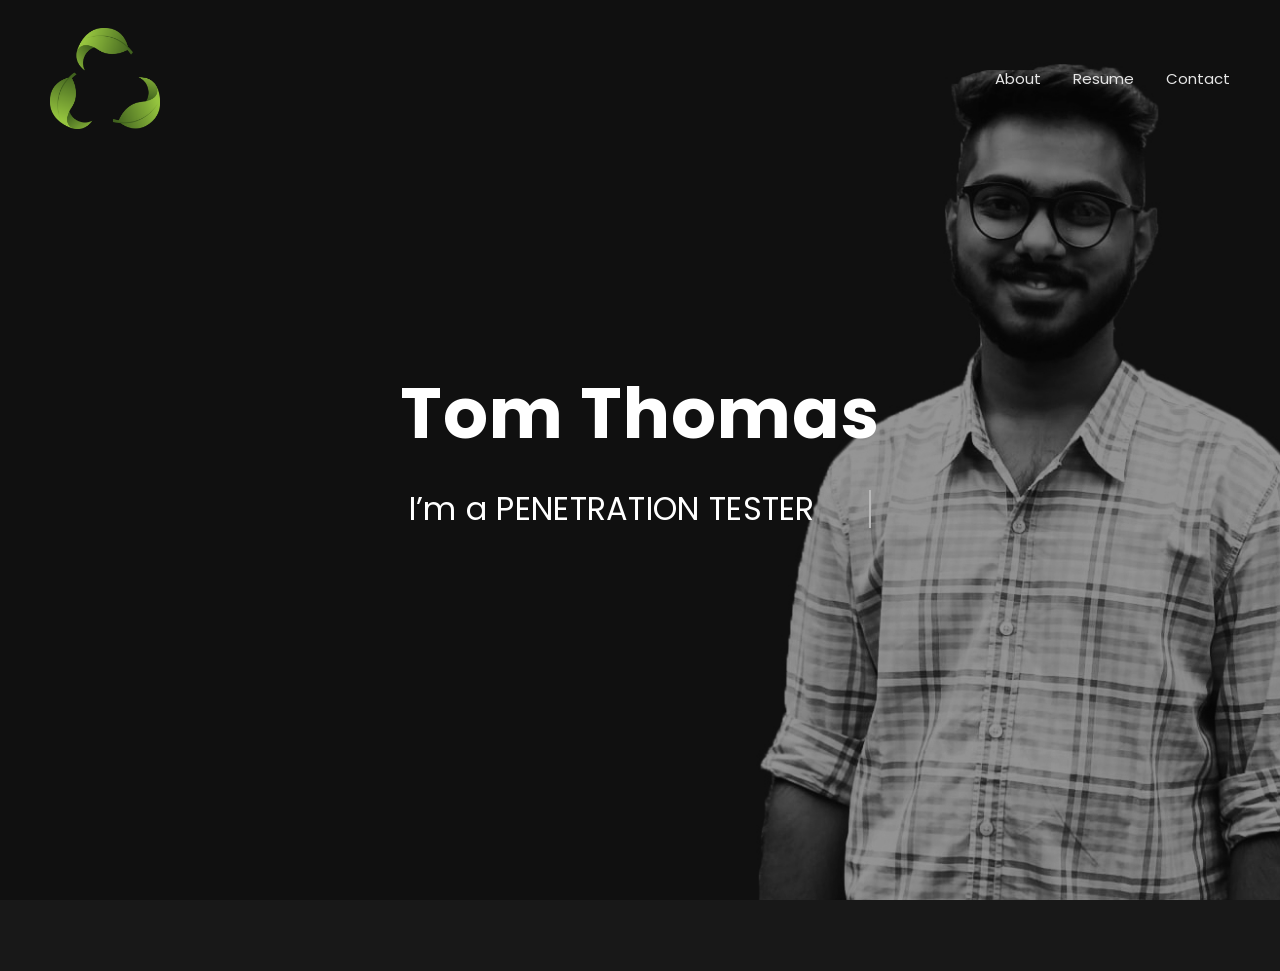
==== commit 812eaff7: "Update index.html" ====
--- a/index.html
+++ b/index.html
@@ -170,16 +170,20 @@
                   <div class="col-block experience">
                     <h3 class="col-title">Experience</h3>
                     <div class="resume-item"><span class="item-arrow"></span>
-                      <h5 class="item-title">Technical Officer</h5><span class="item-details">Startup Bootcamp SJCET - IEDC Palai, KEREALA </span>
-                      <p class="item-description">been a Technical Officer at Startup Bootcamp SJCET - IEDC Palai,KEREALA /July 2020 to August 2021</p>
+                      <h5 class="item-title">Technical Officer</h5><span class="item-details">Startup Bootcamp SJCET - IEDC Palai, KERALA </span>
+                      <p class="item-description">been a Technical Officer at Startup Bootcamp SJCET - IEDC Palai,KERALA /July 2020 to August 2021</p>
                     </div>
                     <div class="resume-item"><span class="item-arrow"></span>
                       <h5 class="item-title">Head Of Research And Development</h5><span class="item-details">ColLabCube Kottayam, KERALA /August 2021 -Present </span>
                       <p class="item-description">I'm The R&D head and one of the Co-Founder at ColLabCube</p>
                     </div>
                     <div class="resume-item"><span class="item-arrow"></span>
-                      <h5 class="item-title">Trainer (intern)</h5><span class="item-details">Coder’s House, KERALA /September 2021 -Present </span>
-                      <p class="item-description">Python and Cyber security Trainer (intern) at  Coder’s House</p>
+                      <h5 class="item-title">Trainer</h5><span class="item-details">Coder’s House, KERALA /September 2021 -Present </span>
+                      <p class="item-description">Python and Cyber security Trainer at  Coder’s House</p>
+                    </div>
+                    <div class="resume-item"><span class="item-arrow"></span>
+                      <h5 class="item-title">Junior Software Engineer</h5><span class="item-details">Coder’s House, KERALA /September 2021 -Present </span>
+                      <p class="item-description">Junior Software Engineer at Armia Systems</p>
                     </div>
                   </div>
                 </div>
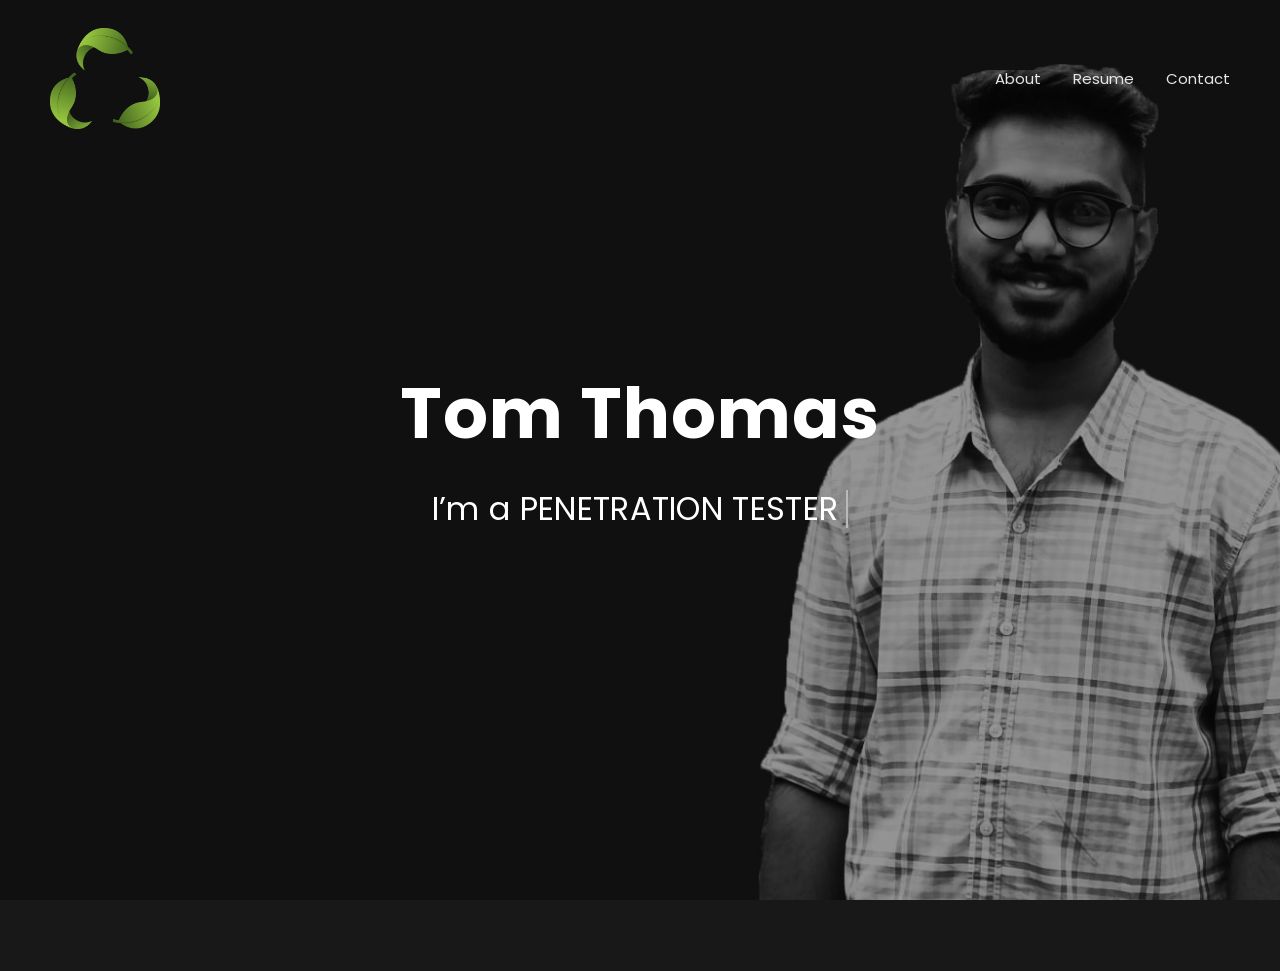
==== commit 49a05c61: "Update index.html" ====
--- a/index.html
+++ b/index.html
@@ -182,7 +182,7 @@
                       <p class="item-description">Python and Cyber security Trainer at  Coder’s House</p>
                     </div>
                     <div class="resume-item"><span class="item-arrow"></span>
-                      <h5 class="item-title">Junior Software Engineer</h5><span class="item-details">Coder’s House, KERALA /September 2021 -Present </span>
+                      <h5 class="item-title">Junior Software Engineer</h5><span class="item-details">Coder’s House, KERALA /August 2022 -Present </span>
                       <p class="item-description">Junior Software Engineer at Armia Systems</p>
                     </div>
                   </div>
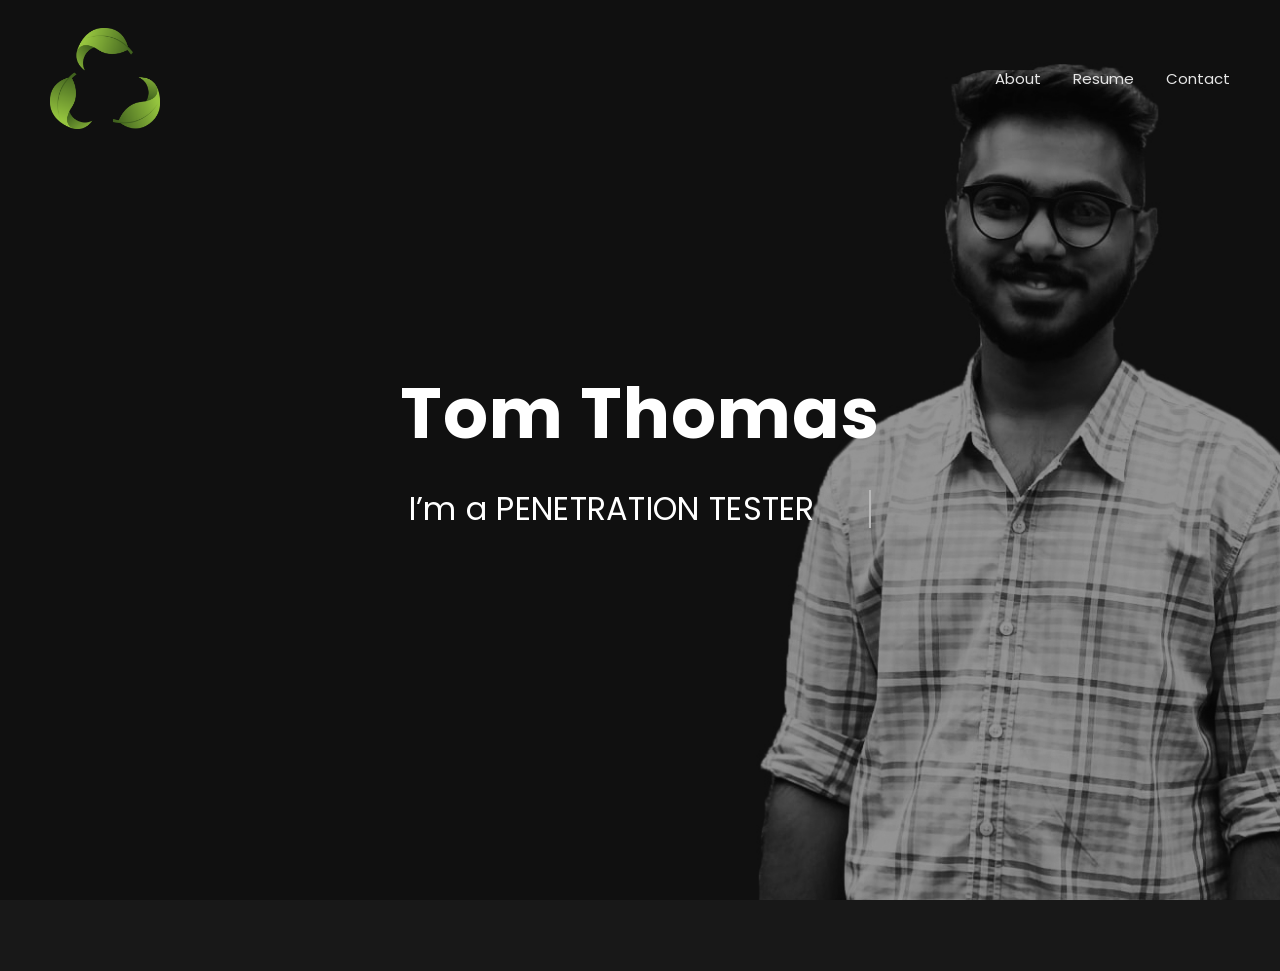
==== commit 79167843: "Update index.html" ====
--- a/index.html
+++ b/index.html
@@ -160,8 +160,8 @@
                   <div class="col-block education">
                     <h3 class="col-title">Education</h3>
                     <div class="resume-item"><span class="item-arrow"></span>
-                      <h5 class="item-title">Bachelor of Technology</h5><span class="item-details">APJ ABDUL KALAM TECHNOLOGICAL UNIVERSITY / 2018 - 2022</span>
-                      <p class="item-description">studying in St. Joseph's College of Engineering and Technology.</p>
+                      <h5 class="item-title">Bachelor of Technology</h5><span class="item-details">PRIST UNIVERSITY / 2018 - 2022</span>
+                      <p class="item-description">Ponnaiyah Ramajayam Institute of Science and Technology</p>
                     </div>
                   </div>
                 </div>
